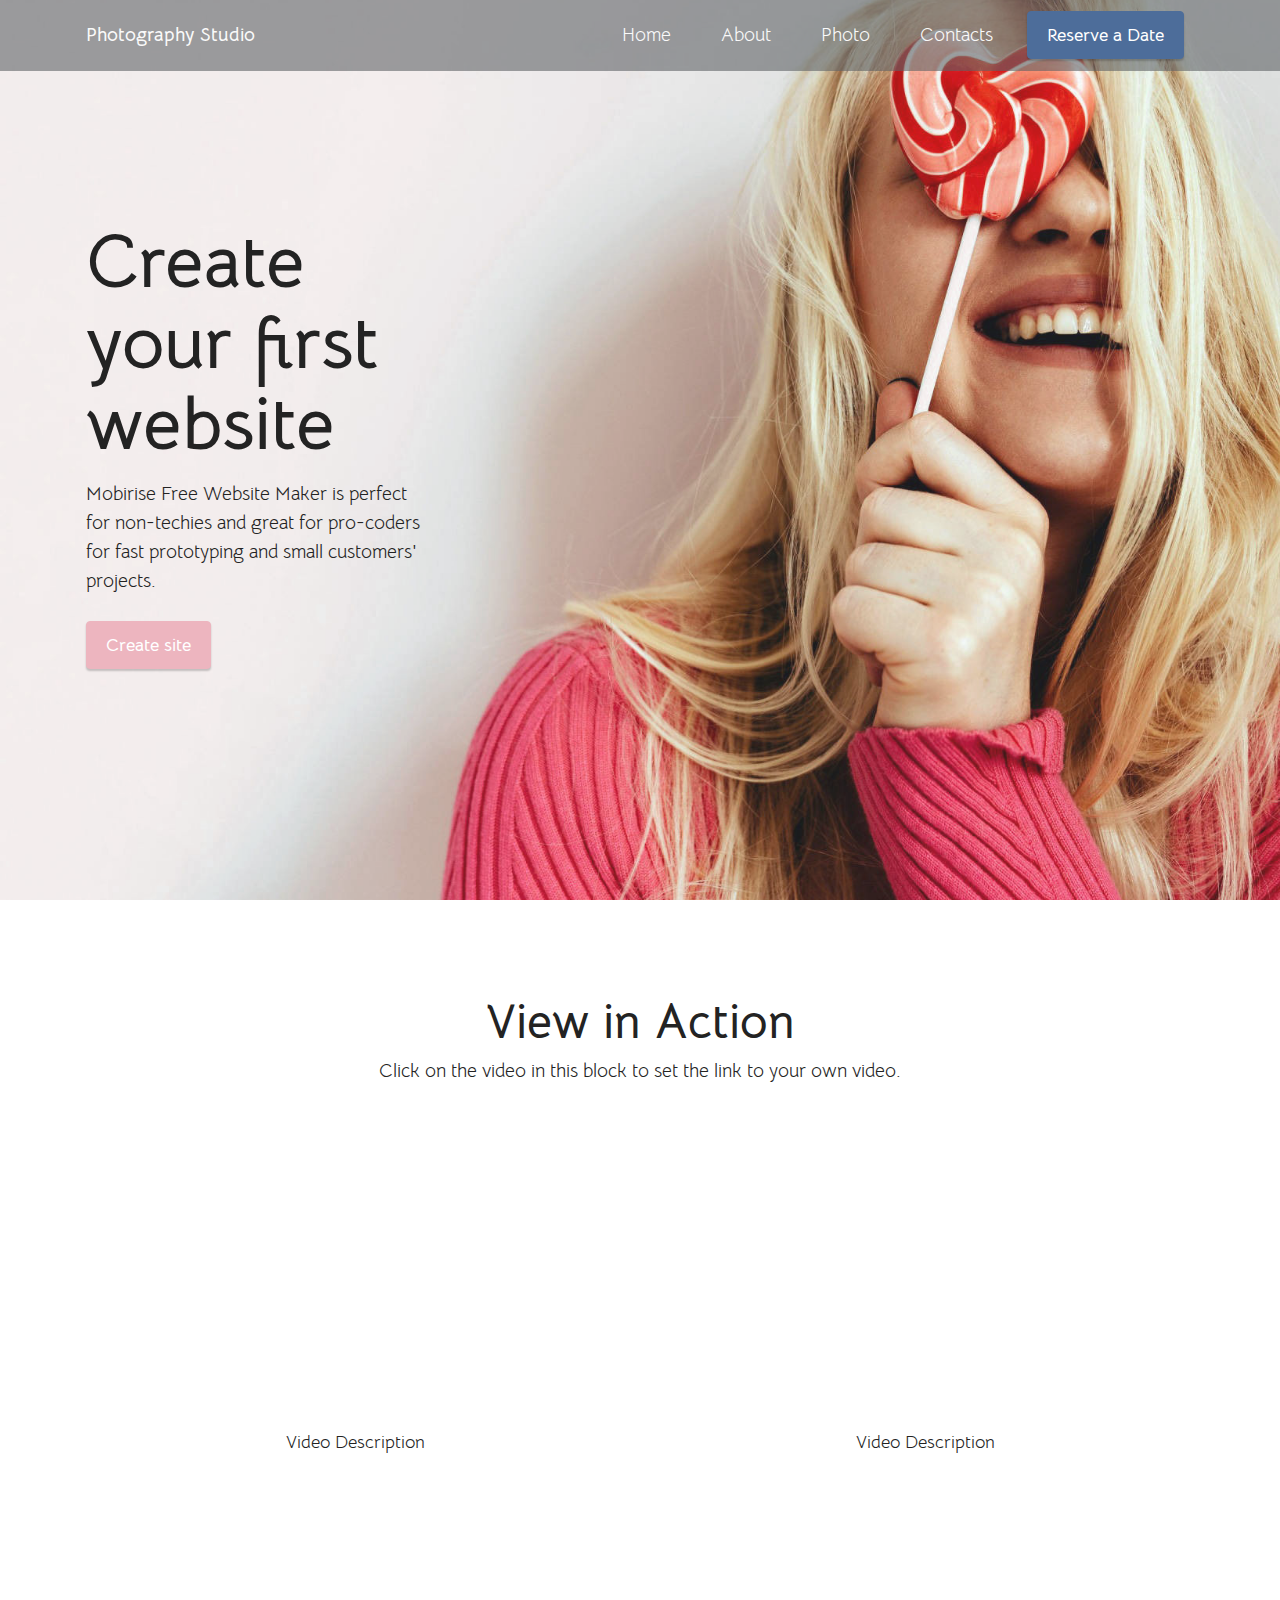
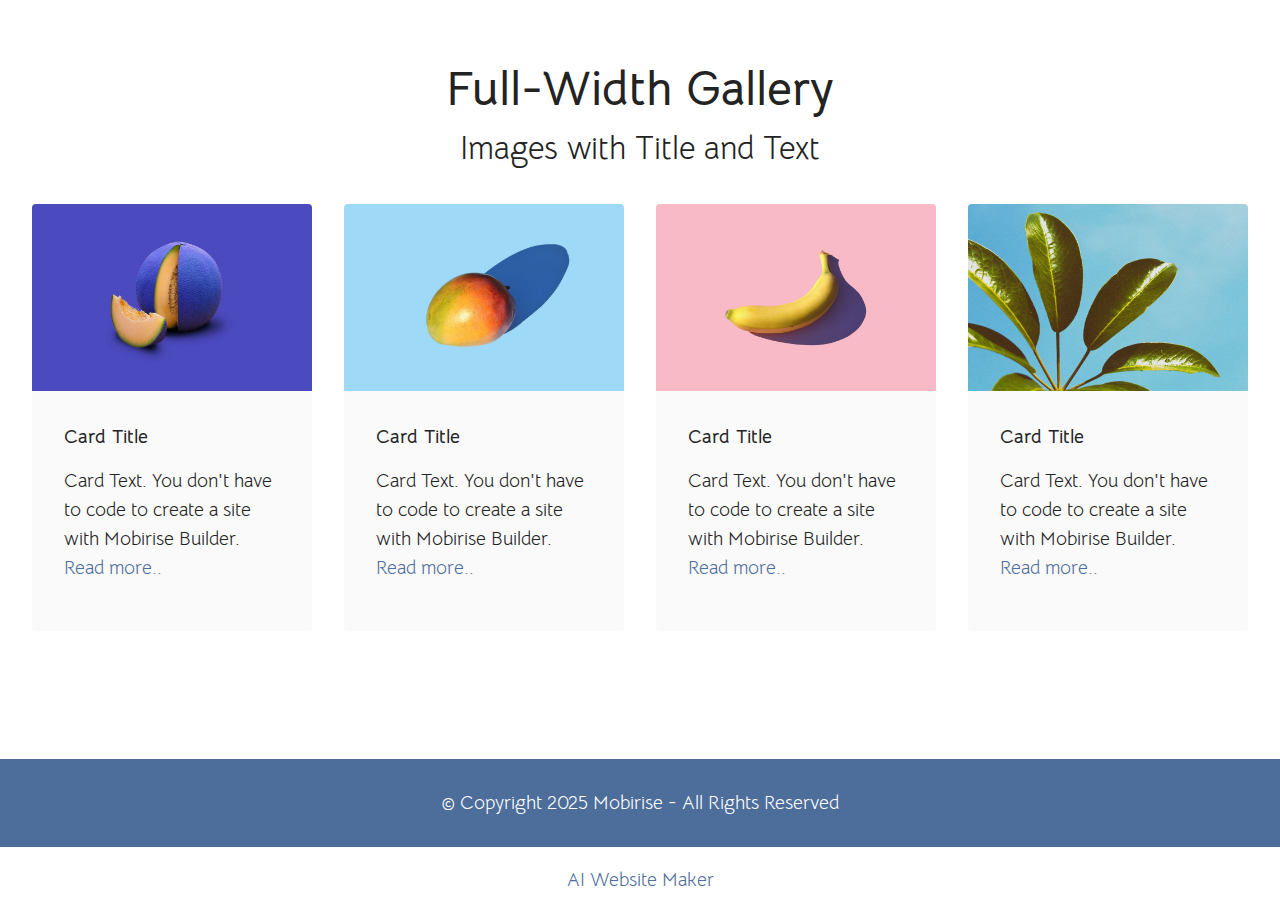
==== page1.html @ f5e65fe7 "create github pages" ====
<!DOCTYPE html>
<html  >
<head>
  <!-- Site made with Mobirise Website Builder v5.9.18, https://mobirise.com -->
  <meta charset="UTF-8">
  <meta http-equiv="X-UA-Compatible" content="IE=edge">
  <meta name="generator" content="Mobirise v5.9.18, mobirise.com">
  <meta name="viewport" content="width=device-width, initial-scale=1, minimum-scale=1">
  <link rel="shortcut icon" href="assets/images/logo.png" type="image/x-icon">
  <meta name="description" content="">
  
  
  <title>Contoh page-1</title>
  <link rel="stylesheet" href="assets/bootstrap/css/bootstrap.min.css">
  <link rel="stylesheet" href="assets/bootstrap/css/bootstrap-grid.min.css">
  <link rel="stylesheet" href="assets/bootstrap/css/bootstrap-reboot.min.css">
  <link rel="stylesheet" href="assets/dropdown/css/style.css">
  <link rel="stylesheet" href="assets/socicon/css/styles.css">
  <link rel="stylesheet" href="assets/theme/css/style.css">
  <link rel="preload" href="https://fonts.googleapis.com/css?family=Bellota+Text:300,300i,400,400i,700,700i&display=swap" as="style" onload="this.onload=null;this.rel='stylesheet'">
  <noscript><link rel="stylesheet" href="https://fonts.googleapis.com/css?family=Bellota+Text:300,300i,400,400i,700,700i&display=swap"></noscript>
  <link rel="preload" as="style" href="assets/mobirise/css/mbr-additional.css?v=CHbUK1"><link rel="stylesheet" href="assets/mobirise/css/mbr-additional.css?v=CHbUK1" type="text/css">

  
  
  
</head>
<body>
  
  <section data-bs-version="5.1" class="menu menu1 cid-sFGMsvHDIa" once="menu" id="menu1-2">
    

    <nav class="navbar navbar-dropdown navbar-expand-lg">
        <div class="container">
            <div class="navbar-brand">
                
                <span class="navbar-caption-wrap"><a class="navbar-caption text-white display-7" href="https://mobiri.se">Photography Studio</a></span>
            </div>
            <button class="navbar-toggler" type="button" data-toggle="collapse" data-bs-toggle="collapse" data-target="#navbarSupportedContent" data-bs-target="#navbarSupportedContent" aria-controls="navbarNavAltMarkup" aria-expanded="false" aria-label="Toggle navigation">
                <div class="hamburger">
                    <span></span>
                    <span></span>
                    <span></span>
                    <span></span>
                </div>
            </button>
            <div class="collapse navbar-collapse" id="navbarSupportedContent">
                <ul class="navbar-nav nav-dropdown" data-app-modern-menu="true"><li class="nav-item"><a class="nav-link link text-white text-primary display-7" href="#top">Home</a></li><li class="nav-item"><a class="nav-link link text-white text-primary display-7" href="index.html#features12-6">About</a></li>
                    <li class="nav-item"><a class="nav-link link text-white text-primary display-7" href="page1.html">Photo</a></li>
                    <li class="nav-item"><a class="nav-link link text-white text-primary display-7" href="index.html#form5-d">Contacts</a>
                    </li></ul>
                
                <div class="navbar-buttons mbr-section-btn"><a class="btn btn-primary display-4" href="https://mobiri.se">Reserve a Date</a></div>
            </div>
        </div>
    </nav>
</section>

<section data-bs-version="5.1" class="header1 cid-uja7yme4mo mbr-fullscreen" id="header1-b">

    

    
    <div class="mbr-overlay" style="opacity: 0.1; background-color: rgb(250, 250, 250);"></div>

    <div class="container">
        <div class="row">
            <div class="col-12 col-lg-4">
                <h1 class="mbr-section-title mbr-fonts-style mb-3 display-1"><strong>Create your first website</strong></h1>
                
                <p class="mbr-text mbr-fonts-style display-7">
                    Mobirise Free Website Maker is perfect for non-techies and great for pro-coders for fast prototyping and small customers' projects.</p>
                <div class="mbr-section-btn mt-3"><a class="btn btn-secondary display-4" href="https://mobiri.se">Create site</a></div>
            </div>
        </div>
    </div>
</section>

<section data-bs-version="5.1" class="video3 cid-uja7E7eZW8" id="video3-d">
    
    
    
    <div class="container">
        <div class="mbr-section-head">
            <h4 class="mbr-section-title mbr-fonts-style mb-0 display-2">
                <strong>View in Action</strong></h4>
            <h5 class="mbr-section-subtitle mbr-fonts-style mb-0 mt-2 display-7">Click on the video in this block to set the link to
                your own video.</h5>
        </div>
        <div class="row mt-4">
            <div class="col-12 col-md-6 video-block">
                <div class="video-wrapper"><iframe class="mbr-embedded-video" src="https://www.youtube.com/embed/-BSQlJxCDcI?rel=0&amp;amp;mute=1&amp;showinfo=0&amp;autoplay=1&amp;loop=1&amp;playlist=-BSQlJxCDcI" width="1280" height="720" frameborder="0" allowfullscreen></iframe></div>
                <p class="mbr-text pt-2 mbr-fonts-style display-4">
                    Video Description</p>
            </div>
            <div class="col-12 col-md-6 video-block">
                <div class="video-wrapper"><iframe class="mbr-embedded-video" src="https://www.youtube.com/embed/-BSQlJxCDcI?rel=0&amp;amp;mute=1&amp;showinfo=0&amp;autoplay=1&amp;loop=1&amp;playlist=-BSQlJxCDcI" width="1280" height="720" frameborder="0" allowfullscreen></iframe></div>
                <p class="mbr-text pt-2 mbr-fonts-style display-4">
                    Video Description</p>
            </div>
        </div>
    </div>
</section>

<section data-bs-version="5.1" class="gallery3 cid-uja7ARKWPN" id="gallery3-c">
    
    
    <div class="container-fluid">
        <div class="mbr-section-head">
            <h4 class="mbr-section-title mbr-fonts-style align-center mb-0 display-2">
                <strong>Full-Width Gallery</strong>
            </h4>
            <h5 class="mbr-section-subtitle mbr-fonts-style align-center mb-0 mt-2 display-5">Images with Title and Text</h5>
        </div>
        <div class="row mt-4">
            <div class="item features-image сol-12 col-md-6 col-lg-3">
                <div class="item-wrapper">
                    <div class="item-img">
                        <img src="assets/images/features1.jpg" alt="Mobirise Website Builder">
                    </div>
                    <div class="item-content">
                        <h5 class="item-title mbr-fonts-style display-7">
                            <strong>Card Title</strong>
                        </h5>
                        
                        <p class="mbr-text mbr-fonts-style mt-3 display-7">
                            Card Text. You don't have to code to create a site with Mobirise Builder. <a href="#" class="text-primary">Read more..</a></p>
                    </div>
                    
                </div>
            </div>
            <div class="item features-image сol-12 col-md-6 col-lg-3">
                <div class="item-wrapper">
                    <div class="item-img">
                        <img src="assets/images/features2.jpg" alt="Mobirise Website Builder">
                    </div>
                    <div class="item-content">
                        <h5 class="item-title mbr-fonts-style display-7">
                            <strong>Card Title</strong>
                        </h5>
                        
                        <p class="mbr-text mbr-fonts-style mt-3 display-7">
                            Card Text. You don't have to code to create a site with Mobirise Builder. <a href="#" class="text-primary">Read more..</a></p>
                    </div>
                    
                </div>
            </div>
            <div class="item features-image сol-12 col-md-6 col-lg-3">
                <div class="item-wrapper">
                    <div class="item-img">
                        <img src="assets/images/features3.jpg" alt="Mobirise Website Builder">
                    </div>
                    <div class="item-content">
                        <h5 class="item-title mbr-fonts-style display-7">
                            <strong>Card Title</strong>
                        </h5>
                        
                        <p class="mbr-text mbr-fonts-style mt-3 display-7">
                            Card Text. You don't have to code to create a site with Mobirise Builder. <a href="#" class="text-primary">Read more..</a></p>
                    </div>
                    
                </div>
            </div>
            <div class="item features-image сol-12 col-md-6 col-lg-3">
                <div class="item-wrapper">
                    <div class="item-img">
                        <img src="assets/images/features4.jpg" alt="Mobirise Website Builder" title="">
                    </div>
                    <div class="item-content">
                        <h5 class="item-title mbr-fonts-style display-7">
                            <strong>Card Title</strong>
                        </h5>
                        
                        <p class="mbr-text mbr-fonts-style mt-3 display-7">
                            Card Text. You don't have to code to create a site with Mobirise Builder. <a href="#" class="text-primary">Read more..</a></p>
                    </div>
                    
                </div>
            </div>
        </div>
    </div>
</section>

<section data-bs-version="5.1" class="footer7 cid-sFGSOnwtIp" once="footers" id="footer7-3">

    

    

    <div class="container">
        <div class="media-container-row align-center mbr-white">
            <div class="col-12">
                <p class="mbr-text mb-0 mbr-fonts-style display-7">
                    © Copyright 2025 Mobirise - All Rights Reserved
                </p>
            </div>
        </div>
    </div>
</section><section class="display-7" style="padding: 0;align-items: center;justify-content: center;flex-wrap: wrap;    align-content: center;display: flex;position: relative;height: 4rem;"><a href="https://mobiri.se/3090057" style="flex: 1 1;height: 4rem;position: absolute;width: 100%;z-index: 1;"><img alt="" style="height: 4rem;" src="[data-uri]"></a><p style="margin: 0;text-align: center;" class="display-7">&#8204;</p><a style="z-index:1" href="https://mobirise.com/builder/ai-website-maker.html">AI Website Maker</a></section><script src="assets/bootstrap/js/bootstrap.bundle.min.js"></script>  <script src="assets/smoothscroll/smooth-scroll.js"></script>  <script src="assets/ytplayer/index.js"></script>  <script src="assets/dropdown/js/navbar-dropdown.js"></script>  <script src="assets/playervimeo/vimeo_player.js"></script>  <script src="assets/theme/js/script.js"></script>  
  
  
</body>
</html>
---- assets/dropdown/css/style.css ----
.navbar-dropdown {
  left: 0;
  padding: 0;
  position: absolute;
  right: 0;
  top: 0;
  transition: all 0.45s ease;
  z-index: 1030;
  background: #282828; }
  .navbar-dropdown .navbar-logo {
    margin-right: 0.8rem;
    transition: margin 0.3s ease-in-out;
    vertical-align: middle; }
    .navbar-dropdown .navbar-logo img {
      height: 3.125rem;
      transition: all 0.3s ease-in-out; }
    .navbar-dropdown .navbar-logo.mbr-iconfont {
      font-size: 3.125rem;
      line-height: 3.125rem; }
  .navbar-dropdown .navbar-caption {
    font-weight: 700;
    white-space: normal;
    vertical-align: -4px;
    line-height: 3.125rem !important; }
    .navbar-dropdown .navbar-caption, .navbar-dropdown .navbar-caption:hover {
      color: inherit;
      text-decoration: none; }
  .navbar-dropdown .mbr-iconfont + .navbar-caption {
    vertical-align: -1px; }
  .navbar-dropdown.navbar-fixed-top {
    position: fixed; }
  .navbar-dropdown .navbar-brand span {
    vertical-align: -4px; }
  .navbar-dropdown.bg-color.transparent {
    background: none; }
  .navbar-dropdown.navbar-short .navbar-brand {
    padding: 0.625rem 0; }
    .navbar-dropdown.navbar-short .navbar-brand span {
      vertical-align: -1px; }
  .navbar-dropdown.navbar-short .navbar-caption {
    line-height: 2.375rem !important;
    vertical-align: -2px; }
  .navbar-dropdown.navbar-short .navbar-logo {
    margin-right: 0.5rem; }
    .navbar-dropdown.navbar-short .navbar-logo img {
      height: 2.375rem; }
    .navbar-dropdown.navbar-short .navbar-logo.mbr-iconfont {
      font-size: 2.375rem;
      line-height: 2.375rem; }
  .navbar-dropdown.navbar-short .mbr-table-cell {
    height: 3.625rem; }
  .navbar-dropdown .navbar-close {
    left: 0.6875rem;
    position: fixed;
    top: 0.75rem;
    z-index: 1000; }
  .navbar-dropdown .hamburger-icon {
    content: "";
    display: inline-block;
    vertical-align: middle;
    width: 16px;
    -webkit-box-shadow: 0 -6px 0 1px #282828,0 0 0 1px #282828,0 6px 0 1px #282828;
    -moz-box-shadow: 0 -6px 0 1px #282828,0 0 0 1px #282828,0 6px 0 1px #282828;
    box-shadow: 0 -6px 0 1px #282828,0 0 0 1px #282828,0 6px 0 1px #282828; }

.dropdown-menu .dropdown-toggle[data-toggle="dropdown-submenu"]::after {
  border-bottom: 0.35em solid transparent;
  border-left: 0.35em solid;
  border-right: 0;
  border-top: 0.35em solid transparent;
  margin-left: 0.3rem; }

.dropdown-menu .dropdown-item:focus {
  outline: 0; }

.nav-dropdown {
  font-size: 0.75rem;
  font-weight: 500;
  height: auto !important; }
  .nav-dropdown .nav-btn {
    padding-left: 1rem; }
  .nav-dropdown .link {
    margin: .667em 1.667em;
    font-weight: 500;
    padding: 0;
    transition: color .2s ease-in-out; }
    .nav-dropdown .link.dropdown-toggle {
      margin-right: 2.583em; }
      .nav-dropdown .link.dropdown-toggle::after {
        margin-left: .25rem;
        border-top: 0.35em solid;
        border-right: 0.35em solid transparent;
        border-left: 0.35em solid transparent;
        border-bottom: 0; }
      .nav-dropdown .link.dropdown-toggle[aria-expanded="true"] {
        margin: 0;
        padding: 0.667em 3.263em  0.667em 1.667em; }
  .nav-dropdown .link::after,
  .nav-dropdown .dropdown-item::after {
    color: inherit; }
  .nav-dropdown .btn {
    font-size: 0.75rem;
    font-weight: 700;
    letter-spacing: 0;
    margin-bottom: 0;
    padding-left: 1.25rem;
    padding-right: 1.25rem; }
  .nav-dropdown .dropdown-menu {
    border-radius: 0;
    border: 0;
    left: 0;
    margin: 0;
    padding-bottom: 1.25rem;
    padding-top: 1.25rem;
    position: relative; }
  .nav-dropdown .dropdown-submenu {
    margin-left: 0.125rem;
    top: 0; }
  .nav-dropdown .dropdown-item {
    font-weight: 500;
    line-height: 2;
    padding: 0.3846em 4.615em 0.3846em 1.5385em;
    position: relative;
    transition: color .2s ease-in-out, background-color .2s ease-in-out; }
    .nav-dropdown .dropdown-item::after {
      margin-top: -0.3077em;
      position: absolute;
      right: 1.1538em;
      top: 50%; }
    .nav-dropdown .dropdown-item:focus, .nav-dropdown .dropdown-item:hover {
      background: none; }

@media (max-width: 767px) {
  .nav-dropdown.navbar-toggleable-sm {
    bottom: 0;
    display: none;
    left: 0;
    overflow-x: hidden;
    position: fixed;
    top: 0;
    transform: translateX(-100%);
    -ms-transform: translateX(-100%);
    -webkit-transform: translateX(-100%);
    width: 18.75rem;
    z-index: 999; } }
.nav-dropdown.navbar-toggleable-xl {
  bottom: 0;
  display: none;
  left: 0;
  overflow-x: hidden;
  position: fixed;
  top: 0;
  transform: translateX(-100%);
  -ms-transform: translateX(-100%);
  -webkit-transform: translateX(-100%);
  width: 18.75rem;
  z-index: 999; }

.nav-dropdown-sm {
  display: block !important;
  overflow-x: hidden;
  overflow: auto;
  padding-top: 3.875rem; }
  .nav-dropdown-sm::after {
    content: "";
    display: block;
    height: 3rem;
    width: 100%; }
  .nav-dropdown-sm.collapse.in ~ .navbar-close {
    display: block !important; }
  .nav-dropdown-sm.collapsing, .nav-dropdown-sm.collapse.in {
    transform: translateX(0);
    -ms-transform: translateX(0);
    -webkit-transform: translateX(0);
    transition: all 0.25s ease-out;
    -webkit-transition: all 0.25s ease-out;
    background: #282828; }
  .nav-dropdown-sm.collapsing[aria-expanded="false"] {
    transform: translateX(-100%);
    -ms-transform: translateX(-100%);
    -webkit-transform: translateX(-100%); }
  .nav-dropdown-sm .nav-item {
    display: block;
    margin-left: 0 !important;
    padding-left: 0; }
  .nav-dropdown-sm .link,
  .nav-dropdown-sm .dropdown-item {
    border-top: 1px dotted rgba(255, 255, 255, 0.1);
    font-size: 0.8125rem;
    line-height: 1.6;
    margin: 0 !important;
    padding: 0.875rem 2.4rem 0.875rem 1.5625rem !important;
    position: relative;
    white-space: normal; }
    .nav-dropdown-sm .link:focus, .nav-dropdown-sm .link:hover,
    .nav-dropdown-sm .dropdown-item:focus,
    .nav-dropdown-sm .dropdown-item:hover {
      background: rgba(0, 0, 0, 0.2) !important;
      color: #c0a375; }
  .nav-dropdown-sm .nav-btn {
    position: relative;
    padding: 1.5625rem 1.5625rem 0 1.5625rem; }
    .nav-dropdown-sm .nav-btn::before {
      border-top: 1px dotted rgba(255, 255, 255, 0.1);
      content: "";
      left: 0;
      position: absolute;
      top: 0;
      width: 100%; }
    .nav-dropdown-sm .nav-btn + .nav-btn {
      padding-top: 0.625rem; }
      .nav-dropdown-sm .nav-btn + .nav-btn::before {
        display: none; }
  .nav-dropdown-sm .btn {
    padding: 0.625rem 0; }
  .nav-dropdown-sm .dropdown-toggle[data-toggle="dropdown-submenu"]::after {
    margin-left: .25rem;
    border-top: 0.35em solid;
    border-right: 0.35em solid transparent;
    border-left: 0.35em solid transparent;
    border-bottom: 0; }
  .nav-dropdown-sm .dropdown-toggle[data-toggle="dropdown-submenu"][aria-expanded="true"]::after {
    border-top: 0;
    border-right: 0.35em solid transparent;
    border-left: 0.35em solid transparent;
    border-bottom: 0.35em solid; }
  .nav-dropdown-sm .dropdown-menu {
    margin: 0;
    padding: 0;
    position: relative;
    top: 0;
    left: 0;
    width: 100%;
    border: 0;
    float: none;
    border-radius: 0;
    background: none; }
  .nav-dropdown-sm .dropdown-submenu {
    left: 100%;
    margin-left: 0.125rem;
    margin-top: -1.25rem;
    top: 0; }

.navbar-toggleable-sm .nav-dropdown .dropdown-menu {
  position: absolute; }

.navbar-toggleable-sm .nav-dropdown .dropdown-submenu {
  left: 100%;
  margin-left: 0.125rem;
  margin-top: -1.25rem;
  top: 0; }

.navbar-toggleable-sm.opened .nav-dropdown .dropdown-menu {
  position: relative; }

.navbar-toggleable-sm.opened .nav-dropdown .dropdown-submenu {
  left: 0;
  margin-left: 00rem;
  margin-top: 0rem;
  top: 0; }

.is-builder .nav-dropdown.collapsing {
  transition: none !important; }
---- assets/socicon/css/styles.css ----
@charset "UTF-8";

@font-face {
  font-family: 'Socicon';
  src:  url('../fonts/socicon.eot');
  src:  url('../fonts/socicon.eot?#iefix') format('embedded-opentype'),
    url('../fonts/socicon.woff2') format('woff2'),
    url('../fonts/socicon.ttf') format('truetype'),
    url('../fonts/socicon.woff') format('woff'),
    url('../fonts/socicon.svg#socicon') format('svg');
  font-weight: normal;
  font-style: normal;
  font-display: swap;
}

[data-icon]:before {
  font-family: "socicon" !important;
  content: attr(data-icon);
  font-style: normal !important;
  font-weight: normal !important;
  font-variant: normal !important;
  text-transform: none !important;
  speak: none;
  line-height: 1;
  -webkit-font-smoothing: antialiased;
  -moz-osx-font-smoothing: grayscale;
}

[class^="socicon-"], [class*=" socicon-"] {
  /* use !important to prevent issues with browser extensions that change fonts */
  font-family: 'Socicon' !important;
  speak: none;
  font-style: normal;
  font-weight: normal;
  font-variant: normal;
  text-transform: none;
  line-height: 1;

  /* Better Font Rendering =========== */
  -webkit-font-smoothing: antialiased;
  -moz-osx-font-smoothing: grayscale;
}

.socicon-500px:before {
  content: "\e000";
}
.socicon-8tracks:before {
  content: "\e001";
}
.socicon-airbnb:before {
  content: "\e002";
}
.socicon-alliance:before {
  content: "\e003";
}
.socicon-amazon:before {
  content: "\e004";
}
.socicon-amplement:before {
  content: "\e005";
}
.socicon-android:before {
  content: "\e006";
}
.socicon-angellist:before {
  content: "\e007";
}
.socicon-apple:before {
  content: "\e008";
}
.socicon-appnet:before {
  content: "\e009";
}
.socicon-baidu:before {
  content: "\e00a";
}
.socicon-bandcamp:before {
  content: "\e00b";
}
.socicon-battlenet:before {
  content: "\e00c";
}
.socicon-mixer:before {
  content: "\e00d";
}
.socicon-bebee:before {
  content: "\e00e";
}
.socicon-bebo:before {
  content: "\e00f";
}
.socicon-behance:before {
  content: "\e010";
}
.socicon-blizzard:before {
  content: "\e011";
}
.socicon-blogger:before {
  content: "\e012";
}
.socicon-buffer:before {
  content: "\e013";
}
.socicon-chrome:before {
  content: "\e014";
}
.socicon-coderwall:before {
  content: "\e015";
}
.socicon-curse:before {
  content: "\e016";
}
.socicon-dailymotion:before {
  content: "\e017";
}
.socicon-deezer:before {
  content: "\e018";
}
.socicon-delicious:before {
  content: "\e019";
}
.socicon-deviantart:before {
  content: "\e01a";
}
.socicon-diablo:before {
  content: "\e01b";
}
.socicon-digg:before {
  content: "\e01c";
}
.socicon-discord:before {
  content: "\e01d";
}
.socicon-disqus:before {
  content: "\e01e";
}
.socicon-douban:before {
  content: "\e01f";
}
.socicon-draugiem:before {
  content: "\e020";
}
.socicon-dribbble:before {
  content: "\e021";
}
.socicon-drupal:before {
  content: "\e022";
}
.socicon-ebay:before {
  content: "\e023";
}
.socicon-ello:before {
  content: "\e024";
}
.socicon-endomodo:before {
  content: "\e025";
}
.socicon-envato:before {
  content: "\e026";
}
.socicon-etsy:before {
  content: "\e027";
}
.socicon-facebook:before {
  content: "\e028";
}
.socicon-feedburner:before {
  content: "\e029";
}
.socicon-filmweb:before {
  content: "\e02a";
}
.socicon-firefox:before {
  content: "\e02b";
}
.socicon-flattr:before {
  content: "\e02c";
}
.socicon-flickr:before {
  content: "\e02d";
}
.socicon-formulr:before {
  content: "\e02e";
}
.socicon-forrst:before {
  content: "\e02f";
}
.socicon-foursquare:before {
  content: "\e030";
}
.socicon-friendfeed:before {
  content: "\e031";
}
.socicon-github:before {
  content: "\e032";
}
.socicon-goodreads:before {
  content: "\e033";
}
.socicon-google:before {
  content: "\e034";
}
.socicon-googlescholar:before {
  content: "\e035";
}
.socicon-googlegroups:before {
  content: "\e036";
}
.socicon-googlephotos:before {
  content: "\e037";
}
.socicon-googleplus:before {
  content: "\e038";
}
.socicon-grooveshark:before {
  content: "\e039";
}
.socicon-hackerrank:before {
  content: "\e03a";
}
.socicon-hearthstone:before {
  content: "\e03b";
}
.socicon-hellocoton:before {
  content: "\e03c";
}
.socicon-heroes:before {
  content: "\e03d";
}
.socicon-smashcast:before {
  content: "\e03e";
}
.socicon-horde:before {
  content: "\e03f";
}
.socicon-houzz:before {
  content: "\e040";
}
.socicon-icq:before {
  content: "\e041";
}
.socicon-identica:before {
  content: "\e042";
}
.socicon-imdb:before {
  content: "\e043";
}
.socicon-instagram:before {
  content: "\e044";
}
.socicon-issuu:before {
  content: "\e045";
}
.socicon-istock:before {
  content: "\e046";
}
.socicon-itunes:before {
  content: "\e047";
}
.socicon-keybase:before {
  content: "\e048";
}
.socicon-lanyrd:before {
  content: "\e049";
}
.socicon-lastfm:before {
  content: "\e04a";
}
.socicon-line:before {
  content: "\e04b";
}
.socicon-linkedin:before {
  content: "\e04c";
}
.socicon-livejournal:before {
  content: "\e04d";
}
.socicon-lyft:before {
  content: "\e04e";
}
.socicon-macos:before {
  content: "\e04f";
}
.socicon-mail:before {
  content: "\e050";
}
.socicon-medium:before {
  content: "\e051";
}
.socicon-meetup:before {
  content: "\e052";
}
.socicon-mixcloud:before {
  content: "\e053";
}
.socicon-modelmayhem:before {
  content: "\e054";
}
.socicon-mumble:before {
  content: "\e055";
}
.socicon-myspace:before {
  content: "\e056";
}
.socicon-newsvine:before {
  content: "\e057";
}
.socicon-nintendo:before {
  content: "\e058";
}
.socicon-npm:before {
  content: "\e059";
}
.socicon-odnoklassniki:before {
  content: "\e05a";
}
.socicon-openid:before {
  content: "\e05b";
}
.socicon-opera:before {
  content: "\e05c";
}
.socicon-outlook:before {
  content: "\e05d";
}
.socicon-overwatch:before {
  content: "\e05e";
}
.socicon-patreon:before {
  content: "\e05f";
}
.socicon-paypal:before {
  content: "\e060";
}
.socicon-periscope:before {
  content: "\e061";
}
.socicon-persona:before {
  content: "\e062";
}
.socicon-pinterest:before {
  content: "\e063";
}
.socicon-play:before {
  content: "\e064";
}
.socicon-player:before {
  content: "\e065";
}
.socicon-playstation:before {
  content: "\e066";
}
.socicon-pocket:before {
  content: "\e067";
}
.socicon-qq:before {
  content: "\e068";
}
.socicon-quora:before {
  content: "\e069";
}
.socicon-raidcall:before {
  content: "\e06a";
}
.socicon-ravelry:before {
  content: "\e06b";
}
.socicon-reddit:before {
  content: "\e06c";
}
.socicon-renren:before {
  content: "\e06d";
}
.socicon-researchgate:before {
  content: "\e06e";
}
.socicon-residentadvisor:before {
  content: "\e06f";
}
.socicon-reverbnation:before {
  content: "\e070";
}
.socicon-rss:before {
  content: "\e071";
}
.socicon-sharethis:before {
  content: "\e072";
}
.socicon-skype:before {
  content: "\e073";
}
.socicon-slideshare:before {
  content: "\e074";
}
.socicon-smugmug:before {
  content: "\e075";
}
.socicon-snapchat:before {
  content: "\e076";
}
.socicon-songkick:before {
  content: "\e077";
}
.socicon-soundcloud:before {
  content: "\e078";
}
.socicon-spotify:before {
  content: "\e079";
}
.socicon-stackexchange:before {
  content: "\e07a";
}
.socicon-stackoverflow:before {
  content: "\e07b";
}
.socicon-starcraft:before {
  content: "\e07c";
}
.socicon-stayfriends:before {
  content: "\e07d";
}
.socicon-steam:before {
  content: "\e07e";
}
.socicon-storehouse:before {
  content: "\e07f";
}
.socicon-strava:before {
  content: "\e080";
}
.socicon-streamjar:before {
  content: "\e081";
}
.socicon-stumbleupon:before {
  content: "\e082";
}
.socicon-swarm:before {
  content: "\e083";
}
.socicon-teamspeak:before {
  content: "\e084";
}
.socicon-teamviewer:before {
  content: "\e085";
}
.socicon-technorati:before {
  content: "\e086";
}
.socicon-telegram:before {
  content: "\e087";
}
.socicon-tripadvisor:before {
  content: "\e088";
}
.socicon-tripit:before {
  content: "\e089";
}
.socicon-triplej:before {
  content: "\e08a";
}
.socicon-tumblr:before {
  content: "\e08b";
}
.socicon-twitch:before {
  content: "\e08c";
}
.socicon-twitter:before {
  content: "\e08d";
}
.socicon-uber:before {
  content: "\e08e";
}
.socicon-ventrilo:before {
  content: "\e08f";
}
.socicon-viadeo:before {
  content: "\e090";
}
.socicon-viber:before {
  content: "\e091";
}
.socicon-viewbug:before {
  content: "\e092";
}
.socicon-vimeo:before {
  content: "\e093";
}
.socicon-vine:before {
  content: "\e094";
}
.socicon-vkontakte:before {
  content: "\e095";
}
.socicon-warcraft:before {
  content: "\e096";
}
.socicon-wechat:before {
  content: "\e097";
}
.socicon-weibo:before {
  content: "\e098";
}
.socicon-whatsapp:before {
  content: "\e099";
}
.socicon-wikipedia:before {
  content: "\e09a";
}
.socicon-windows:before {
  content: "\e09b";
}
.socicon-wordpress:before {
  content: "\e09c";
}
.socicon-wykop:before {
  content: "\e09d";
}
.socicon-xbox:before {
  content: "\e09e";
}
.socicon-xing:before {
  content: "\e09f";
}
.socicon-yahoo:before {
  content: "\e0a0";
}
.socicon-yammer:before {
  content: "\e0a1";
}
.socicon-yandex:before {
  content: "\e0a2";
}
.socicon-yelp:before {
  content: "\e0a3";
}
.socicon-younow:before {
  content: "\e0a4";
}
.socicon-youtube:before {
  content: "\e0a5";
}
.socicon-zapier:before {
  content: "\e0a6";
}
.socicon-zerply:before {
  content: "\e0a7";
}
.socicon-zomato:before {
  content: "\e0a8";
}
.socicon-zynga:before {
  content: "\e0a9";
}
.socicon-spreadshirt:before {
  content: "\e901";
}
.socicon-gamejolt:before {
  content: "\e902";
}
.socicon-trello:before {
  content: "\e903";
}
.socicon-tunein:before {
  content: "\e904";
}
.socicon-bloglovin:before {
  content: "\e905";
}
.socicon-gamewisp:before {
  content: "\e906";
}
.socicon-messenger:before {
  content: "\e907";
}
.socicon-pandora:before {
  content: "\e908";
}
.socicon-augment:before {
  content: "\e909";
}
.socicon-bitbucket:before {
  content: "\e90a";
}
.socicon-fyuse:before {
  content: "\e90b";
}
.socicon-yt-gaming:before {
  content: "\e90c";
}
.socicon-sketchfab:before {
  content: "\e90d";
}
.socicon-mobcrush:before {
  content: "\e90e";
}
.socicon-microsoft:before {
  content: "\e90f";
}
.socicon-realtor:before {
  content: "\e910";
}
.socicon-tidal:before {
  content: "\e911";
}
.socicon-qobuz:before {
  content: "\e912";
}
.socicon-natgeo:before {
  content: "\e913";
}
.socicon-mastodon:before {
  content: "\e914";
}
.socicon-unsplash:before {
  content: "\e915";
}
.socicon-homeadvisor:before {
  content: "\e916";
}
.socicon-angieslist:before {
  content: "\e917";
}
.socicon-codepen:before {
  content: "\e918";
}
.socicon-slack:before {
  content: "\e919";
}
.socicon-openaigym:before {
  content: "\e91a";
}
.socicon-logmein:before {
  content: "\e91b";
}
.socicon-fiverr:before {
  content: "\e91c";
}
.socicon-gotomeeting:before {
  content: "\e91d";
}
.socicon-aliexpress:before {
  content: "\e91e";
}
.socicon-guru:before {
  content: "\e91f";
}
.socicon-appstore:before {
  content: "\e920";
}
.socicon-homes:before {
  content: "\e921";
}
.socicon-zoom:before {
  content: "\e922";
}
.socicon-alibaba:before {
  content: "\e923";
}
.socicon-craigslist:before {
  content: "\e924";
}
.socicon-wix:before {
  content: "\e925";
}
.socicon-redfin:before {
  content: "\e926";
}
.socicon-googlecalendar:before {
  content: "\e927";
}
.socicon-shopify:before {
  content: "\e928";
}
.socicon-freelancer:before {
  content: "\e929";
}
.socicon-seedrs:before {
  content: "\e92a";
}
.socicon-bing:before {
  content: "\e92b";
}
.socicon-doodle:before {
  content: "\e92c";
}
.socicon-bonanza:before {
  content: "\e92d";
}
.socicon-squarespace:before {
  content: "\e92e";
}
.socicon-toptal:before {
  content: "\e92f";
}
.socicon-gust:before {
  content: "\e930";
}
.socicon-ask:before {
  content: "\e931";
}
.socicon-trulia:before {
  content: "\e932";
}
.socicon-loomly:before {
  content: "\e933";
}
.socicon-ghost:before {
  content: "\e934";
}
.socicon-upwork:before {
  content: "\e935";
}
.socicon-fundable:before {
  content: "\e936";
}
.socicon-booking:before {
  content: "\e937";
}
.socicon-googlemaps:before {
  content: "\e938";
}
.socicon-zillow:before {
  content: "\e939";
}
.socicon-niconico:before {
  content: "\e93a";
}
.socicon-toneden:before {
  content: "\e93b";
}
.socicon-crunchbase:before {
  content: "\e93c";
}
.socicon-homefy:before {
  content: "\e93d";
}
.socicon-calendly:before {
  content: "\e93e";
}
.socicon-livemaster:before {
  content: "\e93f";
}
.socicon-udemy:before {
  content: "\e940";
}
.socicon-codered:before {
  content: "\e941";
}
.socicon-origin:before {
  content: "\e942";
}
.socicon-nextdoor:before {
  content: "\e943";
}
.socicon-portfolio:before {
  content: "\e944";
}
.socicon-instructables:before {
  content: "\e945";
}
.socicon-gitlab:before {
  content: "\e946";
}
.socicon-hackernews:before {
  content: "\e947";
}
.socicon-smashwords:before {
  content: "\e948";
}
.socicon-kobo:before {
  content: "\e949";
}
.socicon-bookbub:before {
  content: "\e94a";
}
.socicon-mailru:before {
  content: "\e94b";
}
.socicon-moddb:before {
  content: "\e94c";
}
.socicon-indiedb:before {
  content: "\e94d";
}
.socicon-traxsource:before {
  content: "\e94e";
}
.socicon-gamefor:before {
  content: "\e94f";
}
.socicon-pixiv:before {
  content: "\e950";
}
.socicon-myanimelist:before {
  content: "\e951";
}
.socicon-blackberry:before {
  content: "\e952";
}
.socicon-wickr:before {
  content: "\e953";
}
.socicon-spip:before {
  content: "\e954";
}
.socicon-napster:before {
  content: "\e955";
}
.socicon-beatport:before {
  content: "\e956";
}
.socicon-hackerone:before {
  content: "\e957";
}
.socicon-internet:before {
  content: "\e958";
}
.socicon-ubuntu:before {
  content: "\e959";
}
.socicon-artstation:before {
  content: "\e95a";
}
.socicon-invision:before {
  content: "\e95b";
}
.socicon-torial:before {
  content: "\e95c";
}
.socicon-collectorz:before {
  content: "\e95d";
}
.socicon-seenthis:before {
  content: "\e95e";
}
.socicon-googleplaymusic:before {
  content: "\e95f";
}
.socicon-debian:before {
  content: "\e960";
}
.socicon-filmfreeway:before {
  content: "\e961";
}
.socicon-gnome:before {
  content: "\e962";
}
.socicon-itchio:before {
  content: "\e963";
}
.socicon-jamendo:before {
  content: "\e964";
}
.socicon-mix:before {
  content: "\e965";
}
.socicon-sharepoint:before {
  content: "\e966";
}
.socicon-tinder:before {
  content: "\e967";
}
.socicon-windguru:before {
  content: "\e968";
}
.socicon-cdbaby:before {
  content: "\e969";
}
.socicon-elementaryos:before {
  content: "\e96a";
}
.socicon-stage32:before {
  content: "\e96b";
}
.socicon-tiktok:before {
  content: "\e96c";
}
.socicon-gitter:before {
  content: "\e96d";
}
.socicon-letterboxd:before {
  content: "\e96e";
}
.socicon-threema:before {
  content: "\e96f";
}
.socicon-splice:before {
  content: "\e970";
}
.socicon-metapop:before {
  content: "\e971";
}
.socicon-naver:before {
  content: "\e972";
}
.socicon-remote:before {
  content: "\e973";
}
.socicon-flipboard:before {
  content: "\e974";
}
.socicon-googlehangouts:before {
  content: "\e975";
}
.socicon-dlive:before {
  content: "\e976";
}
.socicon-vsco:before {
  content: "\e977";
}
.socicon-stitcher:before {
  content: "\e978";
}
.socicon-avvo:before {
  content: "\e979";
}
.socicon-redbubble:before {
  content: "\e97a";
}
.socicon-society6:before {
  content: "\e97b";
}
.socicon-zazzle:before {
  content: "\e97c";
}
.socicon-eitaa:before {
  content: "\e97d";
}
.socicon-soroush:before {
  content: "\e97e";
}
.socicon-bale:before {
  content: "\e97f";
}
---- assets/theme/css/style.css ----
@charset "UTF-8";
section {
  background-color: #ffffff;
}

body {
  font-style: normal;
  line-height: 1.5;
  font-weight: 400;
  color: #232323;
  position: relative;
}

button {
  background-color: transparent;
  border-color: transparent;
}

section,
.container,
.container-fluid {
  position: relative;
  word-wrap: break-word;
}

a.mbr-iconfont:hover {
  text-decoration: none;
}

.article .lead p,
.article .lead ul,
.article .lead ol,
.article .lead pre,
.article .lead blockquote {
  margin-bottom: 0;
}

a {
  font-style: normal;
  font-weight: 400;
  cursor: pointer;
}
a, a:hover {
  text-decoration: none;
}

.mbr-section-title {
  font-style: normal;
  line-height: 1.3;
}

.mbr-section-subtitle {
  line-height: 1.3;
}

.mbr-text {
  font-style: normal;
  line-height: 1.7;
}

h1,
h2,
h3,
h4,
h5,
h6,
.display-1,
.display-2,
.display-4,
.display-5,
.display-7,
span,
p,
a {
  line-height: 1;
  word-break: break-word;
  word-wrap: break-word;
  font-weight: 400;
}

b,
strong {
  font-weight: bold;
}

input:-webkit-autofill, input:-webkit-autofill:hover, input:-webkit-autofill:focus, input:-webkit-autofill:active {
  transition-delay: 9999s;
  -webkit-transition-property: background-color, color;
  transition-property: background-color, color;
}

textarea[type=hidden] {
  display: none;
}

section {
  background-position: 50% 50%;
  background-repeat: no-repeat;
  background-size: cover;
}
section .mbr-background-video,
section .mbr-background-video-preview {
  position: absolute;
  bottom: 0;
  left: 0;
  right: 0;
  top: 0;
}

.hidden {
  visibility: hidden;
}

.mbr-z-index20 {
  z-index: 20;
}

/*! Base colors */
.mbr-white {
  color: #ffffff;
}

.mbr-black {
  color: #111111;
}

.mbr-bg-white {
  background-color: #ffffff;
}

.mbr-bg-black {
  background-color: #000000;
}

/*! Text-aligns */
.align-left {
  text-align: left;
}

.align-center {
  text-align: center;
}

.align-right {
  text-align: right;
}

/*! Font-weight  */
.mbr-light {
  font-weight: 300;
}

.mbr-regular {
  font-weight: 400;
}

.mbr-semibold {
  font-weight: 500;
}

.mbr-bold {
  font-weight: 700;
}

/*! Media  */
.media-content {
  flex-basis: 100%;
}

.media-container-row {
  display: flex;
  flex-direction: row;
  flex-wrap: wrap;
  justify-content: center;
  align-content: center;
  align-items: start;
}
.media-container-row .media-size-item {
  width: 400px;
}

.media-container-column {
  display: flex;
  flex-direction: column;
  flex-wrap: wrap;
  justify-content: center;
  align-content: center;
  align-items: stretch;
}
.media-container-column > * {
  width: 100%;
}

@media (min-width: 992px) {
  .media-container-row {
    flex-wrap: nowrap;
  }
}
figure {
  margin-bottom: 0;
  overflow: hidden;
}

figure[mbr-media-size] {
  transition: width 0.1s;
}

img,
iframe {
  display: block;
  width: 100%;
}

.card {
  background-color: transparent;
  border: none;
}

.card-box {
  width: 100%;
}

.card-img {
  text-align: center;
  flex-shrink: 0;
  -webkit-flex-shrink: 0;
}

.media {
  max-width: 100%;
  margin: 0 auto;
}

.mbr-figure {
  align-self: center;
}

.media-container > div {
  max-width: 100%;
}

.mbr-figure img,
.card-img img {
  width: 100%;
}

@media (max-width: 991px) {
  .media-size-item {
    width: auto !important;
  }

  .media {
    width: auto;
  }

  .mbr-figure {
    width: 100% !important;
  }
}
/*! Buttons */
.mbr-section-btn {
  margin-left: -0.6rem;
  margin-right: -0.6rem;
  font-size: 0;
}

.btn {
  font-weight: 600;
  border-width: 1px;
  font-style: normal;
  margin: 0.6rem 0.6rem;
  white-space: normal;
  transition: all 0.2s ease-in-out;
  display: inline-flex;
  align-items: center;
  justify-content: center;
  word-break: break-word;
}

.btn-sm {
  font-weight: 600;
  letter-spacing: 0px;
  transition: all 0.3s ease-in-out;
}

.btn-md {
  font-weight: 600;
  letter-spacing: 0px;
  transition: all 0.3s ease-in-out;
}

.btn-lg {
  font-weight: 600;
  letter-spacing: 0px;
  transition: all 0.3s ease-in-out;
}

.btn-form {
  margin: 0;
}
.btn-form:hover {
  cursor: pointer;
}

nav .mbr-section-btn {
  margin-left: 0rem;
  margin-right: 0rem;
}

/*! Btn icon margin */
.btn .mbr-iconfont,
.btn.btn-sm .mbr-iconfont {
  order: 1;
  cursor: pointer;
  margin-left: 0.5rem;
  vertical-align: sub;
}

.btn.btn-md .mbr-iconfont,
.btn.btn-md .mbr-iconfont {
  margin-left: 0.8rem;
}

.mbr-regular {
  font-weight: 400;
}

.mbr-semibold {
  font-weight: 500;
}

.mbr-bold {
  font-weight: 700;
}

[type=submit] {
  -webkit-appearance: none;
}

/*! Full-screen */
.mbr-fullscreen .mbr-overlay {
  min-height: 100vh;
}

.mbr-fullscreen {
  display: flex;
  display: -moz-flex;
  display: -ms-flex;
  display: -o-flex;
  align-items: center;
  min-height: 100vh;
  padding-top: 3rem;
  padding-bottom: 3rem;
}

/*! Map */
.map {
  height: 25rem;
  position: relative;
}
.map iframe {
  width: 100%;
  height: 100%;
}

/*! Scroll to top arrow */
.mbr-arrow-up {
  bottom: 25px;
  right: 90px;
  position: fixed;
  text-align: right;
  z-index: 5000;
  color: #ffffff;
  font-size: 22px;
}

.mbr-arrow-up a {
  background: rgba(0, 0, 0, 0.2);
  border-radius: 50%;
  color: #fff;
  display: inline-block;
  height: 60px;
  width: 60px;
  border: 2px solid #fff;
  outline-style: none !important;
  position: relative;
  text-decoration: none;
  transition: all 0.3s ease-in-out;
  cursor: pointer;
  text-align: center;
}
.mbr-arrow-up a:hover {
  background-color: rgba(0, 0, 0, 0.4);
}
.mbr-arrow-up a i {
  line-height: 60px;
}

.mbr-arrow-up-icon {
  display: block;
  color: #fff;
}

.mbr-arrow-up-icon::before {
  content: "›";
  display: inline-block;
  font-family: serif;
  font-size: 22px;
  line-height: 1;
  font-style: normal;
  position: relative;
  top: 6px;
  left: -4px;
  transform: rotate(-90deg);
}

/*! Arrow Down */
.mbr-arrow {
  position: absolute;
  bottom: 45px;
  left: 50%;
  width: 60px;
  height: 60px;
  cursor: pointer;
  background-color: rgba(80, 80, 80, 0.5);
  border-radius: 50%;
  transform: translateX(-50%);
}
@media (max-width: 767px) {
  .mbr-arrow {
    display: none;
  }
}
.mbr-arrow > a {
  display: inline-block;
  text-decoration: none;
  outline-style: none;
  -webkit-animation: arrowdown 1.7s ease-in-out infinite;
          animation: arrowdown 1.7s ease-in-out infinite;
  color: #ffffff;
}
.mbr-arrow > a > i {
  position: absolute;
  top: -2px;
  left: 15px;
  font-size: 2rem;
}

#scrollToTop a i::before {
  content: "";
  position: absolute;
  display: block;
  border-bottom: 2.5px solid #fff;
  border-left: 2.5px solid #fff;
  width: 27.8%;
  height: 27.8%;
  left: 50%;
  top: 51%;
  transform: translateY(-30%) translateX(-50%) rotate(135deg);
}

@keyframes arrowdown {
  0% {
    transform: translateY(0px);
  }
  50% {
    transform: translateY(-5px);
  }
  100% {
    transform: translateY(0px);
  }
}
@-webkit-keyframes arrowdown {
  0% {
    transform: translateY(0px);
  }
  50% {
    transform: translateY(-5px);
  }
  100% {
    transform: translateY(0px);
  }
}
@media (max-width: 500px) {
  .mbr-arrow-up {
    left: 0;
    right: 0;
    text-align: center;
  }
}
/*Gradients animation*/
@keyframes gradient-animation {
  from {
    background-position: 0% 100%;
    -webkit-animation-timing-function: ease-in-out;
            animation-timing-function: ease-in-out;
  }
  to {
    background-position: 100% 0%;
    -webkit-animation-timing-function: ease-in-out;
            animation-timing-function: ease-in-out;
  }
}
@-webkit-keyframes gradient-animation {
  from {
    background-position: 0% 100%;
    -webkit-animation-timing-function: ease-in-out;
            animation-timing-function: ease-in-out;
  }
  to {
    background-position: 100% 0%;
    -webkit-animation-timing-function: ease-in-out;
            animation-timing-function: ease-in-out;
  }
}
.bg-gradient {
  background-size: 200% 200%;
  animation: gradient-animation 5s infinite alternate;
  -webkit-animation: gradient-animation 5s infinite alternate;
}

.menu .navbar-brand {
  display: -webkit-flex;
}
.menu .navbar-brand span {
  display: flex;
  display: -webkit-flex;
}
.menu .navbar-brand .navbar-caption-wrap {
  display: -webkit-flex;
}
.menu .navbar-brand .navbar-logo img {
  display: -webkit-flex;
  width: auto;
}
@media (min-width: 768px) and (max-width: 991px) {
  .menu .navbar-toggleable-sm .navbar-nav {
    display: -ms-flexbox;
  }
}
@media (max-width: 991px) {
  .menu .navbar-collapse {
    max-height: 93.5vh;
  }
  .menu .navbar-collapse.show {
    overflow: auto;
  }
}
@media (min-width: 992px) {
  .menu .navbar-nav.nav-dropdown {
    display: -webkit-flex;
  }
  .menu .navbar-toggleable-sm .navbar-collapse {
    display: -webkit-flex !important;
  }
  .menu .collapsed .navbar-collapse {
    max-height: 93.5vh;
  }
  .menu .collapsed .navbar-collapse.show {
    overflow: auto;
  }
}
@media (max-width: 767px) {
  .menu .navbar-collapse {
    max-height: 80vh;
  }
}

.nav-link .mbr-iconfont {
  margin-right: 0.5rem;
}

.navbar {
  display: -webkit-flex;
  -webkit-flex-wrap: wrap;
  -webkit-align-items: center;
  -webkit-justify-content: space-between;
}

.navbar-collapse {
  -webkit-flex-basis: 100%;
  -webkit-flex-grow: 1;
  -webkit-align-items: center;
}

.nav-dropdown .link {
  padding: 0.667em 1.667em !important;
  margin: 0 !important;
}

.nav {
  display: -webkit-flex;
  -webkit-flex-wrap: wrap;
}

.row {
  display: -webkit-flex;
  -webkit-flex-wrap: wrap;
}

.justify-content-center {
  -webkit-justify-content: center;
}

.form-inline {
  display: -webkit-flex;
}

.card-wrapper {
  -webkit-flex: 1;
}

.carousel-control {
  z-index: 10;
  display: -webkit-flex;
}

.carousel-controls {
  display: -webkit-flex;
}

.media {
  display: -webkit-flex;
}

.form-group:focus {
  outline: none;
}

.jq-selectbox__select {
  padding: 7px 0;
  position: relative;
}

.jq-selectbox__dropdown {
  overflow: hidden;
  border-radius: 10px;
  position: absolute;
  top: 100%;
  left: 0 !important;
  width: 100% !important;
}

.jq-selectbox__trigger-arrow {
  right: 0;
  transform: translateY(-50%);
}

.jq-selectbox li {
  padding: 1.07em 0.5em;
}

input[type=range] {
  padding-left: 0 !important;
  padding-right: 0 !important;
}

.modal-dialog,
.modal-content {
  height: 100%;
}

.modal-dialog .carousel-inner {
  height: calc(100vh - 1.75rem);
}
@media (max-width: 575px) {
  .modal-dialog .carousel-inner {
    height: calc(100vh - 1rem);
  }
}

.carousel-item {
  text-align: center;
}

.carousel-item img {
  margin: auto;
}

.navbar-toggler {
  align-self: flex-start;
  padding: 0.25rem 0.75rem;
  font-size: 1.25rem;
  line-height: 1;
  background: transparent;
  border: 1px solid transparent;
  border-radius: 0.25rem;
}

.navbar-toggler:focus,
.navbar-toggler:hover {
  text-decoration: none;
  box-shadow: none;
}

.navbar-toggler-icon {
  display: inline-block;
  width: 1.5em;
  height: 1.5em;
  vertical-align: middle;
  content: "";
  background: no-repeat center center;
  background-size: 100% 100%;
}

.navbar-toggler-left {
  position: absolute;
  left: 1rem;
}

.navbar-toggler-right {
  position: absolute;
  right: 1rem;
}

.card-img {
  width: auto;
}

.menu .navbar.collapsed:not(.beta-menu) {
  flex-direction: column;
}

.carousel-item.active,
.carousel-item-next,
.carousel-item-prev {
  display: flex;
}

.note-air-layout .dropup .dropdown-menu,
.note-air-layout .navbar-fixed-bottom .dropdown .dropdown-menu {
  bottom: initial !important;
}

html,
body {
  height: auto;
  min-height: 100vh;
}

.dropup .dropdown-toggle::after {
  display: none;
}

.form-asterisk {
  font-family: initial;
  position: absolute;
  top: -2px;
  font-weight: normal;
}

.form-control-label {
  position: relative;
  cursor: pointer;
  margin-bottom: 0.357em;
  padding: 0;
}

.alert {
  color: #ffffff;
  border-radius: 0;
  border: 0;
  font-size: 1.1rem;
  line-height: 1.5;
  margin-bottom: 1.875rem;
  padding: 1.25rem;
  position: relative;
  text-align: center;
}
.alert.alert-form::after {
  background-color: inherit;
  bottom: -7px;
  content: "";
  display: block;
  height: 14px;
  left: 50%;
  margin-left: -7px;
  position: absolute;
  transform: rotate(45deg);
  width: 14px;
}

.form-control {
  background-color: #ffffff;
  background-clip: border-box;
  color: #232323;
  line-height: 1rem !important;
  height: auto;
  padding: 0.6rem 1.2rem;
  transition: border-color 0.25s ease 0s;
  border: 1px solid transparent !important;
  border-radius: 4px;
  box-shadow: rgba(0, 0, 0, 0.07) 0px 1px 1px 0px, rgba(0, 0, 0, 0.07) 0px 1px 3px 0px, rgba(0, 0, 0, 0.03) 0px 0px 0px 1px;
}
.form-active .form-control:invalid {
  border-color: red;
}

form .row {
  margin-left: -0.6rem;
  margin-right: -0.6rem;
}
form .row [class*=col] {
  padding-left: 0.6rem;
  padding-right: 0.6rem;
}

form .mbr-section-btn {
  margin: 0;
  padding-left: 0.6rem;
  padding-right: 0.6rem;
}

form .btn {
  display: flex;
  padding: 0.6rem 1.2rem;
  margin: 0;
}

form .form-check-input {
  margin-top: 0.5;
}

textarea.form-control {
  line-height: 1.5rem !important;
}

.form-group {
  margin-bottom: 1.2rem;
}

.form-control,
form .btn {
  min-height: 48px;
}

.gdpr-block label span.textGDPR input[name=gdpr] {
  top: 7px;
}

.form-control:focus {
  box-shadow: none;
}

:focus {
  outline: none;
}

.mbr-overlay {
  background-color: #000;
  bottom: 0;
  left: 0;
  opacity: 0.5;
  position: absolute;
  right: 0;
  top: 0;
  z-index: 0;
  pointer-events: none;
}

blockquote {
  font-style: italic;
  padding: 3rem;
  font-size: 1.09rem;
  position: relative;
  border-left: 3px solid;
}

ul,
ol,
pre,
blockquote {
  margin-bottom: 2.3125rem;
}

.mt-4 {
  margin-top: 2rem !important;
}

.mb-4 {
  margin-bottom: 2rem !important;
}

@media (min-width: 992px) {
  .container {
    padding-left: 16px;
    padding-right: 16px;
  }

  .row {
    margin-left: -16px;
    margin-right: -16px;
  }
  .row > [class*=col] {
    padding-left: 16px;
    padding-right: 16px;
  }
}
@media (min-width: 768px) {
  .container-fluid {
    padding-left: 32px;
    padding-right: 32px;
  }
}
@media (min-width: 768px) and (max-width: 991px) {
  .mbr-container {
    padding-left: 32px;
    padding-right: 32px;
  }
}
@media (max-width: 767px) {
  .mbr-container {
    padding-left: 16px;
    padding-right: 16px;
  }
}
.card-wrapper,
.item-wrapper {
  overflow: hidden;
}

.app-video-wrapper > img {
  opacity: 1;
}

.item {
  position: relative;
}

.dropdown-menu .dropdown-menu {
  left: 100%;
}

.dropdown-item + .dropdown-menu {
  display: none;
}

.dropdown-item:hover + .dropdown-menu,
.dropdown-menu:hover {
  display: block;
}

@media (min-aspect-ratio: 16/9) {
  .mbr-video-foreground {
    height: 300% !important;
    top: -100% !important;
  }
}
@media (max-aspect-ratio: 16/9) {
  .mbr-video-foreground {
    width: 300% !important;
    left: -100% !important;
  }
}.engine {
	position: absolute;
	text-indent: -2400px;
	text-align: center;
	padding: 0;
	top: 0;
	left: -2400px;
}
---- assets/mobirise/css/mbr-additional.css ----
body {
  font-family: Jost;
}
.display-1 {
  font-family: 'Bellota Text', display;
  font-size: 4.6rem;
  line-height: 1.1;
}
.display-1 > .mbr-iconfont {
  font-size: 5.75rem;
}
.display-2 {
  font-family: 'Bellota Text', display;
  font-size: 3rem;
  line-height: 1.1;
}
.display-2 > .mbr-iconfont {
  font-size: 3.75rem;
}
.display-4 {
  font-family: 'Bellota Text', display;
  font-size: 1.1rem;
  line-height: 1.5;
}
.display-4 > .mbr-iconfont {
  font-size: 1.375rem;
}
.display-5 {
  font-family: 'Bellota Text', display;
  font-size: 2rem;
  line-height: 1.5;
}
.display-5 > .mbr-iconfont {
  font-size: 2.5rem;
}
.display-7 {
  font-family: 'Bellota Text', display;
  font-size: 1.2rem;
  line-height: 1.5;
}
.display-7 > .mbr-iconfont {
  font-size: 1.5rem;
}
/* ---- Fluid typography for mobile devices ---- */
/* 1.4 - font scale ratio ( bootstrap == 1.42857 ) */
/* 100vw - current viewport width */
/* (48 - 20)  48 == 48rem == 768px, 20 == 20rem == 320px(minimal supported viewport) */
/* 0.65 - min scale variable, may vary */
@media (max-width: 992px) {
  .display-1 {
    font-size: 3.68rem;
  }
}
@media (max-width: 768px) {
  .display-1 {
    font-size: 3.22rem;
    font-size: calc( 2.26rem + (4.6 - 2.26) * ((100vw - 20rem) / (48 - 20)));
    line-height: calc( 1.1 * (2.26rem + (4.6 - 2.26) * ((100vw - 20rem) / (48 - 20))));
  }
  .display-2 {
    font-size: 2.4rem;
    font-size: calc( 1.7rem + (3 - 1.7) * ((100vw - 20rem) / (48 - 20)));
    line-height: calc( 1.3 * (1.7rem + (3 - 1.7) * ((100vw - 20rem) / (48 - 20))));
  }
  .display-4 {
    font-size: 0.88rem;
    font-size: calc( 1.0350000000000001rem + (1.1 - 1.0350000000000001) * ((100vw - 20rem) / (48 - 20)));
    line-height: calc( 1.4 * (1.0350000000000001rem + (1.1 - 1.0350000000000001) * ((100vw - 20rem) / (48 - 20))));
  }
  .display-5 {
    font-size: 1.6rem;
    font-size: calc( 1.35rem + (2 - 1.35) * ((100vw - 20rem) / (48 - 20)));
    line-height: calc( 1.4 * (1.35rem + (2 - 1.35) * ((100vw - 20rem) / (48 - 20))));
  }
  .display-7 {
    font-size: 0.96rem;
    font-size: calc( 1.07rem + (1.2 - 1.07) * ((100vw - 20rem) / (48 - 20)));
    line-height: calc( 1.4 * (1.07rem + (1.2 - 1.07) * ((100vw - 20rem) / (48 - 20))));
  }
}
/* Buttons */
.btn {
  padding: 0.6rem 1.2rem;
  border-radius: 4px;
}
.btn-sm {
  padding: 0.6rem 1.2rem;
  border-radius: 4px;
}
.btn-md {
  padding: 0.6rem 1.2rem;
  border-radius: 4px;
}
.btn-lg {
  padding: 1rem 2.6rem;
  border-radius: 4px;
}
.bg-primary {
  background-color: #4d6d9a !important;
}
.bg-success {
  background-color: #40b0bf !important;
}
.bg-info {
  background-color: #47b5ed !important;
}
.bg-warning {
  background-color: #ffe161 !important;
}
.bg-danger {
  background-color: #ff9966 !important;
}
.btn-primary,
.btn-primary:active {
  background-color: #4d6d9a !important;
  border-color: #4d6d9a !important;
  color: #ffffff !important;
  box-shadow: 0 2px 2px 0 rgba(0, 0, 0, 0.2);
}
.btn-primary:hover,
.btn-primary:focus,
.btn-primary.focus,
.btn-primary.active {
  color: #ffffff !important;
  background-color: #304460 !important;
  border-color: #304460 !important;
  box-shadow: 0 2px 5px 0 rgba(0, 0, 0, 0.2);
}
.btn-primary.disabled,
.btn-primary:disabled {
  color: #ffffff !important;
  background-color: #304460 !important;
  border-color: #304460 !important;
}
.btn-secondary,
.btn-secondary:active {
  background-color: #edb5bf !important;
  border-color: #edb5bf !important;
  color: #ffffff !important;
  box-shadow: 0 2px 2px 0 rgba(0, 0, 0, 0.2);
}
.btn-secondary:hover,
.btn-secondary:focus,
.btn-secondary.focus,
.btn-secondary.active {
  color: #ffffff !important;
  background-color: #dc6f83 !important;
  border-color: #dc6f83 !important;
  box-shadow: 0 2px 5px 0 rgba(0, 0, 0, 0.2);
}
.btn-secondary.disabled,
.btn-secondary:disabled {
  color: #ffffff !important;
  background-color: #dc6f83 !important;
  border-color: #dc6f83 !important;
}
.btn-info,
.btn-info:active {
  background-color: #47b5ed !important;
  border-color: #47b5ed !important;
  color: #ffffff !important;
  box-shadow: 0 2px 2px 0 rgba(0, 0, 0, 0.2);
}
.btn-info:hover,
.btn-info:focus,
.btn-info.focus,
.btn-info.active {
  color: #ffffff !important;
  background-color: #148cca !important;
  border-color: #148cca !important;
  box-shadow: 0 2px 5px 0 rgba(0, 0, 0, 0.2);
}
.btn-info.disabled,
.btn-info:disabled {
  color: #ffffff !important;
  background-color: #148cca !important;
  border-color: #148cca !important;
}
.btn-success,
.btn-success:active {
  background-color: #40b0bf !important;
  border-color: #40b0bf !important;
  color: #ffffff !important;
  box-shadow: 0 2px 2px 0 rgba(0, 0, 0, 0.2);
}
.btn-success:hover,
.btn-success:focus,
.btn-success.focus,
.btn-success.active {
  color: #ffffff !important;
  background-color: #2a747e !important;
  border-color: #2a747e !important;
  box-shadow: 0 2px 5px 0 rgba(0, 0, 0, 0.2);
}
.btn-success.disabled,
.btn-success:disabled {
  color: #ffffff !important;
  background-color: #2a747e !important;
  border-color: #2a747e !important;
}
.btn-warning,
.btn-warning:active {
  background-color: #ffe161 !important;
  border-color: #ffe161 !important;
  color: #614f00 !important;
  box-shadow: 0 2px 2px 0 rgba(0, 0, 0, 0.2);
}
.btn-warning:hover,
.btn-warning:focus,
.btn-warning.focus,
.btn-warning.active {
  color: #0a0800 !important;
  background-color: #ffd10a !important;
  border-color: #ffd10a !important;
  box-shadow: 0 2px 5px 0 rgba(0, 0, 0, 0.2);
}
.btn-warning.disabled,
.btn-warning:disabled {
  color: #614f00 !important;
  background-color: #ffd10a !important;
  border-color: #ffd10a !important;
}
.btn-danger,
.btn-danger:active {
  background-color: #ff9966 !important;
  border-color: #ff9966 !important;
  color: #ffffff !important;
  box-shadow: 0 2px 2px 0 rgba(0, 0, 0, 0.2);
}
.btn-danger:hover,
.btn-danger:focus,
.btn-danger.focus,
.btn-danger.active {
  color: #ffffff !important;
  background-color: #ff5f0f !important;
  border-color: #ff5f0f !important;
  box-shadow: 0 2px 5px 0 rgba(0, 0, 0, 0.2);
}
.btn-danger.disabled,
.btn-danger:disabled {
  color: #ffffff !important;
  background-color: #ff5f0f !important;
  border-color: #ff5f0f !important;
}
.btn-white,
.btn-white:active {
  background-color: #fafafa !important;
  border-color: #fafafa !important;
  color: #7a7a7a !important;
  box-shadow: 0 2px 2px 0 rgba(0, 0, 0, 0.2);
}
.btn-white:hover,
.btn-white:focus,
.btn-white.focus,
.btn-white.active {
  color: #4f4f4f !important;
  background-color: #cfcfcf !important;
  border-color: #cfcfcf !important;
  box-shadow: 0 2px 5px 0 rgba(0, 0, 0, 0.2);
}
.btn-white.disabled,
.btn-white:disabled {
  color: #7a7a7a !important;
  background-color: #cfcfcf !important;
  border-color: #cfcfcf !important;
}
.btn-black,
.btn-black:active {
  background-color: #232323 !important;
  border-color: #232323 !important;
  color: #ffffff !important;
  box-shadow: 0 2px 2px 0 rgba(0, 0, 0, 0.2);
}
.btn-black:hover,
.btn-black:focus,
.btn-black.focus,
.btn-black.active {
  color: #ffffff !important;
  background-color: #000000 !important;
  border-color: #000000 !important;
  box-shadow: 0 2px 5px 0 rgba(0, 0, 0, 0.2);
}
.btn-black.disabled,
.btn-black:disabled {
  color: #ffffff !important;
  background-color: #000000 !important;
  border-color: #000000 !important;
}
.btn-primary-outline,
.btn-primary-outline:active {
  background-color: transparent !important;
  border-color: transparent;
  color: #4d6d9a;
}
.btn-primary-outline:hover,
.btn-primary-outline:focus,
.btn-primary-outline.focus,
.btn-primary-outline.active {
  color: #304460 !important;
  background-color: transparent!important;
  border-color: transparent!important;
  box-shadow: none!important;
}
.btn-primary-outline.disabled,
.btn-primary-outline:disabled {
  color: #ffffff !important;
  background-color: #4d6d9a !important;
  border-color: #4d6d9a !important;
}
.btn-secondary-outline,
.btn-secondary-outline:active {
  background-color: transparent !important;
  border-color: transparent;
  color: #edb5bf;
}
.btn-secondary-outline:hover,
.btn-secondary-outline:focus,
.btn-secondary-outline.focus,
.btn-secondary-outline.active {
  color: #dc6f83 !important;
  background-color: transparent!important;
  border-color: transparent!important;
  box-shadow: none!important;
}
.btn-secondary-outline.disabled,
.btn-secondary-outline:disabled {
  color: #ffffff !important;
  background-color: #edb5bf !important;
  border-color: #edb5bf !important;
}
.btn-info-outline,
.btn-info-outline:active {
  background-color: transparent !important;
  border-color: transparent;
  color: #47b5ed;
}
.btn-info-outline:hover,
.btn-info-outline:focus,
.btn-info-outline.focus,
.btn-info-outline.active {
  color: #148cca !important;
  background-color: transparent!important;
  border-color: transparent!important;
  box-shadow: none!important;
}
.btn-info-outline.disabled,
.btn-info-outline:disabled {
  color: #ffffff !important;
  background-color: #47b5ed !important;
  border-color: #47b5ed !important;
}
.btn-success-outline,
.btn-success-outline:active {
  background-color: transparent !important;
  border-color: transparent;
  color: #40b0bf;
}
.btn-success-outline:hover,
.btn-success-outline:focus,
.btn-success-outline.focus,
.btn-success-outline.active {
  color: #2a747e !important;
  background-color: transparent!important;
  border-color: transparent!important;
  box-shadow: none!important;
}
.btn-success-outline.disabled,
.btn-success-outline:disabled {
  color: #ffffff !important;
  background-color: #40b0bf !important;
  border-color: #40b0bf !important;
}
.btn-warning-outline,
.btn-warning-outline:active {
  background-color: transparent !important;
  border-color: transparent;
  color: #ffe161;
}
.btn-warning-outline:hover,
.btn-warning-outline:focus,
.btn-warning-outline.focus,
.btn-warning-outline.active {
  color: #ffd10a !important;
  background-color: transparent!important;
  border-color: transparent!important;
  box-shadow: none!important;
}
.btn-warning-outline.disabled,
.btn-warning-outline:disabled {
  color: #614f00 !important;
  background-color: #ffe161 !important;
  border-color: #ffe161 !important;
}
.btn-danger-outline,
.btn-danger-outline:active {
  background-color: transparent !important;
  border-color: transparent;
  color: #ff9966;
}
.btn-danger-outline:hover,
.btn-danger-outline:focus,
.btn-danger-outline.focus,
.btn-danger-outline.active {
  color: #ff5f0f !important;
  background-color: transparent!important;
  border-color: transparent!important;
  box-shadow: none!important;
}
.btn-danger-outline.disabled,
.btn-danger-outline:disabled {
  color: #ffffff !important;
  background-color: #ff9966 !important;
  border-color: #ff9966 !important;
}
.btn-black-outline,
.btn-black-outline:active {
  background-color: transparent !important;
  border-color: transparent;
  color: #232323;
}
.btn-black-outline:hover,
.btn-black-outline:focus,
.btn-black-outline.focus,
.btn-black-outline.active {
  color: #000000 !important;
  background-color: transparent!important;
  border-color: transparent!important;
  box-shadow: none!important;
}
.btn-black-outline.disabled,
.btn-black-outline:disabled {
  color: #ffffff !important;
  background-color: #232323 !important;
  border-color: #232323 !important;
}
.btn-white-outline,
.btn-white-outline:active {
  background-color: transparent !important;
  border-color: transparent;
  color: #fafafa;
}
.btn-white-outline:hover,
.btn-white-outline:focus,
.btn-white-outline.focus,
.btn-white-outline.active {
  color: #cfcfcf !important;
  background-color: transparent!important;
  border-color: transparent!important;
  box-shadow: none!important;
}
.btn-white-outline.disabled,
.btn-white-outline:disabled {
  color: #7a7a7a !important;
  background-color: #fafafa !important;
  border-color: #fafafa !important;
}
.text-primary {
  color: #4d6d9a !important;
}
.text-secondary {
  color: #edb5bf !important;
}
.text-success {
  color: #40b0bf !important;
}
.text-info {
  color: #47b5ed !important;
}
.text-warning {
  color: #ffe161 !important;
}
.text-danger {
  color: #ff9966 !important;
}
.text-white {
  color: #fafafa !important;
}
.text-black {
  color: #232323 !important;
}
a.text-primary:hover,
a.text-primary:focus,
a.text-primary.active {
  color: #2b3d56 !important;
}
a.text-secondary:hover,
a.text-secondary:focus,
a.text-secondary.active {
  color: #d96378 !important;
}
a.text-success:hover,
a.text-success:focus,
a.text-success.active {
  color: #266a73 !important;
}
a.text-info:hover,
a.text-info:focus,
a.text-info.active {
  color: #1283bc !important;
}
a.text-warning:hover,
a.text-warning:focus,
a.text-warning.active {
  color: #facb00 !important;
}
a.text-danger:hover,
a.text-danger:focus,
a.text-danger.active {
  color: #ff5500 !important;
}
a.text-white:hover,
a.text-white:focus,
a.text-white.active {
  color: #c7c7c7 !important;
}
a.text-black:hover,
a.text-black:focus,
a.text-black.active {
  color: #000000 !important;
}
a[class*="text-"]:not(.nav-link):not(.dropdown-item):not([role]):not(.navbar-caption) {
  position: relative;
  background-image: transparent;
  background-size: 10000px 2px;
  background-repeat: no-repeat;
  background-position: 0px 1.2em;
  background-position: -10000px 1.2em;
}
a[class*="text-"]:not(.nav-link):not(.dropdown-item):not([role]):not(.navbar-caption):hover {
  transition: background-position 2s ease-in-out;
  background-image: linear-gradient(currentColor 50%, currentColor 50%);
  background-position: 0px 1.2em;
}
.nav-tabs .nav-link.active {
  color: #4d6d9a;
}
.nav-tabs .nav-link:not(.active) {
  color: #232323;
}
.alert-success {
  background-color: #70c770;
}
.alert-info {
  background-color: #47b5ed;
}
.alert-warning {
  background-color: #ffe161;
}
.alert-danger {
  background-color: #ff9966;
}
.mbr-gallery-filter li.active .btn {
  background-color: #4d6d9a;
  border-color: #4d6d9a;
  color: #ffffff;
}
.mbr-gallery-filter li.active .btn:focus {
  box-shadow: none;
}
a,
a:hover {
  color: #4d6d9a;
}
.mbr-plan-header.bg-primary .mbr-plan-subtitle,
.mbr-plan-header.bg-primary .mbr-plan-price-desc {
  color: #9aafcc;
}
.mbr-plan-header.bg-success .mbr-plan-subtitle,
.mbr-plan-header.bg-success .mbr-plan-price-desc {
  color: #a0d8df;
}
.mbr-plan-header.bg-info .mbr-plan-subtitle,
.mbr-plan-header.bg-info .mbr-plan-price-desc {
  color: #ffffff;
}
.mbr-plan-header.bg-warning .mbr-plan-subtitle,
.mbr-plan-header.bg-warning .mbr-plan-price-desc {
  color: #ffffff;
}
.mbr-plan-header.bg-danger .mbr-plan-subtitle,
.mbr-plan-header.bg-danger .mbr-plan-price-desc {
  color: #ffffff;
}
/* Scroll to top button*/
.scrollToTop_wraper {
  display: none;
}
.form-control {
  font-family: 'Bellota Text', display;
  font-size: 1.1rem;
  line-height: 1.5;
  font-weight: 400;
}
.form-control > .mbr-iconfont {
  font-size: 1.375rem;
}
.form-control:hover,
.form-control:focus {
  box-shadow: rgba(0, 0, 0, 0.07) 0px 1px 1px 0px, rgba(0, 0, 0, 0.07) 0px 1px 3px 0px, rgba(0, 0, 0, 0.03) 0px 0px 0px 1px;
  border-color: #4d6d9a !important;
}
.form-control:-webkit-input-placeholder {
  font-family: 'Bellota Text', display;
  font-size: 1.1rem;
  line-height: 1.5;
  font-weight: 400;
}
.form-control:-webkit-input-placeholder > .mbr-iconfont {
  font-size: 1.375rem;
}
blockquote {
  border-color: #4d6d9a;
}
/* Forms */
.jq-selectbox li:hover,
.jq-selectbox li.selected {
  background-color: #4d6d9a;
  color: #ffffff;
}
.jq-number__spin {
  transition: 0.25s ease;
}
.jq-number__spin:hover {
  border-color: #4d6d9a;
}
.jq-selectbox .jq-selectbox__trigger-arrow,
.jq-number__spin.minus:after,
.jq-number__spin.plus:after {
  transition: 0.4s;
  border-top-color: #353535;
  border-bottom-color: #353535;
}
.jq-selectbox:hover .jq-selectbox__trigger-arrow,
.jq-number__spin.minus:hover:after,
.jq-number__spin.plus:hover:after {
  border-top-color: #4d6d9a;
  border-bottom-color: #4d6d9a;
}
.xdsoft_datetimepicker .xdsoft_calendar td.xdsoft_default,
.xdsoft_datetimepicker .xdsoft_calendar td.xdsoft_current,
.xdsoft_datetimepicker .xdsoft_timepicker .xdsoft_time_box > div > div.xdsoft_current {
  color: #ffffff !important;
  background-color: #4d6d9a !important;
  box-shadow: none !important;
}
.xdsoft_datetimepicker .xdsoft_calendar td:hover,
.xdsoft_datetimepicker .xdsoft_timepicker .xdsoft_time_box > div > div:hover {
  color: #000000 !important;
  background: #edb5bf !important;
  box-shadow: none !important;
}
.lazy-bg {
  background-image: none !important;
}
.lazy-placeholder:not(section),
.lazy-none {
  display: block;
  position: relative;
  padding-bottom: 56.25%;
  width: 100%;
  height: auto;
}
iframe.lazy-placeholder,
.lazy-placeholder:after {
  content: '';
  position: absolute;
  width: 200px;
  height: 200px;
  background: transparent no-repeat center;
  background-size: contain;
  top: 50%;
  left: 50%;
  transform: translateX(-50%) translateY(-50%);
  background-image: url("data:image/svg+xml;charset=UTF-8,%3csvg width='32' height='32' viewBox='0 0 64 64' xmlns='http://www.w3.org/2000/svg' stroke='%234d6d9a' %3e%3cg fill='none' fill-rule='evenodd'%3e%3cg transform='translate(16 16)' stroke-width='2'%3e%3ccircle stroke-opacity='.5' cx='16' cy='16' r='16'/%3e%3cpath d='M32 16c0-9.94-8.06-16-16-16'%3e%3canimateTransform attributeName='transform' type='rotate' from='0 16 16' to='360 16 16' dur='1s' repeatCount='indefinite'/%3e%3c/path%3e%3c/g%3e%3c/g%3e%3c/svg%3e");
}
section.lazy-placeholder:after {
  opacity: 0.5;
}
body {
  overflow-x: hidden;
}
a {
  transition: color 0.6s;
}
.cid-sFGMsvHDIa .navbar-dropdown {
  position: relative !important;
}
.cid-sFGMsvHDIa .navbar-dropdown {
  position: absolute !important;
}
.cid-sFGMsvHDIa .dropdown-item:before {
  font-family: Moririse2 !important;
  content: "\e966";
  display: inline-block;
  width: 0;
  position: absolute;
  left: 1rem;
  top: 0.5rem;
  margin-right: 0.5rem;
  line-height: 1;
  font-size: inherit;
  vertical-align: middle;
  text-align: center;
  overflow: hidden;
  transform: scale(0, 1);
  transition: all 0.25s ease-in-out;
}
.cid-sFGMsvHDIa .dropdown-menu {
  padding: 0;
  border-radius: 4px;
  box-shadow: 0 1px 3px 0 rgba(0, 0, 0, 0.1);
}
.cid-sFGMsvHDIa .dropdown-item {
  border-bottom: 1px solid #e6e6e6;
}
.cid-sFGMsvHDIa .dropdown-item:hover,
.cid-sFGMsvHDIa .dropdown-item:focus {
  background: #4d6d9a !important;
  color: white !important;
}
.cid-sFGMsvHDIa .dropdown-item:first-child {
  border-top-left-radius: 4px;
  border-top-right-radius: 4px;
}
.cid-sFGMsvHDIa .dropdown-item:last-child {
  border-bottom: none;
  border-bottom-left-radius: 4px;
  border-bottom-right-radius: 4px;
}
.cid-sFGMsvHDIa .nav-dropdown .link {
  padding: 0 0.3em !important;
  margin: 0.667em 1em !important;
}
.cid-sFGMsvHDIa .nav-dropdown .link.dropdown-toggle::after {
  margin-left: 0.5rem;
  margin-top: 0.2rem;
}
.cid-sFGMsvHDIa .nav-link {
  position: relative;
}
.cid-sFGMsvHDIa .container {
  display: flex;
  margin: auto;
}
.cid-sFGMsvHDIa .iconfont-wrapper {
  color: #000000 !important;
  font-size: 1.5rem;
  padding-right: 0.5rem;
}
.cid-sFGMsvHDIa .dropdown-menu,
.cid-sFGMsvHDIa .navbar.opened {
  background: #5f6366 !important;
}
.cid-sFGMsvHDIa .nav-item:focus,
.cid-sFGMsvHDIa .nav-link:focus {
  outline: none;
}
.cid-sFGMsvHDIa .dropdown .dropdown-menu .dropdown-item {
  width: auto;
  transition: all 0.25s ease-in-out;
}
.cid-sFGMsvHDIa .dropdown .dropdown-menu .dropdown-item::after {
  right: 0.5rem;
}
.cid-sFGMsvHDIa .dropdown .dropdown-menu .dropdown-item .mbr-iconfont {
  margin-right: 0.5rem;
  vertical-align: sub;
}
.cid-sFGMsvHDIa .dropdown .dropdown-menu .dropdown-item .mbr-iconfont:before {
  display: inline-block;
  transform: scale(1, 1);
  transition: all 0.25s ease-in-out;
}
.cid-sFGMsvHDIa .collapsed .dropdown-menu .dropdown-item:before {
  display: none;
}
.cid-sFGMsvHDIa .collapsed .dropdown .dropdown-menu .dropdown-item {
  padding: 0.235em 1.5em 0.235em 1.5em !important;
  transition: none;
  margin: 0 !important;
}
.cid-sFGMsvHDIa .navbar {
  min-height: 70px;
  transition: all 0.3s;
  border-bottom: 1px solid transparent;
  background: rgba(95, 99, 102, 0.6);
}
.cid-sFGMsvHDIa .navbar.opened {
  transition: all 0.3s;
}
.cid-sFGMsvHDIa .navbar .dropdown-item {
  padding: 0.5rem 1.8rem;
}
.cid-sFGMsvHDIa .navbar .navbar-logo img {
  width: auto;
}
.cid-sFGMsvHDIa .navbar .navbar-collapse {
  justify-content: flex-end;
  z-index: 1;
}
.cid-sFGMsvHDIa .navbar.collapsed {
  justify-content: center;
}
.cid-sFGMsvHDIa .navbar.collapsed .nav-item .nav-link::before {
  display: none;
}
.cid-sFGMsvHDIa .navbar.collapsed.opened .dropdown-menu {
  top: 0;
}
.cid-sFGMsvHDIa .navbar.collapsed .dropdown-menu .dropdown-submenu {
  left: 0 !important;
}
.cid-sFGMsvHDIa .navbar.collapsed .dropdown-menu .dropdown-item:after {
  right: auto;
}
.cid-sFGMsvHDIa .navbar.collapsed .dropdown-menu .dropdown-toggle[data-toggle="dropdown-submenu"]:after {
  margin-left: 0.5rem;
  margin-top: 0.2rem;
  border-top: 0.35em solid;
  border-right: 0.35em solid transparent;
  border-left: 0.35em solid transparent;
  border-bottom: 0;
  top: 41%;
}
.cid-sFGMsvHDIa .navbar.collapsed ul.navbar-nav li {
  margin: auto;
}
.cid-sFGMsvHDIa .navbar.collapsed .dropdown-menu .dropdown-item {
  padding: 0.25rem 1.5rem;
  text-align: center;
}
.cid-sFGMsvHDIa .navbar.collapsed .icons-menu {
  padding-left: 0;
  padding-right: 0;
  padding-top: 0.5rem;
  padding-bottom: 0.5rem;
}
@media (max-width: 991px) {
  .cid-sFGMsvHDIa .navbar .nav-item .nav-link::before {
    display: none;
  }
  .cid-sFGMsvHDIa .navbar.opened .dropdown-menu {
    top: 0;
  }
  .cid-sFGMsvHDIa .navbar .dropdown-menu .dropdown-submenu {
    left: 0 !important;
  }
  .cid-sFGMsvHDIa .navbar .dropdown-menu .dropdown-item:after {
    right: auto;
  }
  .cid-sFGMsvHDIa .navbar .dropdown-menu .dropdown-toggle[data-toggle="dropdown-submenu"]:after {
    margin-left: 0.5rem;
    margin-top: 0.2rem;
    border-top: 0.35em solid;
    border-right: 0.35em solid transparent;
    border-left: 0.35em solid transparent;
    border-bottom: 0;
    top: 40%;
  }
  .cid-sFGMsvHDIa .navbar .navbar-logo img {
    height: 3rem !important;
  }
  .cid-sFGMsvHDIa .navbar ul.navbar-nav li {
    margin: auto;
  }
  .cid-sFGMsvHDIa .navbar .dropdown-menu .dropdown-item {
    padding: 0.25rem 1.5rem !important;
    text-align: center;
  }
  .cid-sFGMsvHDIa .navbar .navbar-brand {
    flex-shrink: initial;
    flex-basis: auto;
    word-break: break-word;
    padding-right: 2rem;
  }
  .cid-sFGMsvHDIa .navbar .navbar-toggler {
    flex-basis: auto;
  }
  .cid-sFGMsvHDIa .navbar .icons-menu {
    padding-left: 0;
    padding-top: 0.5rem;
    padding-bottom: 0.5rem;
  }
}
.cid-sFGMsvHDIa .navbar.navbar-short {
  min-height: 60px;
}
.cid-sFGMsvHDIa .navbar.navbar-short .navbar-logo img {
  height: 2.5rem !important;
}
.cid-sFGMsvHDIa .navbar.navbar-short .navbar-brand {
  min-height: 60px;
  padding: 0;
}
.cid-sFGMsvHDIa .navbar-brand {
  min-height: 70px;
  flex-shrink: 0;
  align-items: center;
  margin-right: 0;
  padding: 10px 0;
  transition: all 0.3s;
  word-break: break-word;
  z-index: 1;
}
.cid-sFGMsvHDIa .navbar-brand .navbar-caption {
  line-height: inherit !important;
}
.cid-sFGMsvHDIa .navbar-brand .navbar-logo a {
  outline: none;
}
.cid-sFGMsvHDIa .dropdown-item.active,
.cid-sFGMsvHDIa .dropdown-item:active {
  background-color: transparent;
}
.cid-sFGMsvHDIa .navbar-expand-lg .navbar-nav .nav-link {
  padding: 0;
}
.cid-sFGMsvHDIa .nav-dropdown .link.dropdown-toggle {
  margin-right: 1.667em;
}
.cid-sFGMsvHDIa .nav-dropdown .link.dropdown-toggle[aria-expanded="true"] {
  margin-right: 0;
  padding: 0.667em 1.667em;
}
.cid-sFGMsvHDIa .navbar.navbar-expand-lg .dropdown .dropdown-menu {
  background: #5f6366;
}
.cid-sFGMsvHDIa .navbar.navbar-expand-lg .dropdown .dropdown-menu .dropdown-submenu {
  margin: 0;
  left: 100%;
}
.cid-sFGMsvHDIa .navbar .dropdown.open > .dropdown-menu {
  display: block;
}
.cid-sFGMsvHDIa ul.navbar-nav {
  flex-wrap: wrap;
}
.cid-sFGMsvHDIa .navbar-buttons {
  text-align: center;
  min-width: 170px;
}
.cid-sFGMsvHDIa button.navbar-toggler {
  outline: none;
  width: 31px;
  height: 20px;
  cursor: pointer;
  transition: all 0.2s;
  position: relative;
  align-self: center;
}
.cid-sFGMsvHDIa button.navbar-toggler .hamburger span {
  position: absolute;
  right: 0;
  width: 30px;
  height: 2px;
  border-right: 5px;
  background-color: #000000;
}
.cid-sFGMsvHDIa button.navbar-toggler .hamburger span:nth-child(1) {
  top: 0;
  transition: all 0.2s;
}
.cid-sFGMsvHDIa button.navbar-toggler .hamburger span:nth-child(2) {
  top: 8px;
  transition: all 0.15s;
}
.cid-sFGMsvHDIa button.navbar-toggler .hamburger span:nth-child(3) {
  top: 8px;
  transition: all 0.15s;
}
.cid-sFGMsvHDIa button.navbar-toggler .hamburger span:nth-child(4) {
  top: 16px;
  transition: all 0.2s;
}
.cid-sFGMsvHDIa nav.opened .hamburger span:nth-child(1) {
  top: 8px;
  width: 0;
  opacity: 0;
  right: 50%;
  transition: all 0.2s;
}
.cid-sFGMsvHDIa nav.opened .hamburger span:nth-child(2) {
  transform: rotate(45deg);
  transition: all 0.25s;
}
.cid-sFGMsvHDIa nav.opened .hamburger span:nth-child(3) {
  transform: rotate(-45deg);
  transition: all 0.25s;
}
.cid-sFGMsvHDIa nav.opened .hamburger span:nth-child(4) {
  top: 8px;
  width: 0;
  opacity: 0;
  right: 50%;
  transition: all 0.2s;
}
.cid-sFGMsvHDIa .navbar-dropdown {
  padding: 0 1rem;
}
.cid-sFGMsvHDIa a.nav-link {
  display: flex;
  align-items: center;
  justify-content: center;
}
.cid-sFGMsvHDIa .icons-menu {
  flex-wrap: nowrap;
  display: flex;
  justify-content: center;
  padding-left: 1rem;
  padding-right: 1rem;
  padding-top: 0.3rem;
  text-align: center;
}
@media screen and (-ms-high-contrast: active), (-ms-high-contrast: none) {
  .cid-sFGMsvHDIa .navbar {
    height: 70px;
  }
  .cid-sFGMsvHDIa .navbar.opened {
    height: auto;
  }
  .cid-sFGMsvHDIa .nav-item .nav-link:hover::before {
    width: 175%;
    max-width: calc(100% + 2rem);
    left: -1rem;
  }
}
.cid-sFGMfPD7iT {
  padding-top: 17rem;
  padding-bottom: 16rem;
  background-image: url("../../../assets/images/mbr-1.jpg");
}
.cid-sFGMfPD7iT .mbr-section-title {
  text-align: center;
  color: #353535;
}
.cid-sFGMfPD7iT .mbr-text,
.cid-sFGMfPD7iT .mbr-section-btn {
  text-align: center;
  color: #5f6366;
}
.cid-sFGNHRkFsi {
  padding-top: 8rem;
  padding-bottom: 8rem;
  background-color: #fafafa;
}
.cid-sFGNHRkFsi .card-wrapper {
  display: flex;
}
@media (max-width: 991px) {
  .cid-sFGNHRkFsi .card-wrapper {
    margin-bottom: 2rem;
  }
}
.cid-sFGNHRkFsi .mbr-iconfont {
  font-size: 4rem;
  color: #4d6d9a;
  padding-right: 1.5rem;
}
.cid-sFGOTvnvck {
  padding-top: 6rem;
  padding-bottom: 6rem;
  background-color: #ffffff;
}
.cid-sFGOTvnvck .card-wrapper {
  padding-right: 2rem;
}
@media (max-width: 992px) {
  .cid-sFGOTvnvck .card {
    margin-bottom: 2rem!important;
  }
  .cid-sFGOTvnvck .card-wrapper {
    padding: 0 1rem;
  }
}
@media (max-width: 767px) {
  .cid-sFGOTvnvck .link-wrap {
    align-items: center;
  }
}
.cid-sFGOTvnvck .image-wrapper img {
  width: 100%;
  object-fit: cover;
}
.cid-sFGNGNNW5A {
  padding-top: 6rem;
  padding-bottom: 6rem;
  background-color: #fafafa;
}
.cid-sFGNGNNW5A img,
.cid-sFGNGNNW5A .item-img {
  width: 100%;
}
.cid-sFGNGNNW5A .item:focus,
.cid-sFGNGNNW5A span:focus {
  outline: none;
}
.cid-sFGNGNNW5A .item {
  cursor: pointer;
  margin-bottom: 2rem;
}
.cid-sFGNGNNW5A .item-wrapper {
  position: relative;
  border-radius: 4px;
  background: #ffffff;
  height: 100%;
  display: flex;
  flex-flow: column nowrap;
}
@media (min-width: 992px) {
  .cid-sFGNGNNW5A .item-wrapper .item-content {
    padding: 2rem 2rem 0;
  }
  .cid-sFGNGNNW5A .item-wrapper .item-footer {
    padding: 0 2rem 2rem;
  }
}
@media (max-width: 991px) {
  .cid-sFGNGNNW5A .item-wrapper .item-content {
    padding: 1rem 1rem 0;
  }
  .cid-sFGNGNNW5A .item-wrapper .item-footer {
    padding: 0 1rem 1rem;
  }
}
.cid-sFGNGNNW5A .mbr-section-btn {
  margin-top: auto !important;
}
.cid-sFGNGNNW5A .mbr-section-title {
  color: #232323;
}
.cid-sFGNGNNW5A .mbr-text,
.cid-sFGNGNNW5A .mbr-section-btn {
  text-align: left;
  color: #5f6366;
}
.cid-sFGNGNNW5A .item-title {
  text-align: left;
}
.cid-sFGNGNNW5A .item-subtitle {
  text-align: left;
}
.cid-sFGS12H2E8 {
  padding-top: 7rem;
  padding-bottom: 7rem;
  background-color: #ffffff;
}
.cid-sFGS12H2E8 .oldcost {
  text-decoration: line-through;
  color: #353535;
}
.cid-sFGS12H2E8 .currentcost {
  color: #232323;
}
.cid-sFGS12H2E8 .card-wrapper {
  border-radius: 4px;
  background: #fafafa;
}
@media (min-width: 992px) {
  .cid-sFGS12H2E8 .text-box {
    padding: 2rem;
    padding-right: 4rem;
  }
}
@media (max-width: 991px) {
  .cid-sFGS12H2E8 .text-box {
    padding: 2rem;
  }
}
@media (max-width: 767px) {
  .cid-sFGS12H2E8 .text-box {
    padding: 1rem;
  }
}
.cid-sFGS12H2E8 .image-wrapper img {
  width: 100%;
  object-fit: cover;
}
.cid-sFGSX04rSl {
  padding-top: 6rem;
  padding-bottom: 6rem;
  background-color: #fafafa;
}
.cid-sFGSX04rSl .row {
  margin-left: 0;
  margin-right: 0;
}
.cid-sFGSX04rSl .item {
  padding-left: 0;
  padding-right: 0;
}
.cid-sFGSX04rSl .item-wrapper {
  height: 100%;
  position: relative;
}
.cid-sFGSX04rSl .item-wrapper img {
  height: 100%;
  object-fit: cover;
}
.cid-sFGSX04rSl .item-wrapper .icon-wrapper {
  pointer-events: none;
  position: absolute;
  width: 60px;
  height: 60px;
  font-size: 22px;
  left: 50%;
  top: 50%;
  display: flex;
  align-items: center;
  justify-content: center;
  border: 2px solid #ffffff;
  border-radius: 50%;
  opacity: 0;
  color: #ffffff;
  transform: translateX(-50%) translateY(-50%);
  background-color: #1b1b1b;
  transition: 0.2s;
}
.cid-sFGSX04rSl .item-wrapper:hover .icon-wrapper {
  opacity: 0.7;
}
.cid-sFGSX04rSl .carousel-control,
.cid-sFGSX04rSl .close {
  background: #1b1b1b;
}
.cid-sFGSX04rSl .carousel-control-prev {
  margin-left: 2.5rem;
}
.cid-sFGSX04rSl .carousel-control-prev span {
  margin-right: 5px;
}
.cid-sFGSX04rSl .carousel-control-next {
  margin-right: 2.5rem;
}
.cid-sFGSX04rSl .carousel-control-next span {
  margin-left: 5px;
}
.cid-sFGSX04rSl .close {
  position: fixed;
  opacity: 0.5;
  font-size: 22px;
  font-weight: 300;
  width: 60px;
  height: 60px;
  border-radius: 50%;
  color: #fff;
  top: 2.5rem;
  right: 2.5rem;
  border: 2px solid #fff;
  text-shadow: none;
  z-index: 5;
  transition: opacity 0.3s ease;
  font-family: 'Moririse2';
  align-items: center;
  justify-content: center;
  display: flex;
}
.cid-sFGSX04rSl .close::before {
  content: '\e91a';
}
.cid-sFGSX04rSl .close:hover {
  opacity: 1;
  background: #000;
  color: #fff;
}
.cid-sFGSX04rSl .carousel-control {
  display: flex;
  top: 50%;
  width: 60px;
  height: 60px;
  margin-top: -1.5rem;
  font-size: 22px;
  background-color: rgba(0, 0, 0, 0.5);
  border: 2px solid #fff;
  border-radius: 50%;
  transition: all 0.3s;
}
.cid-sFGSX04rSl .carousel-control.carousel-control-prev {
  left: 0;
  margin-left: 2.5rem;
}
.cid-sFGSX04rSl .carousel-control.carousel-control-next {
  right: 0;
  margin-right: 2.5rem;
}
@media (max-width: 767px) {
  .cid-sFGSX04rSl .carousel-control {
    top: auto;
    bottom: 1rem;
  }
}
.cid-sFGSX04rSl .carousel-indicators {
  position: absolute;
  bottom: 0;
  margin-bottom: 3px;
}
.cid-sFGSX04rSl .carousel-indicators li {
  max-width: 15px;
  height: 15px;
  width: 15px;
  max-height: 15px;
  margin: 3px;
  background-color: rgba(0, 0, 0, 0.5);
  border: 2px solid #fff;
  border-radius: 50%;
  opacity: 0.5;
  transition: all 0.3s;
}
.cid-sFGSX04rSl .carousel-indicators li.active,
.cid-sFGSX04rSl .carousel-indicators li:hover {
  opacity: 0.9;
}
.cid-sFGSX04rSl .carousel-indicators li::after,
.cid-sFGSX04rSl .carousel-indicators li::before {
  content: none;
}
.cid-sFGSX04rSl .carousel-indicators.ie-fix {
  left: 50%;
  display: block;
  width: 60%;
  margin-left: -30%;
  text-align: center;
}
@media (max-width: 768px) {
  .cid-sFGSX04rSl .carousel-indicators {
    display: none !important;
  }
}
@media (max-width: 991px) {
  .cid-sFGSX04rSl .carousel-indicators {
    margin-bottom: 3.625rem !important;
    padding-left: 2.5rem;
    padding-right: 2.5rem;
  }
}
@media (max-width: 767px) {
  .cid-sFGSX04rSl .carousel-indicators {
    display: none;
  }
}
.cid-sFGSX04rSl .carousel-inner {
  display: flex;
  align-items: center;
}
.cid-sFGSX04rSl .carousel-inner > .active {
  display: block;
}
.cid-sFGSX04rSl .carousel-control.left {
  left: 0;
  margin-left: 2.5rem;
}
.cid-sFGSX04rSl .carousel-control.right {
  right: 0;
  margin-right: 2.5rem;
}
.cid-sFGSX04rSl .carousel-control:hover {
  background: #1b1b1b;
  color: #fff;
  opacity: 1;
}
@media (max-width: 768px) {
  .cid-sFGSX04rSl .carousel-control,
  .cid-sFGSX04rSl .carousel-indicators,
  .cid-sFGSX04rSl .modal .close {
    position: fixed;
  }
}
@media (max-width: 767px) {
  .cid-sFGSX04rSl .mbr-slider .carousel-control {
    top: auto;
    bottom: 20px;
  }
  .cid-sFGSX04rSl .mbr-slider > .container .carousel-control {
    margin-bottom: 0;
  }
}
.cid-sFGSX04rSl .carousel-indicators .active,
.cid-sFGSX04rSl .carousel-indicators li {
  width: 7px;
  height: 7px;
  margin: 3px;
  background: #000000;
  opacity: 0.5;
  border: 4px solid #000000;
}
.cid-sFGSX04rSl .carousel-indicators .active {
  background: #fff;
}
.cid-sFGSX04rSl .carousel-indicators li {
  max-width: 15px;
  max-height: 15px;
  border-radius: 50%;
}
.cid-sFGSX04rSl .modal {
  padding-left: 0 !important;
  position: fixed;
  overflow: hidden;
  padding-right: 0 !important;
}
.cid-sFGSX04rSl .modal-dialog {
  margin: 0 auto;
  max-width: 100%;
  padding-left: 1rem;
  padding-right: 1rem;
}
.cid-sFGSX04rSl .modal-content {
  border-radius: 0;
  border: none;
  background: transparent;
}
.cid-sFGSX04rSl .modal-body {
  padding: 0;
  display: flex;
  align-items: center;
}
.cid-sFGSX04rSl .modal-body img {
  width: 100%;
  object-fit: contain;
  max-height: calc(100vh - 1.75rem);
}
.cid-sFGSX04rSl .carousel {
  width: 100%;
}
.cid-sFGSX04rSl .modal-backdrop.in {
  opacity: 0.8;
}
.cid-sFGSX04rSl .modal.fade .modal-dialog {
  transition: margin-top 0.3s ease-out;
}
.cid-sFGSX04rSl .modal.fade .modal-dialog,
.cid-sFGSX04rSl .modal.in .modal-dialog {
  transform: none;
}
.cid-sFGSX04rSl .mbr-gallery .item-wrapper {
  cursor: pointer;
}
.cid-sFGSX04rSl H6 {
  text-align: center;
}
.cid-sFGSUpvomC {
  padding-top: 4rem;
  padding-bottom: 6rem;
  background: #ffffff;
}
.cid-sFGSUpvomC .team-card {
  margin-bottom: 2rem;
  transition: all 0.3s;
}
.cid-sFGSUpvomC .team-card:hover {
  transform: translateY(-10px);
}
.cid-sFGSUpvomC .card-wrap {
  background: #fafafa;
  border-radius: 4px;
}
@media (max-width: 991px) {
  .cid-sFGSUpvomC .card-wrap {
    margin-bottom: 2rem;
  }
}
.cid-sFGSUpvomC .card-wrap .image-wrap img {
  width: 100%;
}
@media (min-width: 768px) {
  .cid-sFGSUpvomC .card-wrap .content-wrap {
    padding: 2rem;
  }
}
@media (max-width: 767px) {
  .cid-sFGSUpvomC .card-wrap .content-wrap {
    padding: 1rem;
  }
}
.cid-sFGSUpvomC .social-row {
  text-align: center;
}
.cid-sFGSUpvomC .social-row .soc-item {
  display: inline-block;
  text-align: center;
  border-radius: 50%;
  margin-right: 0.6rem;
  margin-bottom: 1rem;
  padding: 0.5rem;
  border: 2px solid #6592e6;
  transition: all 0.3s;
}
.cid-sFGSUpvomC .social-row .soc-item .mbr-iconfont {
  transition: all 0.3s;
  display: flex;
  justify-content: center;
  align-content: center;
  color: #6592e6;
  font-size: 1.5rem;
}
.cid-sFGSUpvomC .social-row .soc-item:hover {
  background-color: #6592e6;
}
.cid-sFGSUpvomC .social-row .soc-item:hover .mbr-iconfont {
  color: #ffffff;
}
.cid-sFGThwwRWM {
  padding-top: 5rem;
  padding-bottom: 6rem;
  background-color: #fafafa;
}
.cid-sFGThwwRWM .mbr-media {
  position: relative;
}
.cid-sFGThwwRWM .mbr-media img {
  width: 100%;
  object-fit: cover;
}
.cid-sFGThwwRWM .icon-wrap {
  left: 50%;
  top: 50%;
  transform: translate(-50%, -50%);
  position: absolute;
}
.cid-sFGThwwRWM .mbr-media span {
  font-size: 6rem;
  transition: all 0.2s;
}
.cid-sFGThwwRWM .modalWindow {
  position: fixed;
  z-index: 5000;
  left: 0;
  top: 0;
  background-color: rgba(61, 61, 61, 0.65);
  width: 100%;
  height: 100%;
}
.cid-sFGThwwRWM .modalWindow .modalWindow-container {
  display: table-cell;
  vertical-align: middle;
}
.cid-sFGThwwRWM .modalWindow .modalWindow-video {
  height: calc(44.9943757vw);
  width: 80vw;
  margin: 0 auto;
}
.cid-sFGThwwRWM .close {
  position: fixed;
  opacity: 0.5;
  font-size: 22px;
  font-weight: 300;
  width: 60px;
  height: 60px;
  border-radius: 50%;
  color: #fff;
  top: 2.5rem;
  right: 2.5rem;
  border: 2px solid #fff;
  text-shadow: none;
  z-index: 5;
  transition: opacity 0.3s ease;
  align-items: center;
  justify-content: center;
  display: flex;
}
.cid-sFGThwwRWM .close:hover {
  opacity: 1;
  background: #000;
  color: #fff;
}
.cid-sFGTcFRqw0 {
  padding-top: 6rem;
  padding-bottom: 6rem;
  background-color: #ffffff;
}
.cid-sFGTcFRqw0 .mbr-overlay {
  background-color: #ffffff;
  opacity: 0.4;
}
.cid-sFGTcFRqw0 form .mbr-section-btn {
  text-align: center;
  width: 100%;
}
.cid-sFGTcFRqw0 form .mbr-section-btn .btn {
  display: inline-flex;
}
@media (max-width: 991px) {
  .cid-sFGTcFRqw0 form .mbr-section-btn .btn {
    width: 100%;
  }
}
.cid-sFGTcFRqw0 textarea {
  min-height: 10rem;
}
.cid-sFGVxOqzIN {
  padding-top: 90px;
  padding-bottom: 90px;
  background-color: #fafafa;
}
.cid-sFGVxOqzIN .media-container-row {
  justify-content: space-between;
}
.cid-sFGVxOqzIN .text-content {
  max-width: 50%;
}
@media (max-width: 768px) {
  .cid-sFGVxOqzIN .text-content {
    max-width: none;
  }
}
.cid-sFGVxOqzIN .mbr-iconfont-social {
  margin: 0.5rem;
  font-size: 32px;
  display: flex;
  border-radius: 50%;
  text-align: center;
  color: #4d6d9a;
  border: 2px solid #4d6d9a;
  justify-content: center;
  align-content: center;
  transition: all 0.3s;
}
.cid-sFGVxOqzIN .mbr-iconfont-social:before {
  padding: 0.6rem;
}
.cid-sFGVxOqzIN .mbr-iconfont-social:hover {
  background-color: #4d6d9a;
  color: #ffffff;
}
@media (max-width: 768px) {
  .cid-sFGVxOqzIN .icons {
    justify-content: center !important;
  }
  .cid-sFGVxOqzIN .text-content * {
    text-align: center;
  }
}
.cid-sFGSPUeMie {
  padding-top: 0rem;
  padding-bottom: 0rem;
  background: #ffffff;
}
.cid-sFGSPUeMie .google-map {
  height: 30rem;
  position: relative;
}
.cid-sFGSPUeMie .google-map iframe {
  height: 100%;
  width: 100%;
}
.cid-sFGSPUeMie .google-map [data-state-details] {
  color: #6b6763;
  height: 1.5em;
  margin-top: -0.75em;
  padding-left: 1.25rem;
  padding-right: 1.25rem;
  position: absolute;
  text-align: center;
  top: 50%;
  width: 100%;
}
.cid-sFGSPUeMie .google-map[data-state] {
  background: #e9e5dc;
}
.cid-sFGSPUeMie .google-map[data-state="loading"] [data-state-details] {
  display: none;
}
.cid-sFGSOnwtIp {
  padding-top: 30px;
  padding-bottom: 30px;
  background-color: #4d6d9a;
  overflow: hidden;
}
.cid-sFGMsvHDIa .navbar-dropdown {
  position: relative !important;
}
.cid-sFGMsvHDIa .navbar-dropdown {
  position: absolute !important;
}
.cid-sFGMsvHDIa .dropdown-item:before {
  font-family: Moririse2 !important;
  content: "\e966";
  display: inline-block;
  width: 0;
  position: absolute;
  left: 1rem;
  top: 0.5rem;
  margin-right: 0.5rem;
  line-height: 1;
  font-size: inherit;
  vertical-align: middle;
  text-align: center;
  overflow: hidden;
  transform: scale(0, 1);
  transition: all 0.25s ease-in-out;
}
.cid-sFGMsvHDIa .dropdown-menu {
  padding: 0;
  border-radius: 4px;
  box-shadow: 0 1px 3px 0 rgba(0, 0, 0, 0.1);
}
.cid-sFGMsvHDIa .dropdown-item {
  border-bottom: 1px solid #e6e6e6;
}
.cid-sFGMsvHDIa .dropdown-item:hover,
.cid-sFGMsvHDIa .dropdown-item:focus {
  background: #4d6d9a !important;
  color: white !important;
}
.cid-sFGMsvHDIa .dropdown-item:first-child {
  border-top-left-radius: 4px;
  border-top-right-radius: 4px;
}
.cid-sFGMsvHDIa .dropdown-item:last-child {
  border-bottom: none;
  border-bottom-left-radius: 4px;
  border-bottom-right-radius: 4px;
}
.cid-sFGMsvHDIa .nav-dropdown .link {
  padding: 0 0.3em !important;
  margin: 0.667em 1em !important;
}
.cid-sFGMsvHDIa .nav-dropdown .link.dropdown-toggle::after {
  margin-left: 0.5rem;
  margin-top: 0.2rem;
}
.cid-sFGMsvHDIa .nav-link {
  position: relative;
}
.cid-sFGMsvHDIa .container {
  display: flex;
  margin: auto;
}
.cid-sFGMsvHDIa .iconfont-wrapper {
  color: #000000 !important;
  font-size: 1.5rem;
  padding-right: 0.5rem;
}
.cid-sFGMsvHDIa .dropdown-menu,
.cid-sFGMsvHDIa .navbar.opened {
  background: #5f6366 !important;
}
.cid-sFGMsvHDIa .nav-item:focus,
.cid-sFGMsvHDIa .nav-link:focus {
  outline: none;
}
.cid-sFGMsvHDIa .dropdown .dropdown-menu .dropdown-item {
  width: auto;
  transition: all 0.25s ease-in-out;
}
.cid-sFGMsvHDIa .dropdown .dropdown-menu .dropdown-item::after {
  right: 0.5rem;
}
.cid-sFGMsvHDIa .dropdown .dropdown-menu .dropdown-item .mbr-iconfont {
  margin-right: 0.5rem;
  vertical-align: sub;
}
.cid-sFGMsvHDIa .dropdown .dropdown-menu .dropdown-item .mbr-iconfont:before {
  display: inline-block;
  transform: scale(1, 1);
  transition: all 0.25s ease-in-out;
}
.cid-sFGMsvHDIa .collapsed .dropdown-menu .dropdown-item:before {
  display: none;
}
.cid-sFGMsvHDIa .collapsed .dropdown .dropdown-menu .dropdown-item {
  padding: 0.235em 1.5em 0.235em 1.5em !important;
  transition: none;
  margin: 0 !important;
}
.cid-sFGMsvHDIa .navbar {
  min-height: 70px;
  transition: all 0.3s;
  border-bottom: 1px solid transparent;
  background: rgba(95, 99, 102, 0.6);
}
.cid-sFGMsvHDIa .navbar.opened {
  transition: all 0.3s;
}
.cid-sFGMsvHDIa .navbar .dropdown-item {
  padding: 0.5rem 1.8rem;
}
.cid-sFGMsvHDIa .navbar .navbar-logo img {
  width: auto;
}
.cid-sFGMsvHDIa .navbar .navbar-collapse {
  justify-content: flex-end;
  z-index: 1;
}
.cid-sFGMsvHDIa .navbar.collapsed {
  justify-content: center;
}
.cid-sFGMsvHDIa .navbar.collapsed .nav-item .nav-link::before {
  display: none;
}
.cid-sFGMsvHDIa .navbar.collapsed.opened .dropdown-menu {
  top: 0;
}
.cid-sFGMsvHDIa .navbar.collapsed .dropdown-menu .dropdown-submenu {
  left: 0 !important;
}
.cid-sFGMsvHDIa .navbar.collapsed .dropdown-menu .dropdown-item:after {
  right: auto;
}
.cid-sFGMsvHDIa .navbar.collapsed .dropdown-menu .dropdown-toggle[data-toggle="dropdown-submenu"]:after {
  margin-left: 0.5rem;
  margin-top: 0.2rem;
  border-top: 0.35em solid;
  border-right: 0.35em solid transparent;
  border-left: 0.35em solid transparent;
  border-bottom: 0;
  top: 41%;
}
.cid-sFGMsvHDIa .navbar.collapsed ul.navbar-nav li {
  margin: auto;
}
.cid-sFGMsvHDIa .navbar.collapsed .dropdown-menu .dropdown-item {
  padding: 0.25rem 1.5rem;
  text-align: center;
}
.cid-sFGMsvHDIa .navbar.collapsed .icons-menu {
  padding-left: 0;
  padding-right: 0;
  padding-top: 0.5rem;
  padding-bottom: 0.5rem;
}
@media (max-width: 991px) {
  .cid-sFGMsvHDIa .navbar .nav-item .nav-link::before {
    display: none;
  }
  .cid-sFGMsvHDIa .navbar.opened .dropdown-menu {
    top: 0;
  }
  .cid-sFGMsvHDIa .navbar .dropdown-menu .dropdown-submenu {
    left: 0 !important;
  }
  .cid-sFGMsvHDIa .navbar .dropdown-menu .dropdown-item:after {
    right: auto;
  }
  .cid-sFGMsvHDIa .navbar .dropdown-menu .dropdown-toggle[data-toggle="dropdown-submenu"]:after {
    margin-left: 0.5rem;
    margin-top: 0.2rem;
    border-top: 0.35em solid;
    border-right: 0.35em solid transparent;
    border-left: 0.35em solid transparent;
    border-bottom: 0;
    top: 40%;
  }
  .cid-sFGMsvHDIa .navbar .navbar-logo img {
    height: 3rem !important;
  }
  .cid-sFGMsvHDIa .navbar ul.navbar-nav li {
    margin: auto;
  }
  .cid-sFGMsvHDIa .navbar .dropdown-menu .dropdown-item {
    padding: 0.25rem 1.5rem !important;
    text-align: center;
  }
  .cid-sFGMsvHDIa .navbar .navbar-brand {
    flex-shrink: initial;
    flex-basis: auto;
    word-break: break-word;
    padding-right: 2rem;
  }
  .cid-sFGMsvHDIa .navbar .navbar-toggler {
    flex-basis: auto;
  }
  .cid-sFGMsvHDIa .navbar .icons-menu {
    padding-left: 0;
    padding-top: 0.5rem;
    padding-bottom: 0.5rem;
  }
}
.cid-sFGMsvHDIa .navbar.navbar-short {
  min-height: 60px;
}
.cid-sFGMsvHDIa .navbar.navbar-short .navbar-logo img {
  height: 2.5rem !important;
}
.cid-sFGMsvHDIa .navbar.navbar-short .navbar-brand {
  min-height: 60px;
  padding: 0;
}
.cid-sFGMsvHDIa .navbar-brand {
  min-height: 70px;
  flex-shrink: 0;
  align-items: center;
  margin-right: 0;
  padding: 10px 0;
  transition: all 0.3s;
  word-break: break-word;
  z-index: 1;
}
.cid-sFGMsvHDIa .navbar-brand .navbar-caption {
  line-height: inherit !important;
}
.cid-sFGMsvHDIa .navbar-brand .navbar-logo a {
  outline: none;
}
.cid-sFGMsvHDIa .dropdown-item.active,
.cid-sFGMsvHDIa .dropdown-item:active {
  background-color: transparent;
}
.cid-sFGMsvHDIa .navbar-expand-lg .navbar-nav .nav-link {
  padding: 0;
}
.cid-sFGMsvHDIa .nav-dropdown .link.dropdown-toggle {
  margin-right: 1.667em;
}
.cid-sFGMsvHDIa .nav-dropdown .link.dropdown-toggle[aria-expanded="true"] {
  margin-right: 0;
  padding: 0.667em 1.667em;
}
.cid-sFGMsvHDIa .navbar.navbar-expand-lg .dropdown .dropdown-menu {
  background: #5f6366;
}
.cid-sFGMsvHDIa .navbar.navbar-expand-lg .dropdown .dropdown-menu .dropdown-submenu {
  margin: 0;
  left: 100%;
}
.cid-sFGMsvHDIa .navbar .dropdown.open > .dropdown-menu {
  display: block;
}
.cid-sFGMsvHDIa ul.navbar-nav {
  flex-wrap: wrap;
}
.cid-sFGMsvHDIa .navbar-buttons {
  text-align: center;
  min-width: 170px;
}
.cid-sFGMsvHDIa button.navbar-toggler {
  outline: none;
  width: 31px;
  height: 20px;
  cursor: pointer;
  transition: all 0.2s;
  position: relative;
  align-self: center;
}
.cid-sFGMsvHDIa button.navbar-toggler .hamburger span {
  position: absolute;
  right: 0;
  width: 30px;
  height: 2px;
  border-right: 5px;
  background-color: #000000;
}
.cid-sFGMsvHDIa button.navbar-toggler .hamburger span:nth-child(1) {
  top: 0;
  transition: all 0.2s;
}
.cid-sFGMsvHDIa button.navbar-toggler .hamburger span:nth-child(2) {
  top: 8px;
  transition: all 0.15s;
}
.cid-sFGMsvHDIa button.navbar-toggler .hamburger span:nth-child(3) {
  top: 8px;
  transition: all 0.15s;
}
.cid-sFGMsvHDIa button.navbar-toggler .hamburger span:nth-child(4) {
  top: 16px;
  transition: all 0.2s;
}
.cid-sFGMsvHDIa nav.opened .hamburger span:nth-child(1) {
  top: 8px;
  width: 0;
  opacity: 0;
  right: 50%;
  transition: all 0.2s;
}
.cid-sFGMsvHDIa nav.opened .hamburger span:nth-child(2) {
  transform: rotate(45deg);
  transition: all 0.25s;
}
.cid-sFGMsvHDIa nav.opened .hamburger span:nth-child(3) {
  transform: rotate(-45deg);
  transition: all 0.25s;
}
.cid-sFGMsvHDIa nav.opened .hamburger span:nth-child(4) {
  top: 8px;
  width: 0;
  opacity: 0;
  right: 50%;
  transition: all 0.2s;
}
.cid-sFGMsvHDIa .navbar-dropdown {
  padding: 0 1rem;
}
.cid-sFGMsvHDIa a.nav-link {
  display: flex;
  align-items: center;
  justify-content: center;
}
.cid-sFGMsvHDIa .icons-menu {
  flex-wrap: nowrap;
  display: flex;
  justify-content: center;
  padding-left: 1rem;
  padding-right: 1rem;
  padding-top: 0.3rem;
  text-align: center;
}
@media screen and (-ms-high-contrast: active), (-ms-high-contrast: none) {
  .cid-sFGMsvHDIa .navbar {
    height: 70px;
  }
  .cid-sFGMsvHDIa .navbar.opened {
    height: auto;
  }
  .cid-sFGMsvHDIa .nav-item .nav-link:hover::before {
    width: 175%;
    max-width: calc(100% + 2rem);
    left: -1rem;
  }
}
.cid-uja7yme4mo {
  background-image: url("../../../assets/images/background13.jpg");
}
.cid-uja7yme4mo .mbr-fallback-image.disabled {
  display: none;
}
.cid-uja7yme4mo .mbr-fallback-image {
  display: block;
  background-size: cover;
  background-position: center center;
  width: 100%;
  height: 100%;
  position: absolute;
  top: 0;
}
.cid-uja7E7eZW8 {
  padding-top: 6rem;
  padding-bottom: 6rem;
  background-color: #ffffff;
}
.cid-uja7E7eZW8 .mbr-fallback-image.disabled {
  display: none;
}
.cid-uja7E7eZW8 .mbr-fallback-image {
  display: block;
  background-size: cover;
  background-position: center center;
  width: 100%;
  height: 100%;
  position: absolute;
  top: 0;
}
.cid-uja7E7eZW8 .video-wrapper iframe {
  width: 100%;
}
.cid-uja7E7eZW8 .mbr-section-title,
.cid-uja7E7eZW8 .mbr-section-subtitle,
.cid-uja7E7eZW8 .mbr-text {
  text-align: center;
}
.cid-uja7ARKWPN {
  padding-top: 6rem;
  padding-bottom: 6rem;
  background-color: #ffffff;
}
.cid-uja7ARKWPN img,
.cid-uja7ARKWPN .item-img {
  width: 100%;
}
.cid-uja7ARKWPN .item:focus,
.cid-uja7ARKWPN span:focus {
  outline: none;
}
.cid-uja7ARKWPN .item {
  cursor: pointer;
  margin-bottom: 2rem;
}
.cid-uja7ARKWPN .item-wrapper {
  position: relative;
  border-radius: 4px;
  background: #fafafa;
  height: 100%;
  display: flex;
  flex-flow: column nowrap;
}
@media (min-width: 992px) {
  .cid-uja7ARKWPN .item-wrapper .item-content {
    padding: 2rem;
  }
}
@media (max-width: 991px) {
  .cid-uja7ARKWPN .item-wrapper .item-content {
    padding: 1rem;
  }
}
.cid-uja7ARKWPN .mbr-section-btn {
  margin-top: auto !important;
}
.cid-uja7ARKWPN .mbr-section-title {
  color: #232323;
}
.cid-uja7ARKWPN .mbr-text,
.cid-uja7ARKWPN .mbr-section-btn {
  text-align: left;
}
.cid-uja7ARKWPN .item-title {
  text-align: left;
}
.cid-uja7ARKWPN .item-subtitle {
  text-align: center;
}
.cid-sFGSOnwtIp {
  padding-top: 30px;
  padding-bottom: 30px;
  background-color: #4d6d9a;
  overflow: hidden;
}
---- assets/mobirise/css/mbr-additional.css ----
body {
  font-family: Jost;
}
.display-1 {
  font-family: 'Bellota Text', display;
  font-size: 4.6rem;
  line-height: 1.1;
}
.display-1 > .mbr-iconfont {
  font-size: 5.75rem;
}
.display-2 {
  font-family: 'Bellota Text', display;
  font-size: 3rem;
  line-height: 1.1;
}
.display-2 > .mbr-iconfont {
  font-size: 3.75rem;
}
.display-4 {
  font-family: 'Bellota Text', display;
  font-size: 1.1rem;
  line-height: 1.5;
}
.display-4 > .mbr-iconfont {
  font-size: 1.375rem;
}
.display-5 {
  font-family: 'Bellota Text', display;
  font-size: 2rem;
  line-height: 1.5;
}
.display-5 > .mbr-iconfont {
  font-size: 2.5rem;
}
.display-7 {
  font-family: 'Bellota Text', display;
  font-size: 1.2rem;
  line-height: 1.5;
}
.display-7 > .mbr-iconfont {
  font-size: 1.5rem;
}
/* ---- Fluid typography for mobile devices ---- */
/* 1.4 - font scale ratio ( bootstrap == 1.42857 ) */
/* 100vw - current viewport width */
/* (48 - 20)  48 == 48rem == 768px, 20 == 20rem == 320px(minimal supported viewport) */
/* 0.65 - min scale variable, may vary */
@media (max-width: 992px) {
  .display-1 {
    font-size: 3.68rem;
  }
}
@media (max-width: 768px) {
  .display-1 {
    font-size: 3.22rem;
    font-size: calc( 2.26rem + (4.6 - 2.26) * ((100vw - 20rem) / (48 - 20)));
    line-height: calc( 1.1 * (2.26rem + (4.6 - 2.26) * ((100vw - 20rem) / (48 - 20))));
  }
  .display-2 {
    font-size: 2.4rem;
    font-size: calc( 1.7rem + (3 - 1.7) * ((100vw - 20rem) / (48 - 20)));
    line-height: calc( 1.3 * (1.7rem + (3 - 1.7) * ((100vw - 20rem) / (48 - 20))));
  }
  .display-4 {
    font-size: 0.88rem;
    font-size: calc( 1.0350000000000001rem + (1.1 - 1.0350000000000001) * ((100vw - 20rem) / (48 - 20)));
    line-height: calc( 1.4 * (1.0350000000000001rem + (1.1 - 1.0350000000000001) * ((100vw - 20rem) / (48 - 20))));
  }
  .display-5 {
    font-size: 1.6rem;
    font-size: calc( 1.35rem + (2 - 1.35) * ((100vw - 20rem) / (48 - 20)));
    line-height: calc( 1.4 * (1.35rem + (2 - 1.35) * ((100vw - 20rem) / (48 - 20))));
  }
  .display-7 {
    font-size: 0.96rem;
    font-size: calc( 1.07rem + (1.2 - 1.07) * ((100vw - 20rem) / (48 - 20)));
    line-height: calc( 1.4 * (1.07rem + (1.2 - 1.07) * ((100vw - 20rem) / (48 - 20))));
  }
}
/* Buttons */
.btn {
  padding: 0.6rem 1.2rem;
  border-radius: 4px;
}
.btn-sm {
  padding: 0.6rem 1.2rem;
  border-radius: 4px;
}
.btn-md {
  padding: 0.6rem 1.2rem;
  border-radius: 4px;
}
.btn-lg {
  padding: 1rem 2.6rem;
  border-radius: 4px;
}
.bg-primary {
  background-color: #4d6d9a !important;
}
.bg-success {
  background-color: #40b0bf !important;
}
.bg-info {
  background-color: #47b5ed !important;
}
.bg-warning {
  background-color: #ffe161 !important;
}
.bg-danger {
  background-color: #ff9966 !important;
}
.btn-primary,
.btn-primary:active {
  background-color: #4d6d9a !important;
  border-color: #4d6d9a !important;
  color: #ffffff !important;
  box-shadow: 0 2px 2px 0 rgba(0, 0, 0, 0.2);
}
.btn-primary:hover,
.btn-primary:focus,
.btn-primary.focus,
.btn-primary.active {
  color: #ffffff !important;
  background-color: #304460 !important;
  border-color: #304460 !important;
  box-shadow: 0 2px 5px 0 rgba(0, 0, 0, 0.2);
}
.btn-primary.disabled,
.btn-primary:disabled {
  color: #ffffff !important;
  background-color: #304460 !important;
  border-color: #304460 !important;
}
.btn-secondary,
.btn-secondary:active {
  background-color: #edb5bf !important;
  border-color: #edb5bf !important;
  color: #ffffff !important;
  box-shadow: 0 2px 2px 0 rgba(0, 0, 0, 0.2);
}
.btn-secondary:hover,
.btn-secondary:focus,
.btn-secondary.focus,
.btn-secondary.active {
  color: #ffffff !important;
  background-color: #dc6f83 !important;
  border-color: #dc6f83 !important;
  box-shadow: 0 2px 5px 0 rgba(0, 0, 0, 0.2);
}
.btn-secondary.disabled,
.btn-secondary:disabled {
  color: #ffffff !important;
  background-color: #dc6f83 !important;
  border-color: #dc6f83 !important;
}
.btn-info,
.btn-info:active {
  background-color: #47b5ed !important;
  border-color: #47b5ed !important;
  color: #ffffff !important;
  box-shadow: 0 2px 2px 0 rgba(0, 0, 0, 0.2);
}
.btn-info:hover,
.btn-info:focus,
.btn-info.focus,
.btn-info.active {
  color: #ffffff !important;
  background-color: #148cca !important;
  border-color: #148cca !important;
  box-shadow: 0 2px 5px 0 rgba(0, 0, 0, 0.2);
}
.btn-info.disabled,
.btn-info:disabled {
  color: #ffffff !important;
  background-color: #148cca !important;
  border-color: #148cca !important;
}
.btn-success,
.btn-success:active {
  background-color: #40b0bf !important;
  border-color: #40b0bf !important;
  color: #ffffff !important;
  box-shadow: 0 2px 2px 0 rgba(0, 0, 0, 0.2);
}
.btn-success:hover,
.btn-success:focus,
.btn-success.focus,
.btn-success.active {
  color: #ffffff !important;
  background-color: #2a747e !important;
  border-color: #2a747e !important;
  box-shadow: 0 2px 5px 0 rgba(0, 0, 0, 0.2);
}
.btn-success.disabled,
.btn-success:disabled {
  color: #ffffff !important;
  background-color: #2a747e !important;
  border-color: #2a747e !important;
}
.btn-warning,
.btn-warning:active {
  background-color: #ffe161 !important;
  border-color: #ffe161 !important;
  color: #614f00 !important;
  box-shadow: 0 2px 2px 0 rgba(0, 0, 0, 0.2);
}
.btn-warning:hover,
.btn-warning:focus,
.btn-warning.focus,
.btn-warning.active {
  color: #0a0800 !important;
  background-color: #ffd10a !important;
  border-color: #ffd10a !important;
  box-shadow: 0 2px 5px 0 rgba(0, 0, 0, 0.2);
}
.btn-warning.disabled,
.btn-warning:disabled {
  color: #614f00 !important;
  background-color: #ffd10a !important;
  border-color: #ffd10a !important;
}
.btn-danger,
.btn-danger:active {
  background-color: #ff9966 !important;
  border-color: #ff9966 !important;
  color: #ffffff !important;
  box-shadow: 0 2px 2px 0 rgba(0, 0, 0, 0.2);
}
.btn-danger:hover,
.btn-danger:focus,
.btn-danger.focus,
.btn-danger.active {
  color: #ffffff !important;
  background-color: #ff5f0f !important;
  border-color: #ff5f0f !important;
  box-shadow: 0 2px 5px 0 rgba(0, 0, 0, 0.2);
}
.btn-danger.disabled,
.btn-danger:disabled {
  color: #ffffff !important;
  background-color: #ff5f0f !important;
  border-color: #ff5f0f !important;
}
.btn-white,
.btn-white:active {
  background-color: #fafafa !important;
  border-color: #fafafa !important;
  color: #7a7a7a !important;
  box-shadow: 0 2px 2px 0 rgba(0, 0, 0, 0.2);
}
.btn-white:hover,
.btn-white:focus,
.btn-white.focus,
.btn-white.active {
  color: #4f4f4f !important;
  background-color: #cfcfcf !important;
  border-color: #cfcfcf !important;
  box-shadow: 0 2px 5px 0 rgba(0, 0, 0, 0.2);
}
.btn-white.disabled,
.btn-white:disabled {
  color: #7a7a7a !important;
  background-color: #cfcfcf !important;
  border-color: #cfcfcf !important;
}
.btn-black,
.btn-black:active {
  background-color: #232323 !important;
  border-color: #232323 !important;
  color: #ffffff !important;
  box-shadow: 0 2px 2px 0 rgba(0, 0, 0, 0.2);
}
.btn-black:hover,
.btn-black:focus,
.btn-black.focus,
.btn-black.active {
  color: #ffffff !important;
  background-color: #000000 !important;
  border-color: #000000 !important;
  box-shadow: 0 2px 5px 0 rgba(0, 0, 0, 0.2);
}
.btn-black.disabled,
.btn-black:disabled {
  color: #ffffff !important;
  background-color: #000000 !important;
  border-color: #000000 !important;
}
.btn-primary-outline,
.btn-primary-outline:active {
  background-color: transparent !important;
  border-color: transparent;
  color: #4d6d9a;
}
.btn-primary-outline:hover,
.btn-primary-outline:focus,
.btn-primary-outline.focus,
.btn-primary-outline.active {
  color: #304460 !important;
  background-color: transparent!important;
  border-color: transparent!important;
  box-shadow: none!important;
}
.btn-primary-outline.disabled,
.btn-primary-outline:disabled {
  color: #ffffff !important;
  background-color: #4d6d9a !important;
  border-color: #4d6d9a !important;
}
.btn-secondary-outline,
.btn-secondary-outline:active {
  background-color: transparent !important;
  border-color: transparent;
  color: #edb5bf;
}
.btn-secondary-outline:hover,
.btn-secondary-outline:focus,
.btn-secondary-outline.focus,
.btn-secondary-outline.active {
  color: #dc6f83 !important;
  background-color: transparent!important;
  border-color: transparent!important;
  box-shadow: none!important;
}
.btn-secondary-outline.disabled,
.btn-secondary-outline:disabled {
  color: #ffffff !important;
  background-color: #edb5bf !important;
  border-color: #edb5bf !important;
}
.btn-info-outline,
.btn-info-outline:active {
  background-color: transparent !important;
  border-color: transparent;
  color: #47b5ed;
}
.btn-info-outline:hover,
.btn-info-outline:focus,
.btn-info-outline.focus,
.btn-info-outline.active {
  color: #148cca !important;
  background-color: transparent!important;
  border-color: transparent!important;
  box-shadow: none!important;
}
.btn-info-outline.disabled,
.btn-info-outline:disabled {
  color: #ffffff !important;
  background-color: #47b5ed !important;
  border-color: #47b5ed !important;
}
.btn-success-outline,
.btn-success-outline:active {
  background-color: transparent !important;
  border-color: transparent;
  color: #40b0bf;
}
.btn-success-outline:hover,
.btn-success-outline:focus,
.btn-success-outline.focus,
.btn-success-outline.active {
  color: #2a747e !important;
  background-color: transparent!important;
  border-color: transparent!important;
  box-shadow: none!important;
}
.btn-success-outline.disabled,
.btn-success-outline:disabled {
  color: #ffffff !important;
  background-color: #40b0bf !important;
  border-color: #40b0bf !important;
}
.btn-warning-outline,
.btn-warning-outline:active {
  background-color: transparent !important;
  border-color: transparent;
  color: #ffe161;
}
.btn-warning-outline:hover,
.btn-warning-outline:focus,
.btn-warning-outline.focus,
.btn-warning-outline.active {
  color: #ffd10a !important;
  background-color: transparent!important;
  border-color: transparent!important;
  box-shadow: none!important;
}
.btn-warning-outline.disabled,
.btn-warning-outline:disabled {
  color: #614f00 !important;
  background-color: #ffe161 !important;
  border-color: #ffe161 !important;
}
.btn-danger-outline,
.btn-danger-outline:active {
  background-color: transparent !important;
  border-color: transparent;
  color: #ff9966;
}
.btn-danger-outline:hover,
.btn-danger-outline:focus,
.btn-danger-outline.focus,
.btn-danger-outline.active {
  color: #ff5f0f !important;
  background-color: transparent!important;
  border-color: transparent!important;
  box-shadow: none!important;
}
.btn-danger-outline.disabled,
.btn-danger-outline:disabled {
  color: #ffffff !important;
  background-color: #ff9966 !important;
  border-color: #ff9966 !important;
}
.btn-black-outline,
.btn-black-outline:active {
  background-color: transparent !important;
  border-color: transparent;
  color: #232323;
}
.btn-black-outline:hover,
.btn-black-outline:focus,
.btn-black-outline.focus,
.btn-black-outline.active {
  color: #000000 !important;
  background-color: transparent!important;
  border-color: transparent!important;
  box-shadow: none!important;
}
.btn-black-outline.disabled,
.btn-black-outline:disabled {
  color: #ffffff !important;
  background-color: #232323 !important;
  border-color: #232323 !important;
}
.btn-white-outline,
.btn-white-outline:active {
  background-color: transparent !important;
  border-color: transparent;
  color: #fafafa;
}
.btn-white-outline:hover,
.btn-white-outline:focus,
.btn-white-outline.focus,
.btn-white-outline.active {
  color: #cfcfcf !important;
  background-color: transparent!important;
  border-color: transparent!important;
  box-shadow: none!important;
}
.btn-white-outline.disabled,
.btn-white-outline:disabled {
  color: #7a7a7a !important;
  background-color: #fafafa !important;
  border-color: #fafafa !important;
}
.text-primary {
  color: #4d6d9a !important;
}
.text-secondary {
  color: #edb5bf !important;
}
.text-success {
  color: #40b0bf !important;
}
.text-info {
  color: #47b5ed !important;
}
.text-warning {
  color: #ffe161 !important;
}
.text-danger {
  color: #ff9966 !important;
}
.text-white {
  color: #fafafa !important;
}
.text-black {
  color: #232323 !important;
}
a.text-primary:hover,
a.text-primary:focus,
a.text-primary.active {
  color: #2b3d56 !important;
}
a.text-secondary:hover,
a.text-secondary:focus,
a.text-secondary.active {
  color: #d96378 !important;
}
a.text-success:hover,
a.text-success:focus,
a.text-success.active {
  color: #266a73 !important;
}
a.text-info:hover,
a.text-info:focus,
a.text-info.active {
  color: #1283bc !important;
}
a.text-warning:hover,
a.text-warning:focus,
a.text-warning.active {
  color: #facb00 !important;
}
a.text-danger:hover,
a.text-danger:focus,
a.text-danger.active {
  color: #ff5500 !important;
}
a.text-white:hover,
a.text-white:focus,
a.text-white.active {
  color: #c7c7c7 !important;
}
a.text-black:hover,
a.text-black:focus,
a.text-black.active {
  color: #000000 !important;
}
a[class*="text-"]:not(.nav-link):not(.dropdown-item):not([role]):not(.navbar-caption) {
  position: relative;
  background-image: transparent;
  background-size: 10000px 2px;
  background-repeat: no-repeat;
  background-position: 0px 1.2em;
  background-position: -10000px 1.2em;
}
a[class*="text-"]:not(.nav-link):not(.dropdown-item):not([role]):not(.navbar-caption):hover {
  transition: background-position 2s ease-in-out;
  background-image: linear-gradient(currentColor 50%, currentColor 50%);
  background-position: 0px 1.2em;
}
.nav-tabs .nav-link.active {
  color: #4d6d9a;
}
.nav-tabs .nav-link:not(.active) {
  color: #232323;
}
.alert-success {
  background-color: #70c770;
}
.alert-info {
  background-color: #47b5ed;
}
.alert-warning {
  background-color: #ffe161;
}
.alert-danger {
  background-color: #ff9966;
}
.mbr-gallery-filter li.active .btn {
  background-color: #4d6d9a;
  border-color: #4d6d9a;
  color: #ffffff;
}
.mbr-gallery-filter li.active .btn:focus {
  box-shadow: none;
}
a,
a:hover {
  color: #4d6d9a;
}
.mbr-plan-header.bg-primary .mbr-plan-subtitle,
.mbr-plan-header.bg-primary .mbr-plan-price-desc {
  color: #9aafcc;
}
.mbr-plan-header.bg-success .mbr-plan-subtitle,
.mbr-plan-header.bg-success .mbr-plan-price-desc {
  color: #a0d8df;
}
.mbr-plan-header.bg-info .mbr-plan-subtitle,
.mbr-plan-header.bg-info .mbr-plan-price-desc {
  color: #ffffff;
}
.mbr-plan-header.bg-warning .mbr-plan-subtitle,
.mbr-plan-header.bg-warning .mbr-plan-price-desc {
  color: #ffffff;
}
.mbr-plan-header.bg-danger .mbr-plan-subtitle,
.mbr-plan-header.bg-danger .mbr-plan-price-desc {
  color: #ffffff;
}
/* Scroll to top button*/
.scrollToTop_wraper {
  display: none;
}
.form-control {
  font-family: 'Bellota Text', display;
  font-size: 1.1rem;
  line-height: 1.5;
  font-weight: 400;
}
.form-control > .mbr-iconfont {
  font-size: 1.375rem;
}
.form-control:hover,
.form-control:focus {
  box-shadow: rgba(0, 0, 0, 0.07) 0px 1px 1px 0px, rgba(0, 0, 0, 0.07) 0px 1px 3px 0px, rgba(0, 0, 0, 0.03) 0px 0px 0px 1px;
  border-color: #4d6d9a !important;
}
.form-control:-webkit-input-placeholder {
  font-family: 'Bellota Text', display;
  font-size: 1.1rem;
  line-height: 1.5;
  font-weight: 400;
}
.form-control:-webkit-input-placeholder > .mbr-iconfont {
  font-size: 1.375rem;
}
blockquote {
  border-color: #4d6d9a;
}
/* Forms */
.jq-selectbox li:hover,
.jq-selectbox li.selected {
  background-color: #4d6d9a;
  color: #ffffff;
}
.jq-number__spin {
  transition: 0.25s ease;
}
.jq-number__spin:hover {
  border-color: #4d6d9a;
}
.jq-selectbox .jq-selectbox__trigger-arrow,
.jq-number__spin.minus:after,
.jq-number__spin.plus:after {
  transition: 0.4s;
  border-top-color: #353535;
  border-bottom-color: #353535;
}
.jq-selectbox:hover .jq-selectbox__trigger-arrow,
.jq-number__spin.minus:hover:after,
.jq-number__spin.plus:hover:after {
  border-top-color: #4d6d9a;
  border-bottom-color: #4d6d9a;
}
.xdsoft_datetimepicker .xdsoft_calendar td.xdsoft_default,
.xdsoft_datetimepicker .xdsoft_calendar td.xdsoft_current,
.xdsoft_datetimepicker .xdsoft_timepicker .xdsoft_time_box > div > div.xdsoft_current {
  color: #ffffff !important;
  background-color: #4d6d9a !important;
  box-shadow: none !important;
}
.xdsoft_datetimepicker .xdsoft_calendar td:hover,
.xdsoft_datetimepicker .xdsoft_timepicker .xdsoft_time_box > div > div:hover {
  color: #000000 !important;
  background: #edb5bf !important;
  box-shadow: none !important;
}
.lazy-bg {
  background-image: none !important;
}
.lazy-placeholder:not(section),
.lazy-none {
  display: block;
  position: relative;
  padding-bottom: 56.25%;
  width: 100%;
  height: auto;
}
iframe.lazy-placeholder,
.lazy-placeholder:after {
  content: '';
  position: absolute;
  width: 200px;
  height: 200px;
  background: transparent no-repeat center;
  background-size: contain;
  top: 50%;
  left: 50%;
  transform: translateX(-50%) translateY(-50%);
  background-image: url("data:image/svg+xml;charset=UTF-8,%3csvg width='32' height='32' viewBox='0 0 64 64' xmlns='http://www.w3.org/2000/svg' stroke='%234d6d9a' %3e%3cg fill='none' fill-rule='evenodd'%3e%3cg transform='translate(16 16)' stroke-width='2'%3e%3ccircle stroke-opacity='.5' cx='16' cy='16' r='16'/%3e%3cpath d='M32 16c0-9.94-8.06-16-16-16'%3e%3canimateTransform attributeName='transform' type='rotate' from='0 16 16' to='360 16 16' dur='1s' repeatCount='indefinite'/%3e%3c/path%3e%3c/g%3e%3c/g%3e%3c/svg%3e");
}
section.lazy-placeholder:after {
  opacity: 0.5;
}
body {
  overflow-x: hidden;
}
a {
  transition: color 0.6s;
}
.cid-sFGMsvHDIa .navbar-dropdown {
  position: relative !important;
}
.cid-sFGMsvHDIa .navbar-dropdown {
  position: absolute !important;
}
.cid-sFGMsvHDIa .dropdown-item:before {
  font-family: Moririse2 !important;
  content: "\e966";
  display: inline-block;
  width: 0;
  position: absolute;
  left: 1rem;
  top: 0.5rem;
  margin-right: 0.5rem;
  line-height: 1;
  font-size: inherit;
  vertical-align: middle;
  text-align: center;
  overflow: hidden;
  transform: scale(0, 1);
  transition: all 0.25s ease-in-out;
}
.cid-sFGMsvHDIa .dropdown-menu {
  padding: 0;
  border-radius: 4px;
  box-shadow: 0 1px 3px 0 rgba(0, 0, 0, 0.1);
}
.cid-sFGMsvHDIa .dropdown-item {
  border-bottom: 1px solid #e6e6e6;
}
.cid-sFGMsvHDIa .dropdown-item:hover,
.cid-sFGMsvHDIa .dropdown-item:focus {
  background: #4d6d9a !important;
  color: white !important;
}
.cid-sFGMsvHDIa .dropdown-item:first-child {
  border-top-left-radius: 4px;
  border-top-right-radius: 4px;
}
.cid-sFGMsvHDIa .dropdown-item:last-child {
  border-bottom: none;
  border-bottom-left-radius: 4px;
  border-bottom-right-radius: 4px;
}
.cid-sFGMsvHDIa .nav-dropdown .link {
  padding: 0 0.3em !important;
  margin: 0.667em 1em !important;
}
.cid-sFGMsvHDIa .nav-dropdown .link.dropdown-toggle::after {
  margin-left: 0.5rem;
  margin-top: 0.2rem;
}
.cid-sFGMsvHDIa .nav-link {
  position: relative;
}
.cid-sFGMsvHDIa .container {
  display: flex;
  margin: auto;
}
.cid-sFGMsvHDIa .iconfont-wrapper {
  color: #000000 !important;
  font-size: 1.5rem;
  padding-right: 0.5rem;
}
.cid-sFGMsvHDIa .dropdown-menu,
.cid-sFGMsvHDIa .navbar.opened {
  background: #5f6366 !important;
}
.cid-sFGMsvHDIa .nav-item:focus,
.cid-sFGMsvHDIa .nav-link:focus {
  outline: none;
}
.cid-sFGMsvHDIa .dropdown .dropdown-menu .dropdown-item {
  width: auto;
  transition: all 0.25s ease-in-out;
}
.cid-sFGMsvHDIa .dropdown .dropdown-menu .dropdown-item::after {
  right: 0.5rem;
}
.cid-sFGMsvHDIa .dropdown .dropdown-menu .dropdown-item .mbr-iconfont {
  margin-right: 0.5rem;
  vertical-align: sub;
}
.cid-sFGMsvHDIa .dropdown .dropdown-menu .dropdown-item .mbr-iconfont:before {
  display: inline-block;
  transform: scale(1, 1);
  transition: all 0.25s ease-in-out;
}
.cid-sFGMsvHDIa .collapsed .dropdown-menu .dropdown-item:before {
  display: none;
}
.cid-sFGMsvHDIa .collapsed .dropdown .dropdown-menu .dropdown-item {
  padding: 0.235em 1.5em 0.235em 1.5em !important;
  transition: none;
  margin: 0 !important;
}
.cid-sFGMsvHDIa .navbar {
  min-height: 70px;
  transition: all 0.3s;
  border-bottom: 1px solid transparent;
  background: rgba(95, 99, 102, 0.6);
}
.cid-sFGMsvHDIa .navbar.opened {
  transition: all 0.3s;
}
.cid-sFGMsvHDIa .navbar .dropdown-item {
  padding: 0.5rem 1.8rem;
}
.cid-sFGMsvHDIa .navbar .navbar-logo img {
  width: auto;
}
.cid-sFGMsvHDIa .navbar .navbar-collapse {
  justify-content: flex-end;
  z-index: 1;
}
.cid-sFGMsvHDIa .navbar.collapsed {
  justify-content: center;
}
.cid-sFGMsvHDIa .navbar.collapsed .nav-item .nav-link::before {
  display: none;
}
.cid-sFGMsvHDIa .navbar.collapsed.opened .dropdown-menu {
  top: 0;
}
.cid-sFGMsvHDIa .navbar.collapsed .dropdown-menu .dropdown-submenu {
  left: 0 !important;
}
.cid-sFGMsvHDIa .navbar.collapsed .dropdown-menu .dropdown-item:after {
  right: auto;
}
.cid-sFGMsvHDIa .navbar.collapsed .dropdown-menu .dropdown-toggle[data-toggle="dropdown-submenu"]:after {
  margin-left: 0.5rem;
  margin-top: 0.2rem;
  border-top: 0.35em solid;
  border-right: 0.35em solid transparent;
  border-left: 0.35em solid transparent;
  border-bottom: 0;
  top: 41%;
}
.cid-sFGMsvHDIa .navbar.collapsed ul.navbar-nav li {
  margin: auto;
}
.cid-sFGMsvHDIa .navbar.collapsed .dropdown-menu .dropdown-item {
  padding: 0.25rem 1.5rem;
  text-align: center;
}
.cid-sFGMsvHDIa .navbar.collapsed .icons-menu {
  padding-left: 0;
  padding-right: 0;
  padding-top: 0.5rem;
  padding-bottom: 0.5rem;
}
@media (max-width: 991px) {
  .cid-sFGMsvHDIa .navbar .nav-item .nav-link::before {
    display: none;
  }
  .cid-sFGMsvHDIa .navbar.opened .dropdown-menu {
    top: 0;
  }
  .cid-sFGMsvHDIa .navbar .dropdown-menu .dropdown-submenu {
    left: 0 !important;
  }
  .cid-sFGMsvHDIa .navbar .dropdown-menu .dropdown-item:after {
    right: auto;
  }
  .cid-sFGMsvHDIa .navbar .dropdown-menu .dropdown-toggle[data-toggle="dropdown-submenu"]:after {
    margin-left: 0.5rem;
    margin-top: 0.2rem;
    border-top: 0.35em solid;
    border-right: 0.35em solid transparent;
    border-left: 0.35em solid transparent;
    border-bottom: 0;
    top: 40%;
  }
  .cid-sFGMsvHDIa .navbar .navbar-logo img {
    height: 3rem !important;
  }
  .cid-sFGMsvHDIa .navbar ul.navbar-nav li {
    margin: auto;
  }
  .cid-sFGMsvHDIa .navbar .dropdown-menu .dropdown-item {
    padding: 0.25rem 1.5rem !important;
    text-align: center;
  }
  .cid-sFGMsvHDIa .navbar .navbar-brand {
    flex-shrink: initial;
    flex-basis: auto;
    word-break: break-word;
    padding-right: 2rem;
  }
  .cid-sFGMsvHDIa .navbar .navbar-toggler {
    flex-basis: auto;
  }
  .cid-sFGMsvHDIa .navbar .icons-menu {
    padding-left: 0;
    padding-top: 0.5rem;
    padding-bottom: 0.5rem;
  }
}
.cid-sFGMsvHDIa .navbar.navbar-short {
  min-height: 60px;
}
.cid-sFGMsvHDIa .navbar.navbar-short .navbar-logo img {
  height: 2.5rem !important;
}
.cid-sFGMsvHDIa .navbar.navbar-short .navbar-brand {
  min-height: 60px;
  padding: 0;
}
.cid-sFGMsvHDIa .navbar-brand {
  min-height: 70px;
  flex-shrink: 0;
  align-items: center;
  margin-right: 0;
  padding: 10px 0;
  transition: all 0.3s;
  word-break: break-word;
  z-index: 1;
}
.cid-sFGMsvHDIa .navbar-brand .navbar-caption {
  line-height: inherit !important;
}
.cid-sFGMsvHDIa .navbar-brand .navbar-logo a {
  outline: none;
}
.cid-sFGMsvHDIa .dropdown-item.active,
.cid-sFGMsvHDIa .dropdown-item:active {
  background-color: transparent;
}
.cid-sFGMsvHDIa .navbar-expand-lg .navbar-nav .nav-link {
  padding: 0;
}
.cid-sFGMsvHDIa .nav-dropdown .link.dropdown-toggle {
  margin-right: 1.667em;
}
.cid-sFGMsvHDIa .nav-dropdown .link.dropdown-toggle[aria-expanded="true"] {
  margin-right: 0;
  padding: 0.667em 1.667em;
}
.cid-sFGMsvHDIa .navbar.navbar-expand-lg .dropdown .dropdown-menu {
  background: #5f6366;
}
.cid-sFGMsvHDIa .navbar.navbar-expand-lg .dropdown .dropdown-menu .dropdown-submenu {
  margin: 0;
  left: 100%;
}
.cid-sFGMsvHDIa .navbar .dropdown.open > .dropdown-menu {
  display: block;
}
.cid-sFGMsvHDIa ul.navbar-nav {
  flex-wrap: wrap;
}
.cid-sFGMsvHDIa .navbar-buttons {
  text-align: center;
  min-width: 170px;
}
.cid-sFGMsvHDIa button.navbar-toggler {
  outline: none;
  width: 31px;
  height: 20px;
  cursor: pointer;
  transition: all 0.2s;
  position: relative;
  align-self: center;
}
.cid-sFGMsvHDIa button.navbar-toggler .hamburger span {
  position: absolute;
  right: 0;
  width: 30px;
  height: 2px;
  border-right: 5px;
  background-color: #000000;
}
.cid-sFGMsvHDIa button.navbar-toggler .hamburger span:nth-child(1) {
  top: 0;
  transition: all 0.2s;
}
.cid-sFGMsvHDIa button.navbar-toggler .hamburger span:nth-child(2) {
  top: 8px;
  transition: all 0.15s;
}
.cid-sFGMsvHDIa button.navbar-toggler .hamburger span:nth-child(3) {
  top: 8px;
  transition: all 0.15s;
}
.cid-sFGMsvHDIa button.navbar-toggler .hamburger span:nth-child(4) {
  top: 16px;
  transition: all 0.2s;
}
.cid-sFGMsvHDIa nav.opened .hamburger span:nth-child(1) {
  top: 8px;
  width: 0;
  opacity: 0;
  right: 50%;
  transition: all 0.2s;
}
.cid-sFGMsvHDIa nav.opened .hamburger span:nth-child(2) {
  transform: rotate(45deg);
  transition: all 0.25s;
}
.cid-sFGMsvHDIa nav.opened .hamburger span:nth-child(3) {
  transform: rotate(-45deg);
  transition: all 0.25s;
}
.cid-sFGMsvHDIa nav.opened .hamburger span:nth-child(4) {
  top: 8px;
  width: 0;
  opacity: 0;
  right: 50%;
  transition: all 0.2s;
}
.cid-sFGMsvHDIa .navbar-dropdown {
  padding: 0 1rem;
}
.cid-sFGMsvHDIa a.nav-link {
  display: flex;
  align-items: center;
  justify-content: center;
}
.cid-sFGMsvHDIa .icons-menu {
  flex-wrap: nowrap;
  display: flex;
  justify-content: center;
  padding-left: 1rem;
  padding-right: 1rem;
  padding-top: 0.3rem;
  text-align: center;
}
@media screen and (-ms-high-contrast: active), (-ms-high-contrast: none) {
  .cid-sFGMsvHDIa .navbar {
    height: 70px;
  }
  .cid-sFGMsvHDIa .navbar.opened {
    height: auto;
  }
  .cid-sFGMsvHDIa .nav-item .nav-link:hover::before {
    width: 175%;
    max-width: calc(100% + 2rem);
    left: -1rem;
  }
}
.cid-sFGMfPD7iT {
  padding-top: 17rem;
  padding-bottom: 16rem;
  background-image: url("../../../assets/images/mbr-1.jpg");
}
.cid-sFGMfPD7iT .mbr-section-title {
  text-align: center;
  color: #353535;
}
.cid-sFGMfPD7iT .mbr-text,
.cid-sFGMfPD7iT .mbr-section-btn {
  text-align: center;
  color: #5f6366;
}
.cid-sFGNHRkFsi {
  padding-top: 8rem;
  padding-bottom: 8rem;
  background-color: #fafafa;
}
.cid-sFGNHRkFsi .card-wrapper {
  display: flex;
}
@media (max-width: 991px) {
  .cid-sFGNHRkFsi .card-wrapper {
    margin-bottom: 2rem;
  }
}
.cid-sFGNHRkFsi .mbr-iconfont {
  font-size: 4rem;
  color: #4d6d9a;
  padding-right: 1.5rem;
}
.cid-sFGOTvnvck {
  padding-top: 6rem;
  padding-bottom: 6rem;
  background-color: #ffffff;
}
.cid-sFGOTvnvck .card-wrapper {
  padding-right: 2rem;
}
@media (max-width: 992px) {
  .cid-sFGOTvnvck .card {
    margin-bottom: 2rem!important;
  }
  .cid-sFGOTvnvck .card-wrapper {
    padding: 0 1rem;
  }
}
@media (max-width: 767px) {
  .cid-sFGOTvnvck .link-wrap {
    align-items: center;
  }
}
.cid-sFGOTvnvck .image-wrapper img {
  width: 100%;
  object-fit: cover;
}
.cid-sFGNGNNW5A {
  padding-top: 6rem;
  padding-bottom: 6rem;
  background-color: #fafafa;
}
.cid-sFGNGNNW5A img,
.cid-sFGNGNNW5A .item-img {
  width: 100%;
}
.cid-sFGNGNNW5A .item:focus,
.cid-sFGNGNNW5A span:focus {
  outline: none;
}
.cid-sFGNGNNW5A .item {
  cursor: pointer;
  margin-bottom: 2rem;
}
.cid-sFGNGNNW5A .item-wrapper {
  position: relative;
  border-radius: 4px;
  background: #ffffff;
  height: 100%;
  display: flex;
  flex-flow: column nowrap;
}
@media (min-width: 992px) {
  .cid-sFGNGNNW5A .item-wrapper .item-content {
    padding: 2rem 2rem 0;
  }
  .cid-sFGNGNNW5A .item-wrapper .item-footer {
    padding: 0 2rem 2rem;
  }
}
@media (max-width: 991px) {
  .cid-sFGNGNNW5A .item-wrapper .item-content {
    padding: 1rem 1rem 0;
  }
  .cid-sFGNGNNW5A .item-wrapper .item-footer {
    padding: 0 1rem 1rem;
  }
}
.cid-sFGNGNNW5A .mbr-section-btn {
  margin-top: auto !important;
}
.cid-sFGNGNNW5A .mbr-section-title {
  color: #232323;
}
.cid-sFGNGNNW5A .mbr-text,
.cid-sFGNGNNW5A .mbr-section-btn {
  text-align: left;
  color: #5f6366;
}
.cid-sFGNGNNW5A .item-title {
  text-align: left;
}
.cid-sFGNGNNW5A .item-subtitle {
  text-align: left;
}
.cid-sFGS12H2E8 {
  padding-top: 7rem;
  padding-bottom: 7rem;
  background-color: #ffffff;
}
.cid-sFGS12H2E8 .oldcost {
  text-decoration: line-through;
  color: #353535;
}
.cid-sFGS12H2E8 .currentcost {
  color: #232323;
}
.cid-sFGS12H2E8 .card-wrapper {
  border-radius: 4px;
  background: #fafafa;
}
@media (min-width: 992px) {
  .cid-sFGS12H2E8 .text-box {
    padding: 2rem;
    padding-right: 4rem;
  }
}
@media (max-width: 991px) {
  .cid-sFGS12H2E8 .text-box {
    padding: 2rem;
  }
}
@media (max-width: 767px) {
  .cid-sFGS12H2E8 .text-box {
    padding: 1rem;
  }
}
.cid-sFGS12H2E8 .image-wrapper img {
  width: 100%;
  object-fit: cover;
}
.cid-sFGSX04rSl {
  padding-top: 6rem;
  padding-bottom: 6rem;
  background-color: #fafafa;
}
.cid-sFGSX04rSl .row {
  margin-left: 0;
  margin-right: 0;
}
.cid-sFGSX04rSl .item {
  padding-left: 0;
  padding-right: 0;
}
.cid-sFGSX04rSl .item-wrapper {
  height: 100%;
  position: relative;
}
.cid-sFGSX04rSl .item-wrapper img {
  height: 100%;
  object-fit: cover;
}
.cid-sFGSX04rSl .item-wrapper .icon-wrapper {
  pointer-events: none;
  position: absolute;
  width: 60px;
  height: 60px;
  font-size: 22px;
  left: 50%;
  top: 50%;
  display: flex;
  align-items: center;
  justify-content: center;
  border: 2px solid #ffffff;
  border-radius: 50%;
  opacity: 0;
  color: #ffffff;
  transform: translateX(-50%) translateY(-50%);
  background-color: #1b1b1b;
  transition: 0.2s;
}
.cid-sFGSX04rSl .item-wrapper:hover .icon-wrapper {
  opacity: 0.7;
}
.cid-sFGSX04rSl .carousel-control,
.cid-sFGSX04rSl .close {
  background: #1b1b1b;
}
.cid-sFGSX04rSl .carousel-control-prev {
  margin-left: 2.5rem;
}
.cid-sFGSX04rSl .carousel-control-prev span {
  margin-right: 5px;
}
.cid-sFGSX04rSl .carousel-control-next {
  margin-right: 2.5rem;
}
.cid-sFGSX04rSl .carousel-control-next span {
  margin-left: 5px;
}
.cid-sFGSX04rSl .close {
  position: fixed;
  opacity: 0.5;
  font-size: 22px;
  font-weight: 300;
  width: 60px;
  height: 60px;
  border-radius: 50%;
  color: #fff;
  top: 2.5rem;
  right: 2.5rem;
  border: 2px solid #fff;
  text-shadow: none;
  z-index: 5;
  transition: opacity 0.3s ease;
  font-family: 'Moririse2';
  align-items: center;
  justify-content: center;
  display: flex;
}
.cid-sFGSX04rSl .close::before {
  content: '\e91a';
}
.cid-sFGSX04rSl .close:hover {
  opacity: 1;
  background: #000;
  color: #fff;
}
.cid-sFGSX04rSl .carousel-control {
  display: flex;
  top: 50%;
  width: 60px;
  height: 60px;
  margin-top: -1.5rem;
  font-size: 22px;
  background-color: rgba(0, 0, 0, 0.5);
  border: 2px solid #fff;
  border-radius: 50%;
  transition: all 0.3s;
}
.cid-sFGSX04rSl .carousel-control.carousel-control-prev {
  left: 0;
  margin-left: 2.5rem;
}
.cid-sFGSX04rSl .carousel-control.carousel-control-next {
  right: 0;
  margin-right: 2.5rem;
}
@media (max-width: 767px) {
  .cid-sFGSX04rSl .carousel-control {
    top: auto;
    bottom: 1rem;
  }
}
.cid-sFGSX04rSl .carousel-indicators {
  position: absolute;
  bottom: 0;
  margin-bottom: 3px;
}
.cid-sFGSX04rSl .carousel-indicators li {
  max-width: 15px;
  height: 15px;
  width: 15px;
  max-height: 15px;
  margin: 3px;
  background-color: rgba(0, 0, 0, 0.5);
  border: 2px solid #fff;
  border-radius: 50%;
  opacity: 0.5;
  transition: all 0.3s;
}
.cid-sFGSX04rSl .carousel-indicators li.active,
.cid-sFGSX04rSl .carousel-indicators li:hover {
  opacity: 0.9;
}
.cid-sFGSX04rSl .carousel-indicators li::after,
.cid-sFGSX04rSl .carousel-indicators li::before {
  content: none;
}
.cid-sFGSX04rSl .carousel-indicators.ie-fix {
  left: 50%;
  display: block;
  width: 60%;
  margin-left: -30%;
  text-align: center;
}
@media (max-width: 768px) {
  .cid-sFGSX04rSl .carousel-indicators {
    display: none !important;
  }
}
@media (max-width: 991px) {
  .cid-sFGSX04rSl .carousel-indicators {
    margin-bottom: 3.625rem !important;
    padding-left: 2.5rem;
    padding-right: 2.5rem;
  }
}
@media (max-width: 767px) {
  .cid-sFGSX04rSl .carousel-indicators {
    display: none;
  }
}
.cid-sFGSX04rSl .carousel-inner {
  display: flex;
  align-items: center;
}
.cid-sFGSX04rSl .carousel-inner > .active {
  display: block;
}
.cid-sFGSX04rSl .carousel-control.left {
  left: 0;
  margin-left: 2.5rem;
}
.cid-sFGSX04rSl .carousel-control.right {
  right: 0;
  margin-right: 2.5rem;
}
.cid-sFGSX04rSl .carousel-control:hover {
  background: #1b1b1b;
  color: #fff;
  opacity: 1;
}
@media (max-width: 768px) {
  .cid-sFGSX04rSl .carousel-control,
  .cid-sFGSX04rSl .carousel-indicators,
  .cid-sFGSX04rSl .modal .close {
    position: fixed;
  }
}
@media (max-width: 767px) {
  .cid-sFGSX04rSl .mbr-slider .carousel-control {
    top: auto;
    bottom: 20px;
  }
  .cid-sFGSX04rSl .mbr-slider > .container .carousel-control {
    margin-bottom: 0;
  }
}
.cid-sFGSX04rSl .carousel-indicators .active,
.cid-sFGSX04rSl .carousel-indicators li {
  width: 7px;
  height: 7px;
  margin: 3px;
  background: #000000;
  opacity: 0.5;
  border: 4px solid #000000;
}
.cid-sFGSX04rSl .carousel-indicators .active {
  background: #fff;
}
.cid-sFGSX04rSl .carousel-indicators li {
  max-width: 15px;
  max-height: 15px;
  border-radius: 50%;
}
.cid-sFGSX04rSl .modal {
  padding-left: 0 !important;
  position: fixed;
  overflow: hidden;
  padding-right: 0 !important;
}
.cid-sFGSX04rSl .modal-dialog {
  margin: 0 auto;
  max-width: 100%;
  padding-left: 1rem;
  padding-right: 1rem;
}
.cid-sFGSX04rSl .modal-content {
  border-radius: 0;
  border: none;
  background: transparent;
}
.cid-sFGSX04rSl .modal-body {
  padding: 0;
  display: flex;
  align-items: center;
}
.cid-sFGSX04rSl .modal-body img {
  width: 100%;
  object-fit: contain;
  max-height: calc(100vh - 1.75rem);
}
.cid-sFGSX04rSl .carousel {
  width: 100%;
}
.cid-sFGSX04rSl .modal-backdrop.in {
  opacity: 0.8;
}
.cid-sFGSX04rSl .modal.fade .modal-dialog {
  transition: margin-top 0.3s ease-out;
}
.cid-sFGSX04rSl .modal.fade .modal-dialog,
.cid-sFGSX04rSl .modal.in .modal-dialog {
  transform: none;
}
.cid-sFGSX04rSl .mbr-gallery .item-wrapper {
  cursor: pointer;
}
.cid-sFGSX04rSl H6 {
  text-align: center;
}
.cid-sFGSUpvomC {
  padding-top: 4rem;
  padding-bottom: 6rem;
  background: #ffffff;
}
.cid-sFGSUpvomC .team-card {
  margin-bottom: 2rem;
  transition: all 0.3s;
}
.cid-sFGSUpvomC .team-card:hover {
  transform: translateY(-10px);
}
.cid-sFGSUpvomC .card-wrap {
  background: #fafafa;
  border-radius: 4px;
}
@media (max-width: 991px) {
  .cid-sFGSUpvomC .card-wrap {
    margin-bottom: 2rem;
  }
}
.cid-sFGSUpvomC .card-wrap .image-wrap img {
  width: 100%;
}
@media (min-width: 768px) {
  .cid-sFGSUpvomC .card-wrap .content-wrap {
    padding: 2rem;
  }
}
@media (max-width: 767px) {
  .cid-sFGSUpvomC .card-wrap .content-wrap {
    padding: 1rem;
  }
}
.cid-sFGSUpvomC .social-row {
  text-align: center;
}
.cid-sFGSUpvomC .social-row .soc-item {
  display: inline-block;
  text-align: center;
  border-radius: 50%;
  margin-right: 0.6rem;
  margin-bottom: 1rem;
  padding: 0.5rem;
  border: 2px solid #6592e6;
  transition: all 0.3s;
}
.cid-sFGSUpvomC .social-row .soc-item .mbr-iconfont {
  transition: all 0.3s;
  display: flex;
  justify-content: center;
  align-content: center;
  color: #6592e6;
  font-size: 1.5rem;
}
.cid-sFGSUpvomC .social-row .soc-item:hover {
  background-color: #6592e6;
}
.cid-sFGSUpvomC .social-row .soc-item:hover .mbr-iconfont {
  color: #ffffff;
}
.cid-sFGThwwRWM {
  padding-top: 5rem;
  padding-bottom: 6rem;
  background-color: #fafafa;
}
.cid-sFGThwwRWM .mbr-media {
  position: relative;
}
.cid-sFGThwwRWM .mbr-media img {
  width: 100%;
  object-fit: cover;
}
.cid-sFGThwwRWM .icon-wrap {
  left: 50%;
  top: 50%;
  transform: translate(-50%, -50%);
  position: absolute;
}
.cid-sFGThwwRWM .mbr-media span {
  font-size: 6rem;
  transition: all 0.2s;
}
.cid-sFGThwwRWM .modalWindow {
  position: fixed;
  z-index: 5000;
  left: 0;
  top: 0;
  background-color: rgba(61, 61, 61, 0.65);
  width: 100%;
  height: 100%;
}
.cid-sFGThwwRWM .modalWindow .modalWindow-container {
  display: table-cell;
  vertical-align: middle;
}
.cid-sFGThwwRWM .modalWindow .modalWindow-video {
  height: calc(44.9943757vw);
  width: 80vw;
  margin: 0 auto;
}
.cid-sFGThwwRWM .close {
  position: fixed;
  opacity: 0.5;
  font-size: 22px;
  font-weight: 300;
  width: 60px;
  height: 60px;
  border-radius: 50%;
  color: #fff;
  top: 2.5rem;
  right: 2.5rem;
  border: 2px solid #fff;
  text-shadow: none;
  z-index: 5;
  transition: opacity 0.3s ease;
  align-items: center;
  justify-content: center;
  display: flex;
}
.cid-sFGThwwRWM .close:hover {
  opacity: 1;
  background: #000;
  color: #fff;
}
.cid-sFGTcFRqw0 {
  padding-top: 6rem;
  padding-bottom: 6rem;
  background-color: #ffffff;
}
.cid-sFGTcFRqw0 .mbr-overlay {
  background-color: #ffffff;
  opacity: 0.4;
}
.cid-sFGTcFRqw0 form .mbr-section-btn {
  text-align: center;
  width: 100%;
}
.cid-sFGTcFRqw0 form .mbr-section-btn .btn {
  display: inline-flex;
}
@media (max-width: 991px) {
  .cid-sFGTcFRqw0 form .mbr-section-btn .btn {
    width: 100%;
  }
}
.cid-sFGTcFRqw0 textarea {
  min-height: 10rem;
}
.cid-sFGVxOqzIN {
  padding-top: 90px;
  padding-bottom: 90px;
  background-color: #fafafa;
}
.cid-sFGVxOqzIN .media-container-row {
  justify-content: space-between;
}
.cid-sFGVxOqzIN .text-content {
  max-width: 50%;
}
@media (max-width: 768px) {
  .cid-sFGVxOqzIN .text-content {
    max-width: none;
  }
}
.cid-sFGVxOqzIN .mbr-iconfont-social {
  margin: 0.5rem;
  font-size: 32px;
  display: flex;
  border-radius: 50%;
  text-align: center;
  color: #4d6d9a;
  border: 2px solid #4d6d9a;
  justify-content: center;
  align-content: center;
  transition: all 0.3s;
}
.cid-sFGVxOqzIN .mbr-iconfont-social:before {
  padding: 0.6rem;
}
.cid-sFGVxOqzIN .mbr-iconfont-social:hover {
  background-color: #4d6d9a;
  color: #ffffff;
}
@media (max-width: 768px) {
  .cid-sFGVxOqzIN .icons {
    justify-content: center !important;
  }
  .cid-sFGVxOqzIN .text-content * {
    text-align: center;
  }
}
.cid-sFGSPUeMie {
  padding-top: 0rem;
  padding-bottom: 0rem;
  background: #ffffff;
}
.cid-sFGSPUeMie .google-map {
  height: 30rem;
  position: relative;
}
.cid-sFGSPUeMie .google-map iframe {
  height: 100%;
  width: 100%;
}
.cid-sFGSPUeMie .google-map [data-state-details] {
  color: #6b6763;
  height: 1.5em;
  margin-top: -0.75em;
  padding-left: 1.25rem;
  padding-right: 1.25rem;
  position: absolute;
  text-align: center;
  top: 50%;
  width: 100%;
}
.cid-sFGSPUeMie .google-map[data-state] {
  background: #e9e5dc;
}
.cid-sFGSPUeMie .google-map[data-state="loading"] [data-state-details] {
  display: none;
}
.cid-sFGSOnwtIp {
  padding-top: 30px;
  padding-bottom: 30px;
  background-color: #4d6d9a;
  overflow: hidden;
}
.cid-sFGMsvHDIa .navbar-dropdown {
  position: relative !important;
}
.cid-sFGMsvHDIa .navbar-dropdown {
  position: absolute !important;
}
.cid-sFGMsvHDIa .dropdown-item:before {
  font-family: Moririse2 !important;
  content: "\e966";
  display: inline-block;
  width: 0;
  position: absolute;
  left: 1rem;
  top: 0.5rem;
  margin-right: 0.5rem;
  line-height: 1;
  font-size: inherit;
  vertical-align: middle;
  text-align: center;
  overflow: hidden;
  transform: scale(0, 1);
  transition: all 0.25s ease-in-out;
}
.cid-sFGMsvHDIa .dropdown-menu {
  padding: 0;
  border-radius: 4px;
  box-shadow: 0 1px 3px 0 rgba(0, 0, 0, 0.1);
}
.cid-sFGMsvHDIa .dropdown-item {
  border-bottom: 1px solid #e6e6e6;
}
.cid-sFGMsvHDIa .dropdown-item:hover,
.cid-sFGMsvHDIa .dropdown-item:focus {
  background: #4d6d9a !important;
  color: white !important;
}
.cid-sFGMsvHDIa .dropdown-item:first-child {
  border-top-left-radius: 4px;
  border-top-right-radius: 4px;
}
.cid-sFGMsvHDIa .dropdown-item:last-child {
  border-bottom: none;
  border-bottom-left-radius: 4px;
  border-bottom-right-radius: 4px;
}
.cid-sFGMsvHDIa .nav-dropdown .link {
  padding: 0 0.3em !important;
  margin: 0.667em 1em !important;
}
.cid-sFGMsvHDIa .nav-dropdown .link.dropdown-toggle::after {
  margin-left: 0.5rem;
  margin-top: 0.2rem;
}
.cid-sFGMsvHDIa .nav-link {
  position: relative;
}
.cid-sFGMsvHDIa .container {
  display: flex;
  margin: auto;
}
.cid-sFGMsvHDIa .iconfont-wrapper {
  color: #000000 !important;
  font-size: 1.5rem;
  padding-right: 0.5rem;
}
.cid-sFGMsvHDIa .dropdown-menu,
.cid-sFGMsvHDIa .navbar.opened {
  background: #5f6366 !important;
}
.cid-sFGMsvHDIa .nav-item:focus,
.cid-sFGMsvHDIa .nav-link:focus {
  outline: none;
}
.cid-sFGMsvHDIa .dropdown .dropdown-menu .dropdown-item {
  width: auto;
  transition: all 0.25s ease-in-out;
}
.cid-sFGMsvHDIa .dropdown .dropdown-menu .dropdown-item::after {
  right: 0.5rem;
}
.cid-sFGMsvHDIa .dropdown .dropdown-menu .dropdown-item .mbr-iconfont {
  margin-right: 0.5rem;
  vertical-align: sub;
}
.cid-sFGMsvHDIa .dropdown .dropdown-menu .dropdown-item .mbr-iconfont:before {
  display: inline-block;
  transform: scale(1, 1);
  transition: all 0.25s ease-in-out;
}
.cid-sFGMsvHDIa .collapsed .dropdown-menu .dropdown-item:before {
  display: none;
}
.cid-sFGMsvHDIa .collapsed .dropdown .dropdown-menu .dropdown-item {
  padding: 0.235em 1.5em 0.235em 1.5em !important;
  transition: none;
  margin: 0 !important;
}
.cid-sFGMsvHDIa .navbar {
  min-height: 70px;
  transition: all 0.3s;
  border-bottom: 1px solid transparent;
  background: rgba(95, 99, 102, 0.6);
}
.cid-sFGMsvHDIa .navbar.opened {
  transition: all 0.3s;
}
.cid-sFGMsvHDIa .navbar .dropdown-item {
  padding: 0.5rem 1.8rem;
}
.cid-sFGMsvHDIa .navbar .navbar-logo img {
  width: auto;
}
.cid-sFGMsvHDIa .navbar .navbar-collapse {
  justify-content: flex-end;
  z-index: 1;
}
.cid-sFGMsvHDIa .navbar.collapsed {
  justify-content: center;
}
.cid-sFGMsvHDIa .navbar.collapsed .nav-item .nav-link::before {
  display: none;
}
.cid-sFGMsvHDIa .navbar.collapsed.opened .dropdown-menu {
  top: 0;
}
.cid-sFGMsvHDIa .navbar.collapsed .dropdown-menu .dropdown-submenu {
  left: 0 !important;
}
.cid-sFGMsvHDIa .navbar.collapsed .dropdown-menu .dropdown-item:after {
  right: auto;
}
.cid-sFGMsvHDIa .navbar.collapsed .dropdown-menu .dropdown-toggle[data-toggle="dropdown-submenu"]:after {
  margin-left: 0.5rem;
  margin-top: 0.2rem;
  border-top: 0.35em solid;
  border-right: 0.35em solid transparent;
  border-left: 0.35em solid transparent;
  border-bottom: 0;
  top: 41%;
}
.cid-sFGMsvHDIa .navbar.collapsed ul.navbar-nav li {
  margin: auto;
}
.cid-sFGMsvHDIa .navbar.collapsed .dropdown-menu .dropdown-item {
  padding: 0.25rem 1.5rem;
  text-align: center;
}
.cid-sFGMsvHDIa .navbar.collapsed .icons-menu {
  padding-left: 0;
  padding-right: 0;
  padding-top: 0.5rem;
  padding-bottom: 0.5rem;
}
@media (max-width: 991px) {
  .cid-sFGMsvHDIa .navbar .nav-item .nav-link::before {
    display: none;
  }
  .cid-sFGMsvHDIa .navbar.opened .dropdown-menu {
    top: 0;
  }
  .cid-sFGMsvHDIa .navbar .dropdown-menu .dropdown-submenu {
    left: 0 !important;
  }
  .cid-sFGMsvHDIa .navbar .dropdown-menu .dropdown-item:after {
    right: auto;
  }
  .cid-sFGMsvHDIa .navbar .dropdown-menu .dropdown-toggle[data-toggle="dropdown-submenu"]:after {
    margin-left: 0.5rem;
    margin-top: 0.2rem;
    border-top: 0.35em solid;
    border-right: 0.35em solid transparent;
    border-left: 0.35em solid transparent;
    border-bottom: 0;
    top: 40%;
  }
  .cid-sFGMsvHDIa .navbar .navbar-logo img {
    height: 3rem !important;
  }
  .cid-sFGMsvHDIa .navbar ul.navbar-nav li {
    margin: auto;
  }
  .cid-sFGMsvHDIa .navbar .dropdown-menu .dropdown-item {
    padding: 0.25rem 1.5rem !important;
    text-align: center;
  }
  .cid-sFGMsvHDIa .navbar .navbar-brand {
    flex-shrink: initial;
    flex-basis: auto;
    word-break: break-word;
    padding-right: 2rem;
  }
  .cid-sFGMsvHDIa .navbar .navbar-toggler {
    flex-basis: auto;
  }
  .cid-sFGMsvHDIa .navbar .icons-menu {
    padding-left: 0;
    padding-top: 0.5rem;
    padding-bottom: 0.5rem;
  }
}
.cid-sFGMsvHDIa .navbar.navbar-short {
  min-height: 60px;
}
.cid-sFGMsvHDIa .navbar.navbar-short .navbar-logo img {
  height: 2.5rem !important;
}
.cid-sFGMsvHDIa .navbar.navbar-short .navbar-brand {
  min-height: 60px;
  padding: 0;
}
.cid-sFGMsvHDIa .navbar-brand {
  min-height: 70px;
  flex-shrink: 0;
  align-items: center;
  margin-right: 0;
  padding: 10px 0;
  transition: all 0.3s;
  word-break: break-word;
  z-index: 1;
}
.cid-sFGMsvHDIa .navbar-brand .navbar-caption {
  line-height: inherit !important;
}
.cid-sFGMsvHDIa .navbar-brand .navbar-logo a {
  outline: none;
}
.cid-sFGMsvHDIa .dropdown-item.active,
.cid-sFGMsvHDIa .dropdown-item:active {
  background-color: transparent;
}
.cid-sFGMsvHDIa .navbar-expand-lg .navbar-nav .nav-link {
  padding: 0;
}
.cid-sFGMsvHDIa .nav-dropdown .link.dropdown-toggle {
  margin-right: 1.667em;
}
.cid-sFGMsvHDIa .nav-dropdown .link.dropdown-toggle[aria-expanded="true"] {
  margin-right: 0;
  padding: 0.667em 1.667em;
}
.cid-sFGMsvHDIa .navbar.navbar-expand-lg .dropdown .dropdown-menu {
  background: #5f6366;
}
.cid-sFGMsvHDIa .navbar.navbar-expand-lg .dropdown .dropdown-menu .dropdown-submenu {
  margin: 0;
  left: 100%;
}
.cid-sFGMsvHDIa .navbar .dropdown.open > .dropdown-menu {
  display: block;
}
.cid-sFGMsvHDIa ul.navbar-nav {
  flex-wrap: wrap;
}
.cid-sFGMsvHDIa .navbar-buttons {
  text-align: center;
  min-width: 170px;
}
.cid-sFGMsvHDIa button.navbar-toggler {
  outline: none;
  width: 31px;
  height: 20px;
  cursor: pointer;
  transition: all 0.2s;
  position: relative;
  align-self: center;
}
.cid-sFGMsvHDIa button.navbar-toggler .hamburger span {
  position: absolute;
  right: 0;
  width: 30px;
  height: 2px;
  border-right: 5px;
  background-color: #000000;
}
.cid-sFGMsvHDIa button.navbar-toggler .hamburger span:nth-child(1) {
  top: 0;
  transition: all 0.2s;
}
.cid-sFGMsvHDIa button.navbar-toggler .hamburger span:nth-child(2) {
  top: 8px;
  transition: all 0.15s;
}
.cid-sFGMsvHDIa button.navbar-toggler .hamburger span:nth-child(3) {
  top: 8px;
  transition: all 0.15s;
}
.cid-sFGMsvHDIa button.navbar-toggler .hamburger span:nth-child(4) {
  top: 16px;
  transition: all 0.2s;
}
.cid-sFGMsvHDIa nav.opened .hamburger span:nth-child(1) {
  top: 8px;
  width: 0;
  opacity: 0;
  right: 50%;
  transition: all 0.2s;
}
.cid-sFGMsvHDIa nav.opened .hamburger span:nth-child(2) {
  transform: rotate(45deg);
  transition: all 0.25s;
}
.cid-sFGMsvHDIa nav.opened .hamburger span:nth-child(3) {
  transform: rotate(-45deg);
  transition: all 0.25s;
}
.cid-sFGMsvHDIa nav.opened .hamburger span:nth-child(4) {
  top: 8px;
  width: 0;
  opacity: 0;
  right: 50%;
  transition: all 0.2s;
}
.cid-sFGMsvHDIa .navbar-dropdown {
  padding: 0 1rem;
}
.cid-sFGMsvHDIa a.nav-link {
  display: flex;
  align-items: center;
  justify-content: center;
}
.cid-sFGMsvHDIa .icons-menu {
  flex-wrap: nowrap;
  display: flex;
  justify-content: center;
  padding-left: 1rem;
  padding-right: 1rem;
  padding-top: 0.3rem;
  text-align: center;
}
@media screen and (-ms-high-contrast: active), (-ms-high-contrast: none) {
  .cid-sFGMsvHDIa .navbar {
    height: 70px;
  }
  .cid-sFGMsvHDIa .navbar.opened {
    height: auto;
  }
  .cid-sFGMsvHDIa .nav-item .nav-link:hover::before {
    width: 175%;
    max-width: calc(100% + 2rem);
    left: -1rem;
  }
}
.cid-uja7yme4mo {
  background-image: url("../../../assets/images/background13.jpg");
}
.cid-uja7yme4mo .mbr-fallback-image.disabled {
  display: none;
}
.cid-uja7yme4mo .mbr-fallback-image {
  display: block;
  background-size: cover;
  background-position: center center;
  width: 100%;
  height: 100%;
  position: absolute;
  top: 0;
}
.cid-uja7E7eZW8 {
  padding-top: 6rem;
  padding-bottom: 6rem;
  background-color: #ffffff;
}
.cid-uja7E7eZW8 .mbr-fallback-image.disabled {
  display: none;
}
.cid-uja7E7eZW8 .mbr-fallback-image {
  display: block;
  background-size: cover;
  background-position: center center;
  width: 100%;
  height: 100%;
  position: absolute;
  top: 0;
}
.cid-uja7E7eZW8 .video-wrapper iframe {
  width: 100%;
}
.cid-uja7E7eZW8 .mbr-section-title,
.cid-uja7E7eZW8 .mbr-section-subtitle,
.cid-uja7E7eZW8 .mbr-text {
  text-align: center;
}
.cid-uja7ARKWPN {
  padding-top: 6rem;
  padding-bottom: 6rem;
  background-color: #ffffff;
}
.cid-uja7ARKWPN img,
.cid-uja7ARKWPN .item-img {
  width: 100%;
}
.cid-uja7ARKWPN .item:focus,
.cid-uja7ARKWPN span:focus {
  outline: none;
}
.cid-uja7ARKWPN .item {
  cursor: pointer;
  margin-bottom: 2rem;
}
.cid-uja7ARKWPN .item-wrapper {
  position: relative;
  border-radius: 4px;
  background: #fafafa;
  height: 100%;
  display: flex;
  flex-flow: column nowrap;
}
@media (min-width: 992px) {
  .cid-uja7ARKWPN .item-wrapper .item-content {
    padding: 2rem;
  }
}
@media (max-width: 991px) {
  .cid-uja7ARKWPN .item-wrapper .item-content {
    padding: 1rem;
  }
}
.cid-uja7ARKWPN .mbr-section-btn {
  margin-top: auto !important;
}
.cid-uja7ARKWPN .mbr-section-title {
  color: #232323;
}
.cid-uja7ARKWPN .mbr-text,
.cid-uja7ARKWPN .mbr-section-btn {
  text-align: left;
}
.cid-uja7ARKWPN .item-title {
  text-align: left;
}
.cid-uja7ARKWPN .item-subtitle {
  text-align: center;
}
.cid-sFGSOnwtIp {
  padding-top: 30px;
  padding-bottom: 30px;
  background-color: #4d6d9a;
  overflow: hidden;
}
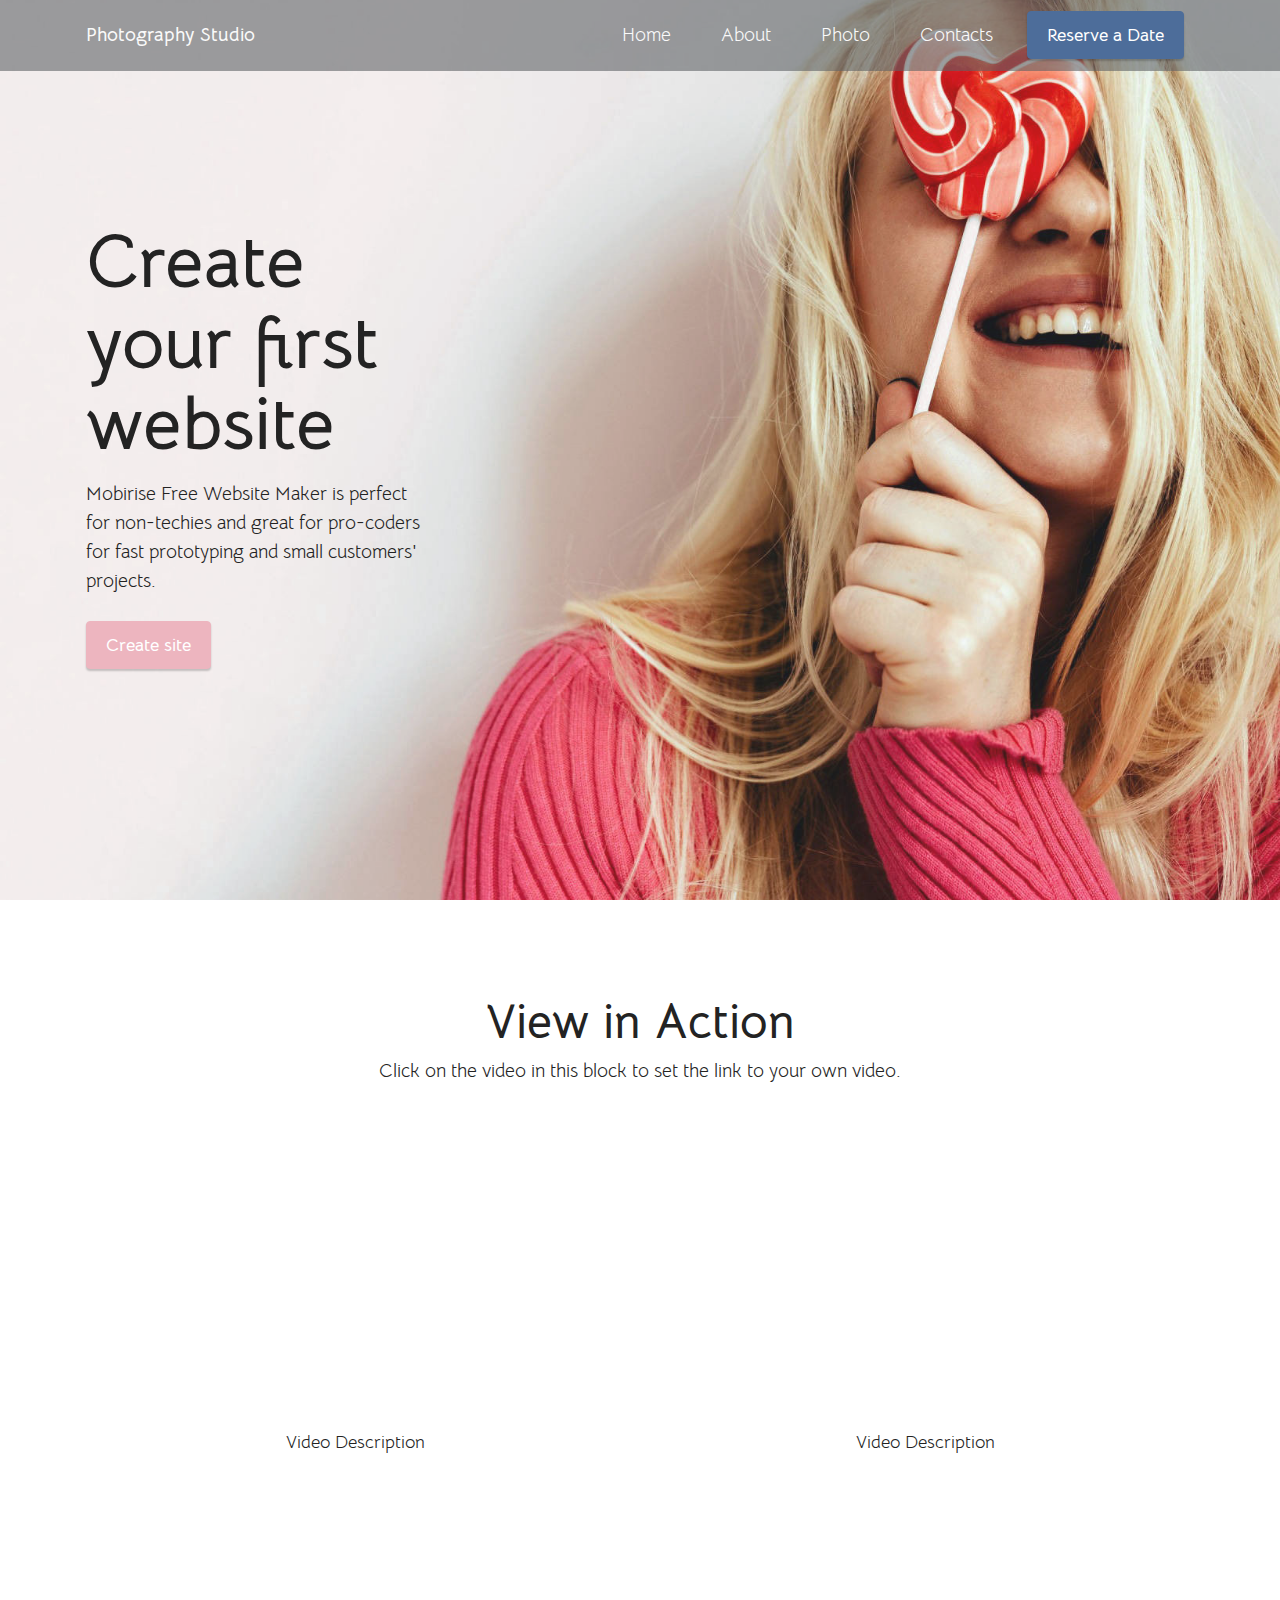
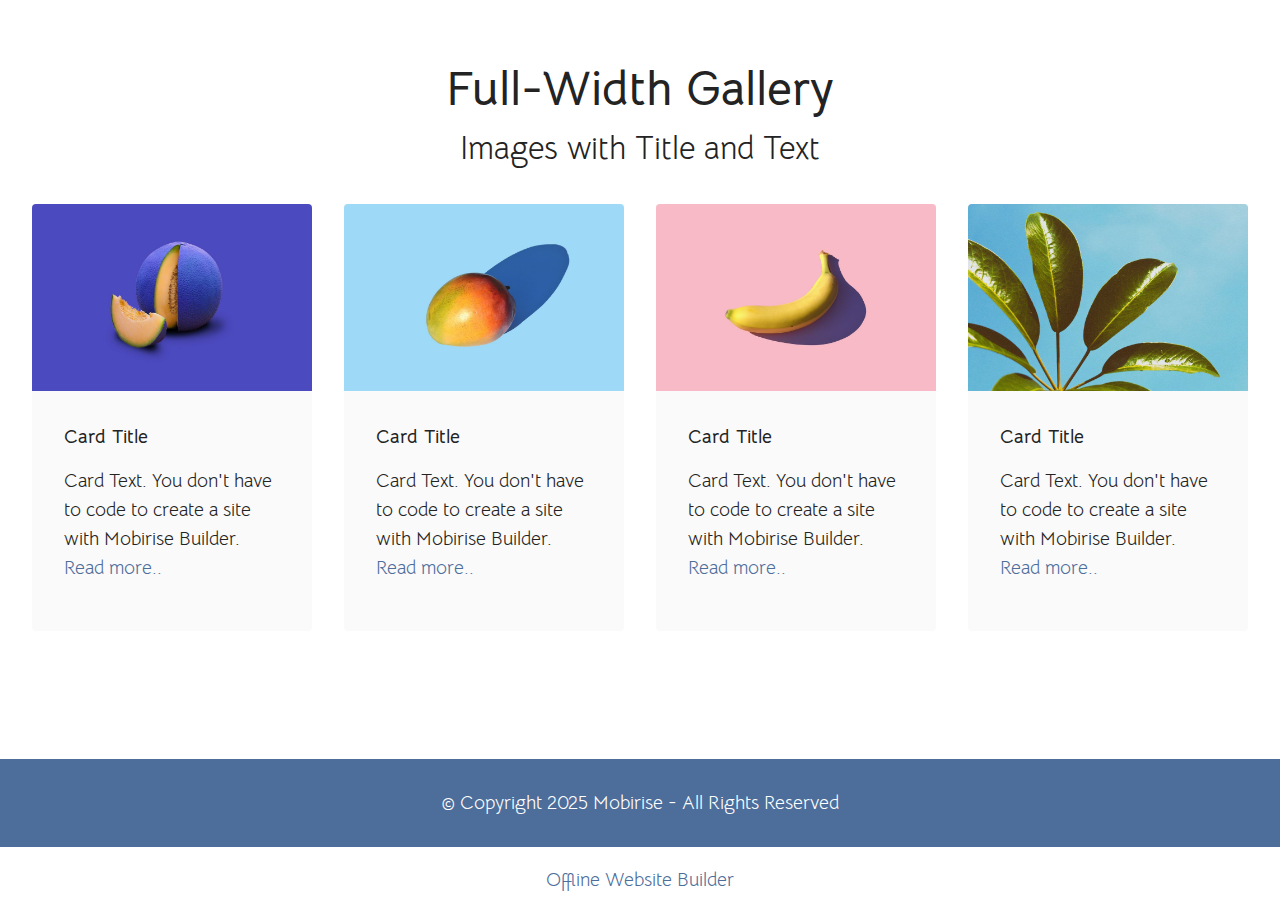
==== commit 8fea7bd1: "create github pages" ====
--- a/page1.html
+++ b/page1.html
@@ -19,7 +19,7 @@
   <link rel="stylesheet" href="assets/theme/css/style.css">
   <link rel="preload" href="https://fonts.googleapis.com/css?family=Bellota+Text:300,300i,400,400i,700,700i&display=swap" as="style" onload="this.onload=null;this.rel='stylesheet'">
   <noscript><link rel="stylesheet" href="https://fonts.googleapis.com/css?family=Bellota+Text:300,300i,400,400i,700,700i&display=swap"></noscript>
-  <link rel="preload" as="style" href="assets/mobirise/css/mbr-additional.css?v=CHbUK1"><link rel="stylesheet" href="assets/mobirise/css/mbr-additional.css?v=CHbUK1" type="text/css">
+  <link rel="preload" as="style" href="assets/mobirise/css/mbr-additional.css?v=8e2X9b"><link rel="stylesheet" href="assets/mobirise/css/mbr-additional.css?v=8e2X9b" type="text/css">
 
   
   
@@ -196,7 +196,7 @@
             </div>
         </div>
     </div>
-</section><section class="display-7" style="padding: 0;align-items: center;justify-content: center;flex-wrap: wrap;    align-content: center;display: flex;position: relative;height: 4rem;"><a href="https://mobiri.se/3090057" style="flex: 1 1;height: 4rem;position: absolute;width: 100%;z-index: 1;"><img alt="" style="height: 4rem;" src="[data-uri]"></a><p style="margin: 0;text-align: center;" class="display-7">&#8204;</p><a style="z-index:1" href="https://mobirise.com/builder/ai-website-maker.html">AI Website Maker</a></section><script src="assets/bootstrap/js/bootstrap.bundle.min.js"></script>  <script src="assets/smoothscroll/smooth-scroll.js"></script>  <script src="assets/ytplayer/index.js"></script>  <script src="assets/dropdown/js/navbar-dropdown.js"></script>  <script src="assets/playervimeo/vimeo_player.js"></script>  <script src="assets/theme/js/script.js"></script>  
+</section><section class="display-7" style="padding: 0;align-items: center;justify-content: center;flex-wrap: wrap;    align-content: center;display: flex;position: relative;height: 4rem;"><a href="https://mobiri.se/3090057" style="flex: 1 1;height: 4rem;position: absolute;width: 100%;z-index: 1;"><img alt="" style="height: 4rem;" src="[data-uri]"></a><p style="margin: 0;text-align: center;" class="display-7">&#8204;</p><a style="z-index:1" href="https://mobirise.com/offline-website-builder.html">Offline Website Builder</a></section><script src="assets/bootstrap/js/bootstrap.bundle.min.js"></script>  <script src="assets/smoothscroll/smooth-scroll.js"></script>  <script src="assets/ytplayer/index.js"></script>  <script src="assets/dropdown/js/navbar-dropdown.js"></script>  <script src="assets/playervimeo/vimeo_player.js"></script>  <script src="assets/theme/js/script.js"></script>  
   
   
 </body>
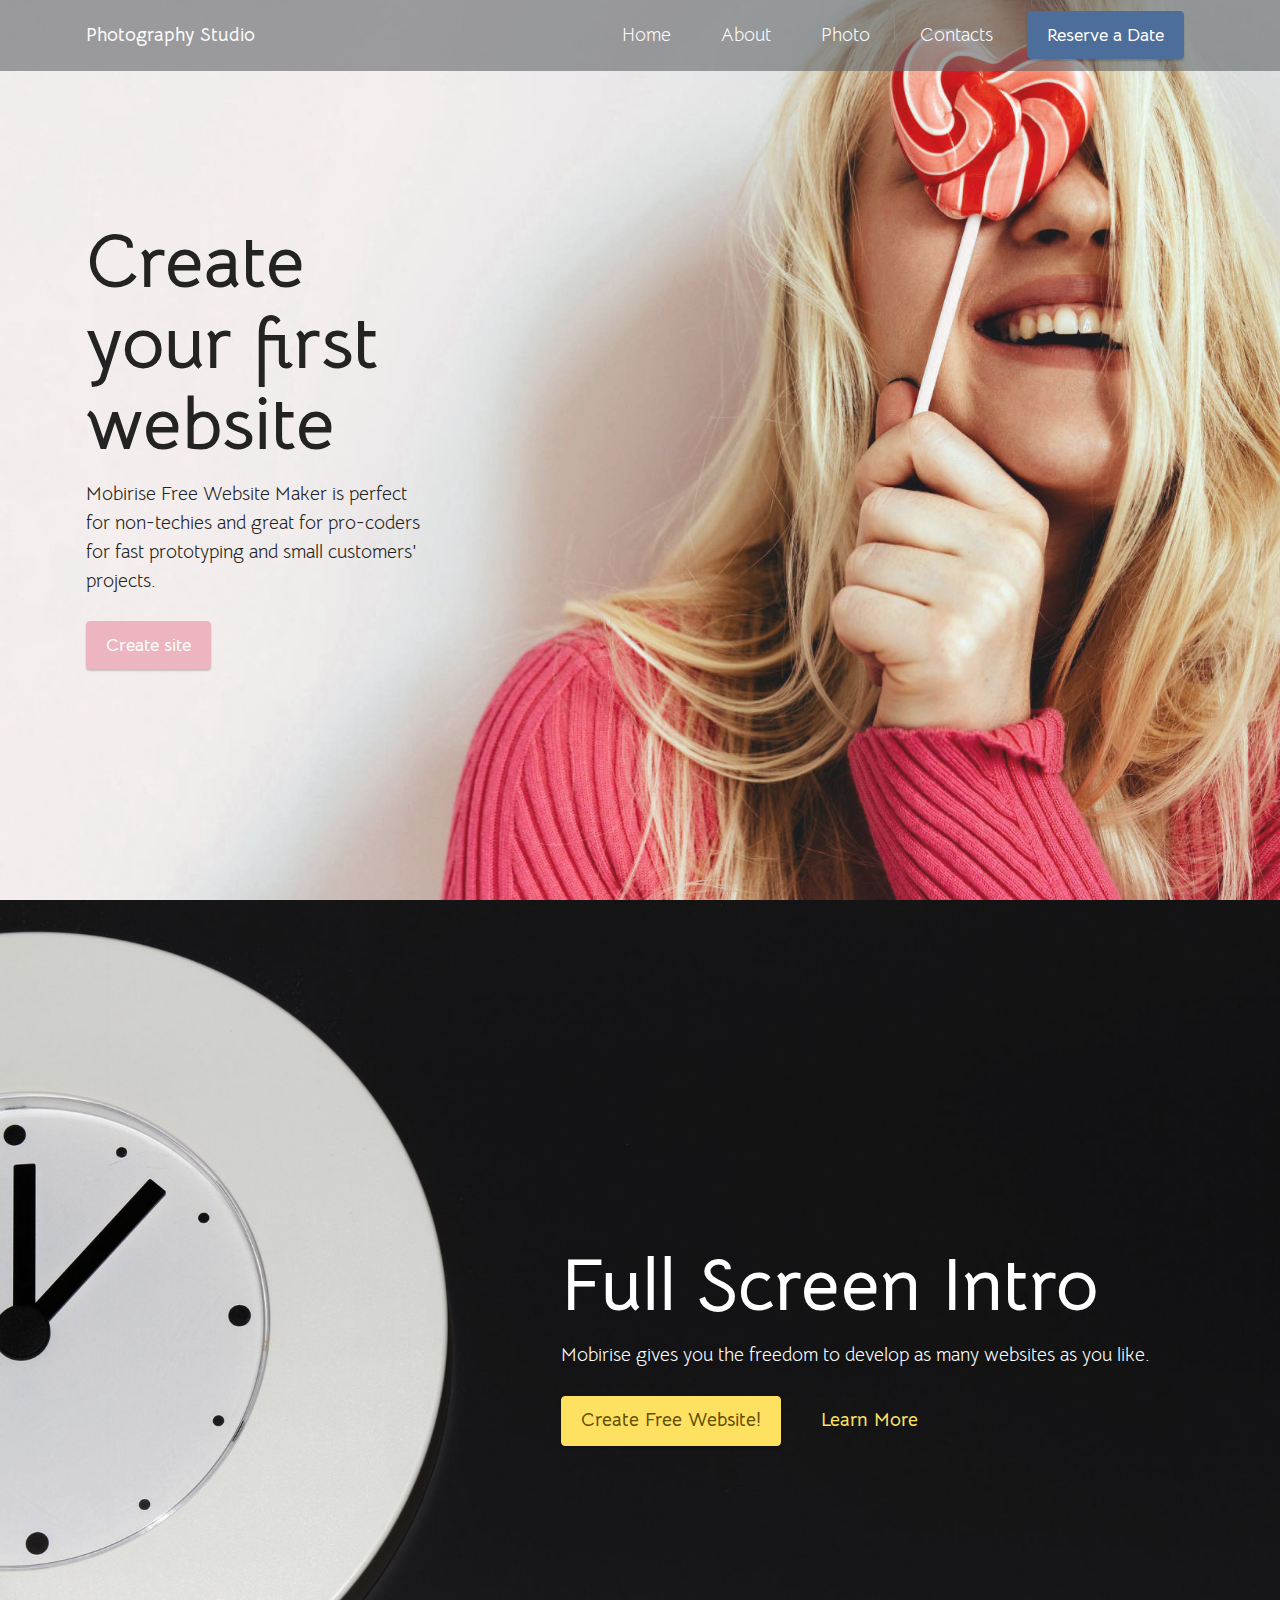
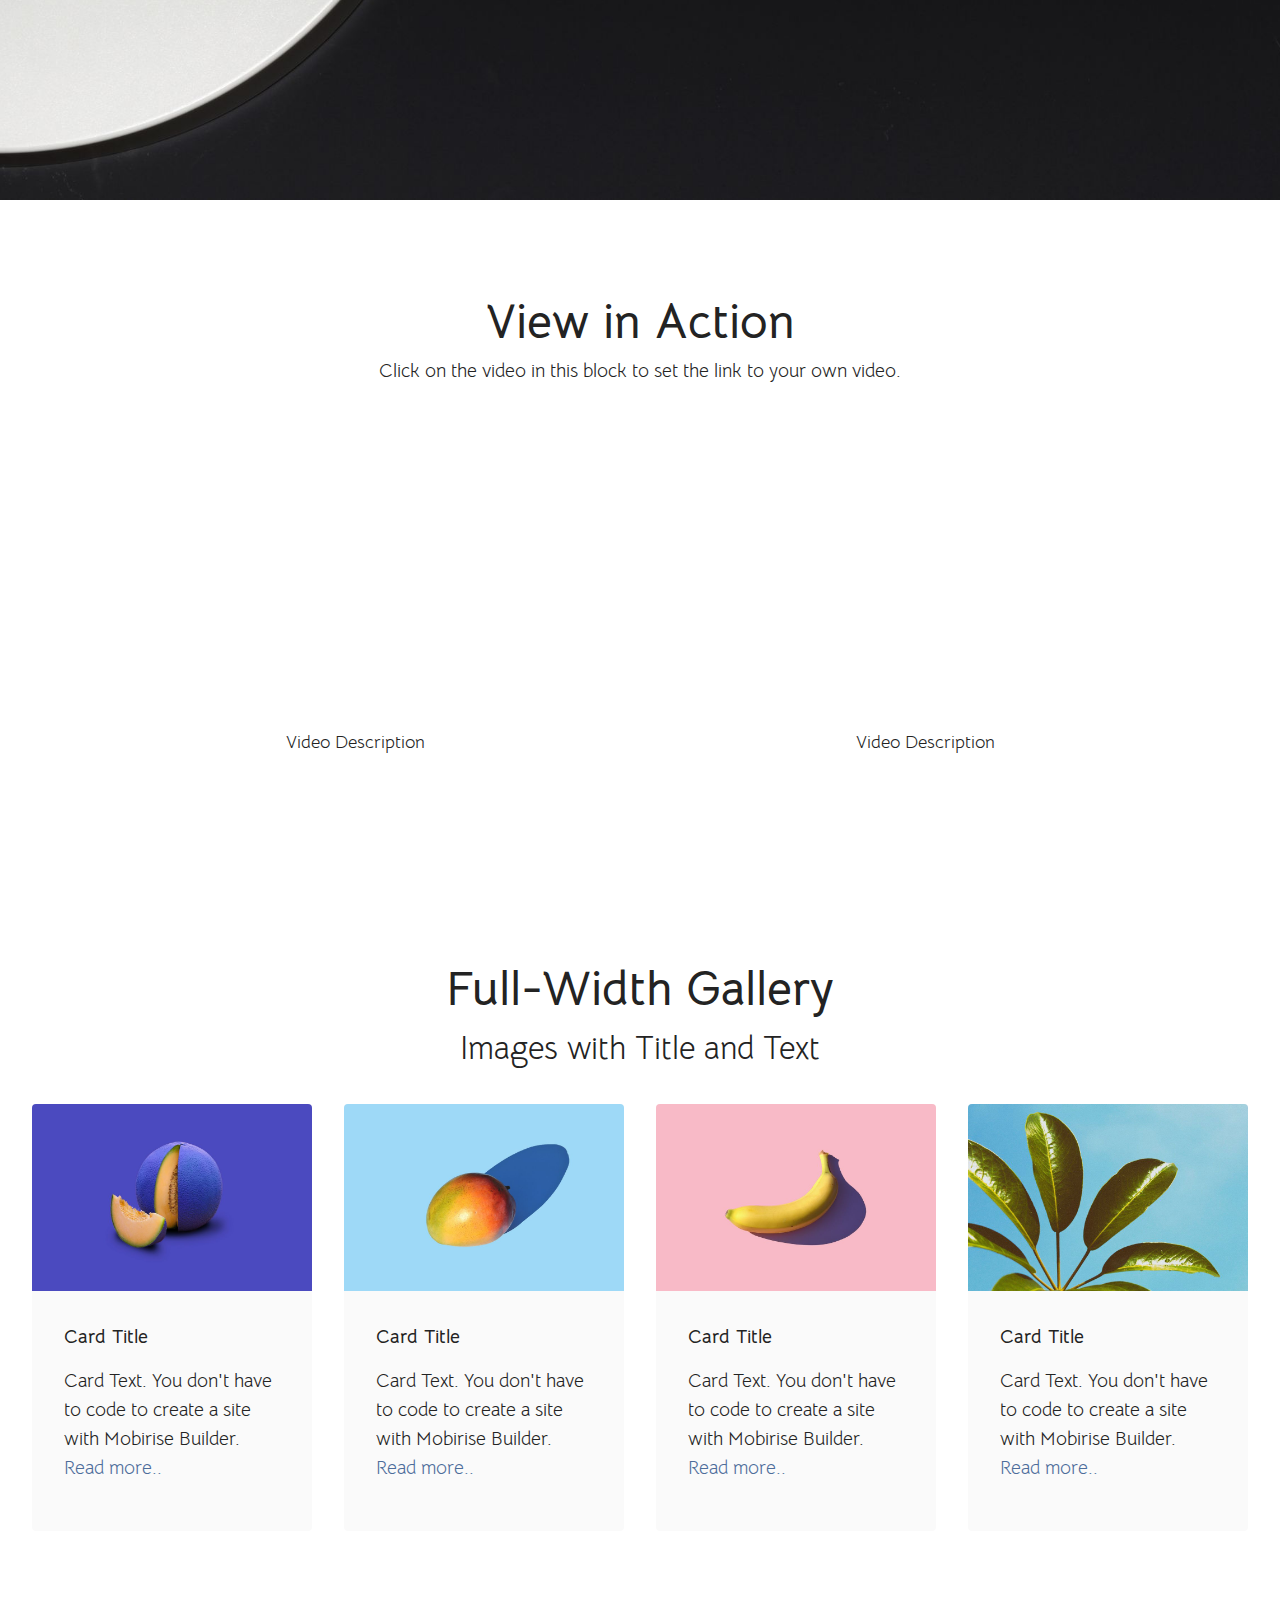
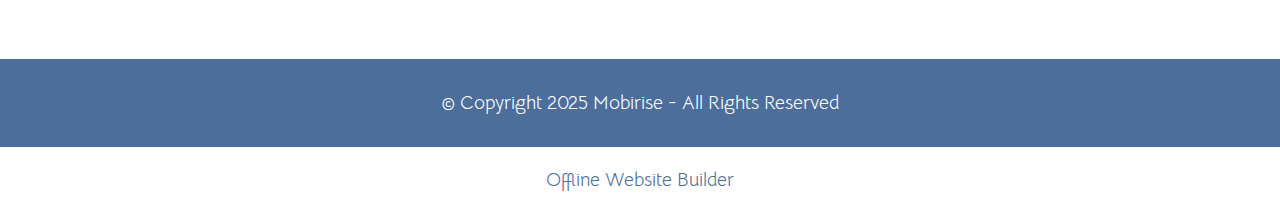
==== commit 6e71b851: "create github pages" ====
--- a/page1.html
+++ b/page1.html
@@ -19,7 +19,7 @@
   <link rel="stylesheet" href="assets/theme/css/style.css">
   <link rel="preload" href="https://fonts.googleapis.com/css?family=Bellota+Text:300,300i,400,400i,700,700i&display=swap" as="style" onload="this.onload=null;this.rel='stylesheet'">
   <noscript><link rel="stylesheet" href="https://fonts.googleapis.com/css?family=Bellota+Text:300,300i,400,400i,700,700i&display=swap"></noscript>
-  <link rel="preload" as="style" href="assets/mobirise/css/mbr-additional.css?v=8e2X9b"><link rel="stylesheet" href="assets/mobirise/css/mbr-additional.css?v=8e2X9b" type="text/css">
+  <link rel="preload" as="style" href="assets/mobirise/css/mbr-additional.css?v=VtSJEp"><link rel="stylesheet" href="assets/mobirise/css/mbr-additional.css?v=VtSJEp" type="text/css">
 
   
   
@@ -76,6 +76,27 @@
     </div>
 </section>
 
+<section data-bs-version="5.1" class="header5 cid-ujcCf7Bg8F mbr-fullscreen" id="header5-e">
+
+    
+
+    
+    
+
+    <div class="container">
+        <div class="row justify-content-end">
+            <div class="col-12 col-lg-7">
+                <h1 class="mbr-section-title mbr-fonts-style mbr-white mb-3 display-1"><strong>Full Screen Intro</strong></h1>
+                
+                <p class="mbr-text mbr-fonts-style mbr-white display-7">
+                    Mobirise gives you the freedom to develop as many websites as you like.</p>
+                <div class="mbr-section-btn mt-3"><a class="btn btn-warning display-7" href="https://mobiri.se">Create Free Website!</a>
+                    <a class="btn btn-warning-outline display-7" href="https://mobiri.se">Learn More</a></div>
+            </div>
+        </div>
+    </div>
+</section>
+
 <section data-bs-version="5.1" class="video3 cid-uja7E7eZW8" id="video3-d">
     
     
--- a/assets/mobirise/css/mbr-additional.css
+++ b/assets/mobirise/css/mbr-additional.css
@@ -2021,6 +2021,21 @@
   position: absolute;
   top: 0;
 }
+.cid-ujcCf7Bg8F {
+  background-image: url("../../../assets/images/background9.jpg");
+}
+.cid-ujcCf7Bg8F .mbr-fallback-image.disabled {
+  display: none;
+}
+.cid-ujcCf7Bg8F .mbr-fallback-image {
+  display: block;
+  background-size: cover;
+  background-position: center center;
+  width: 100%;
+  height: 100%;
+  position: absolute;
+  top: 0;
+}
 .cid-uja7E7eZW8 {
   padding-top: 6rem;
   padding-bottom: 6rem;
--- a/assets/mobirise/css/mbr-additional.css
+++ b/assets/mobirise/css/mbr-additional.css
@@ -2021,6 +2021,21 @@
   position: absolute;
   top: 0;
 }
+.cid-ujcCf7Bg8F {
+  background-image: url("../../../assets/images/background9.jpg");
+}
+.cid-ujcCf7Bg8F .mbr-fallback-image.disabled {
+  display: none;
+}
+.cid-ujcCf7Bg8F .mbr-fallback-image {
+  display: block;
+  background-size: cover;
+  background-position: center center;
+  width: 100%;
+  height: 100%;
+  position: absolute;
+  top: 0;
+}
 .cid-uja7E7eZW8 {
   padding-top: 6rem;
   padding-bottom: 6rem;
